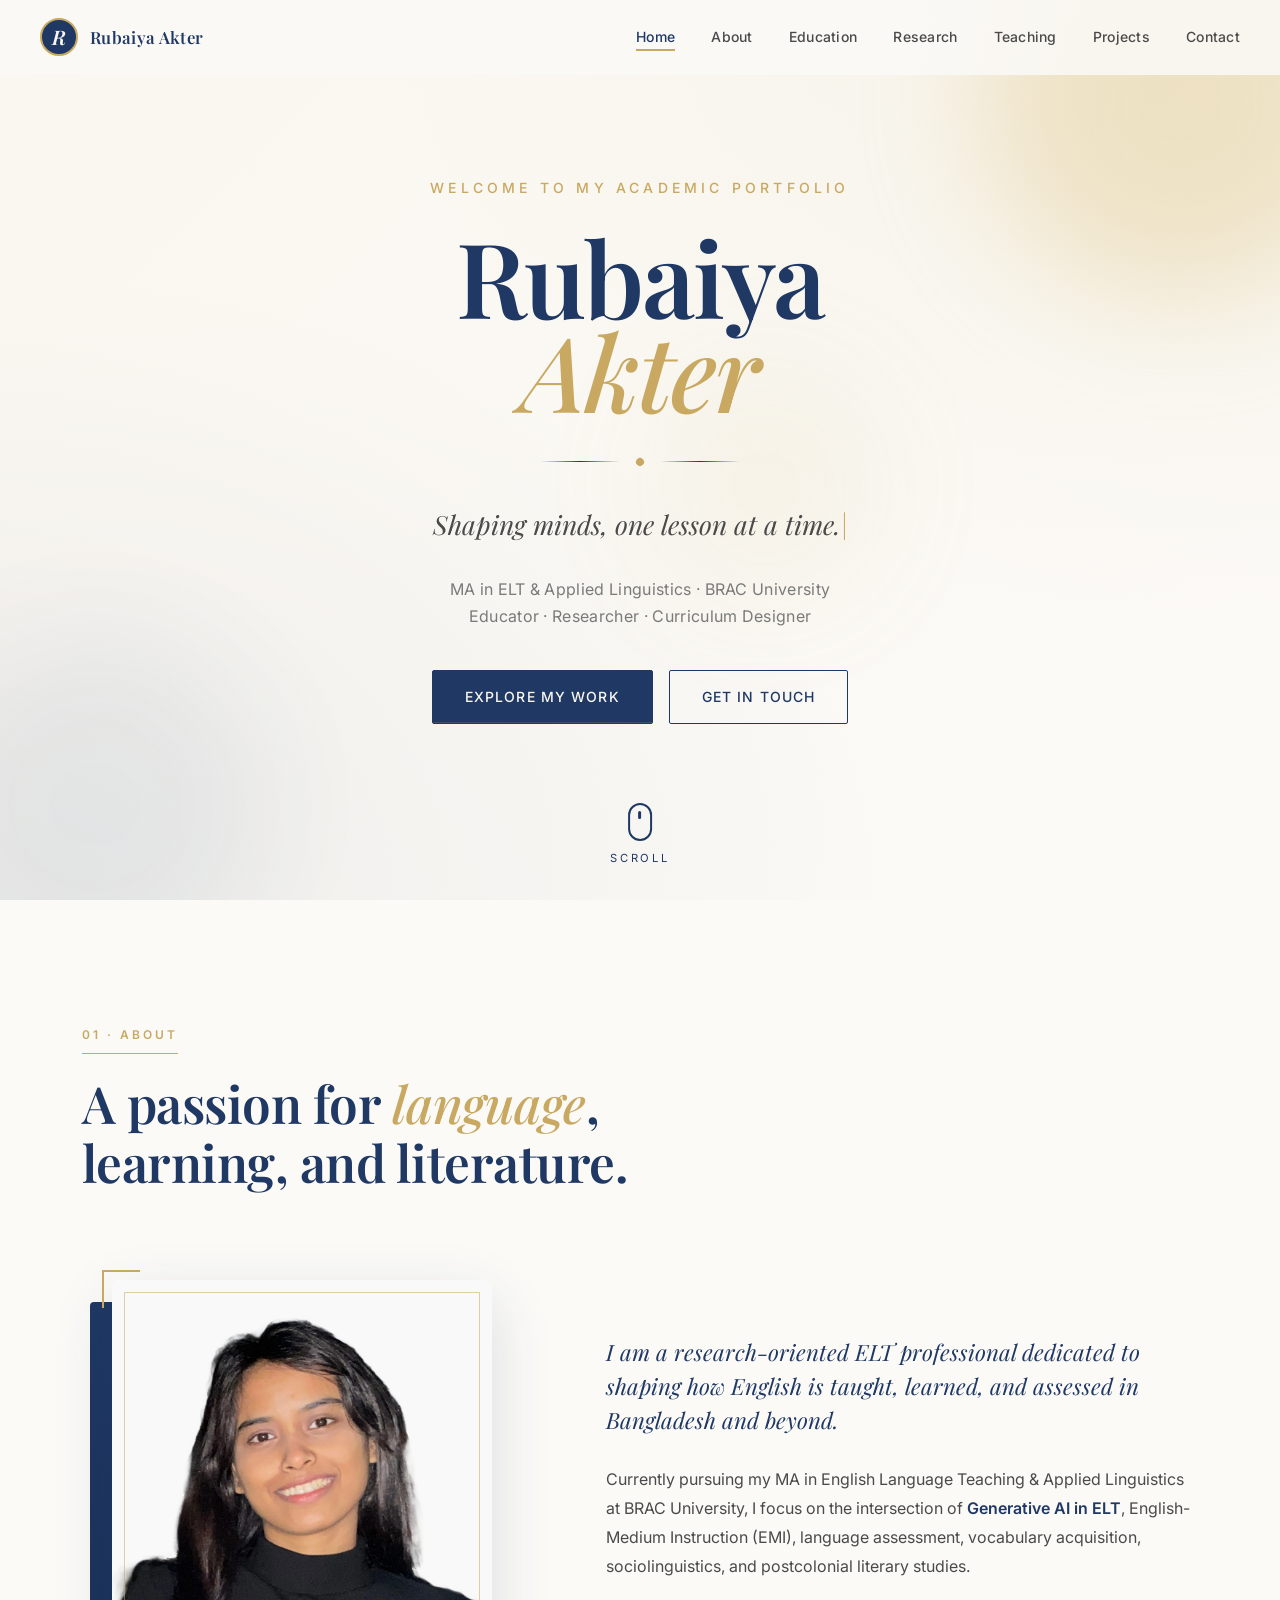
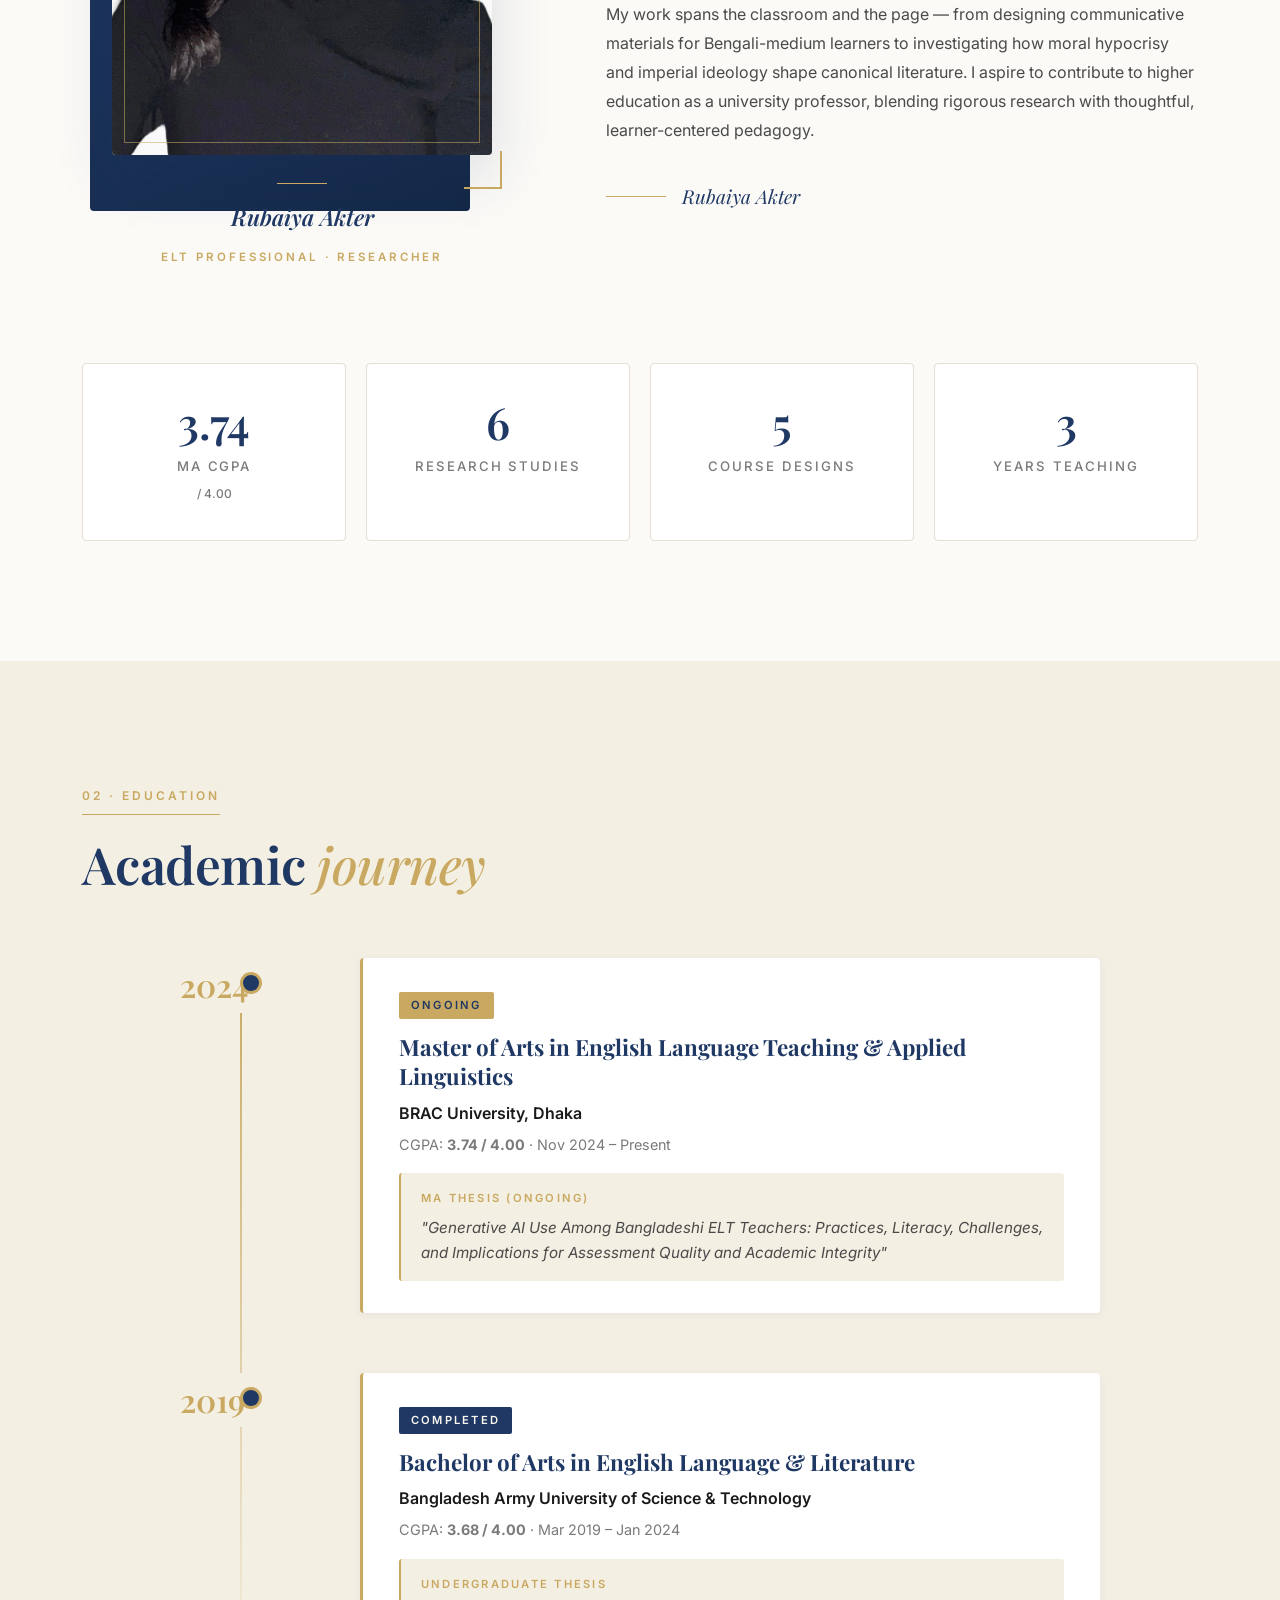
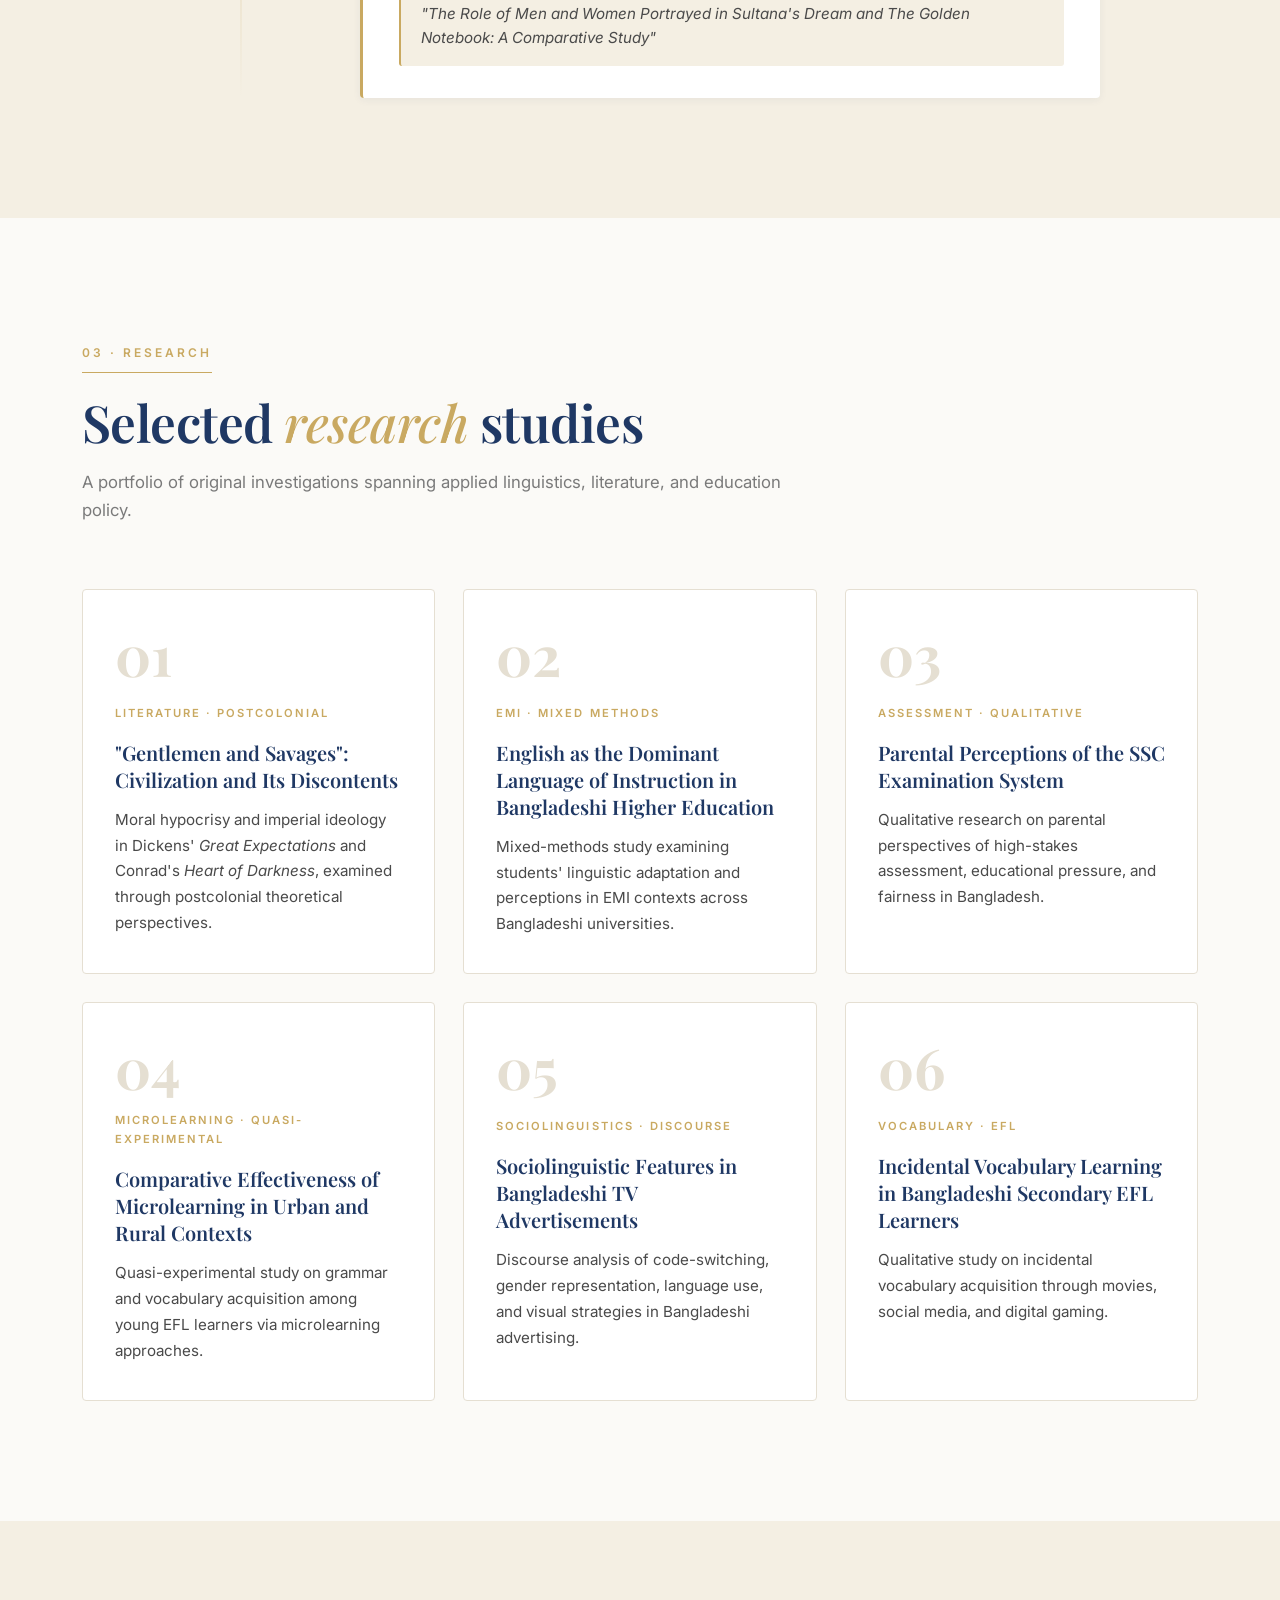
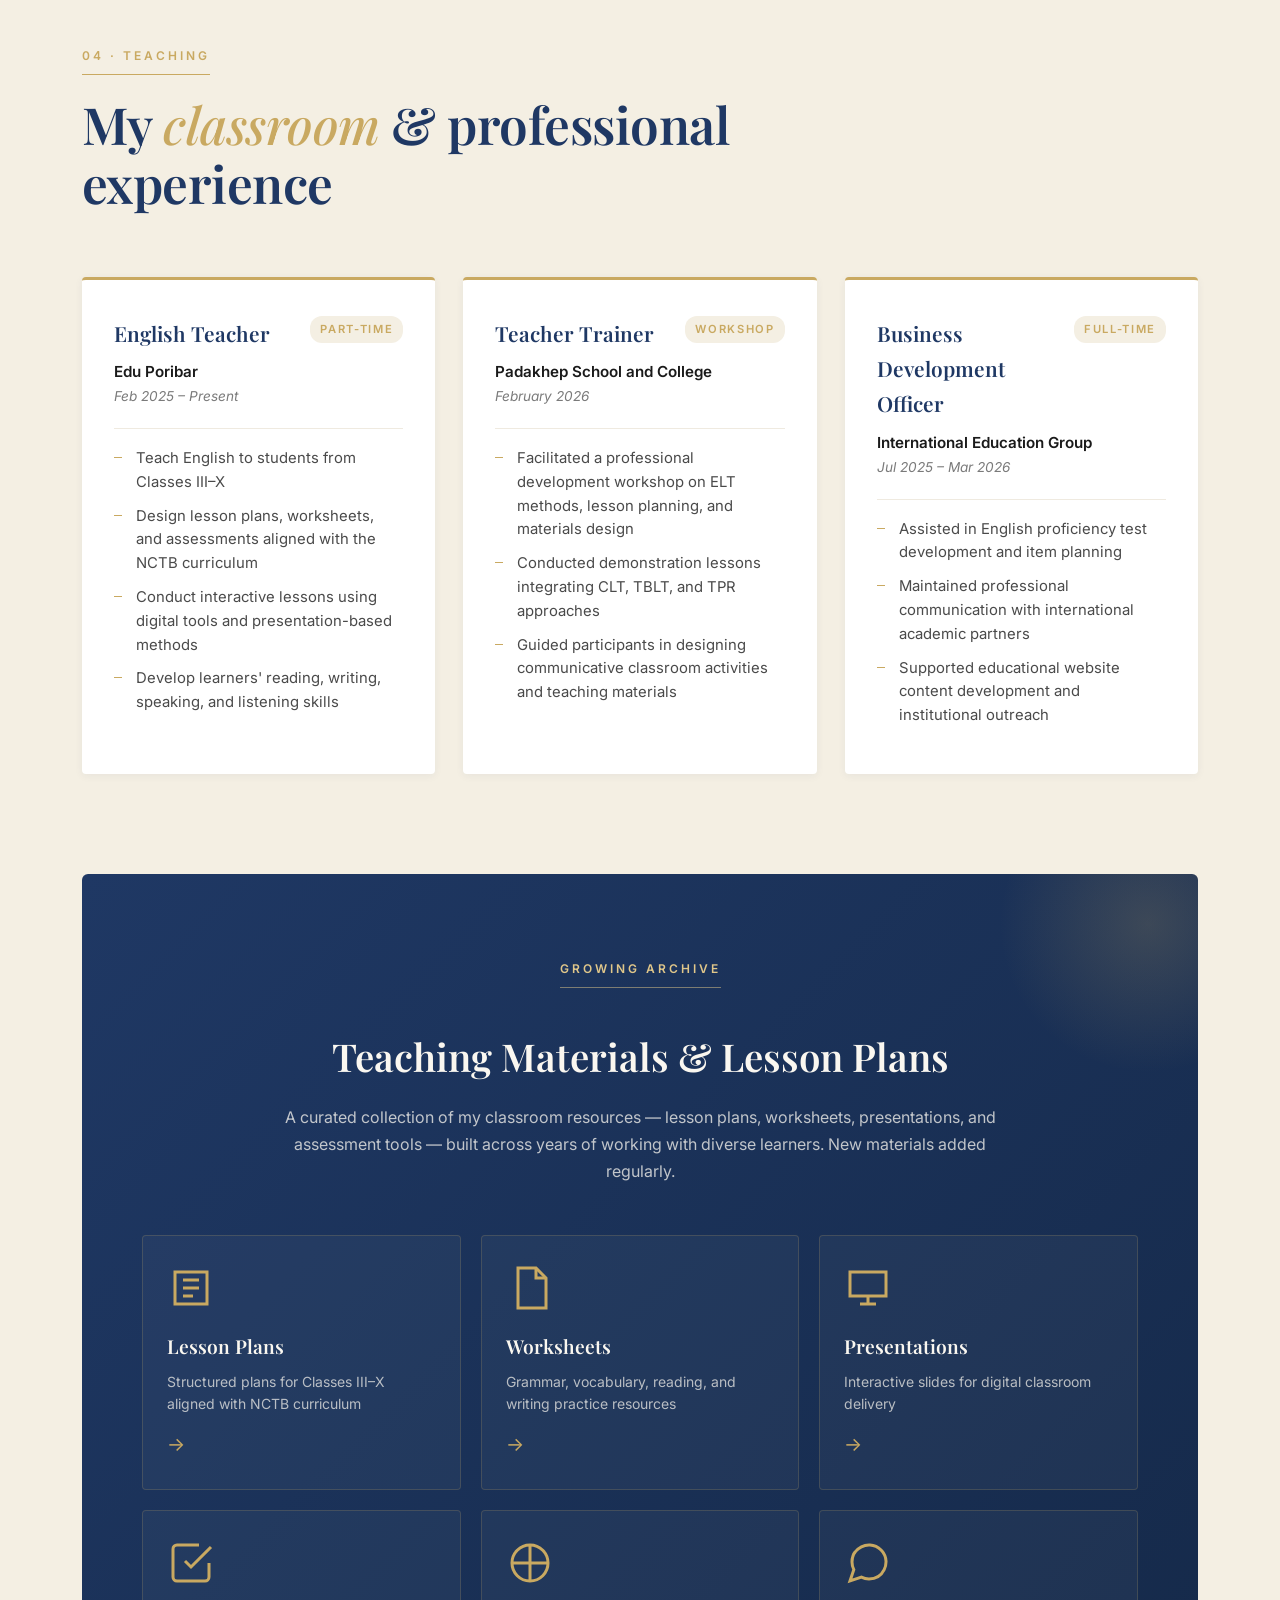
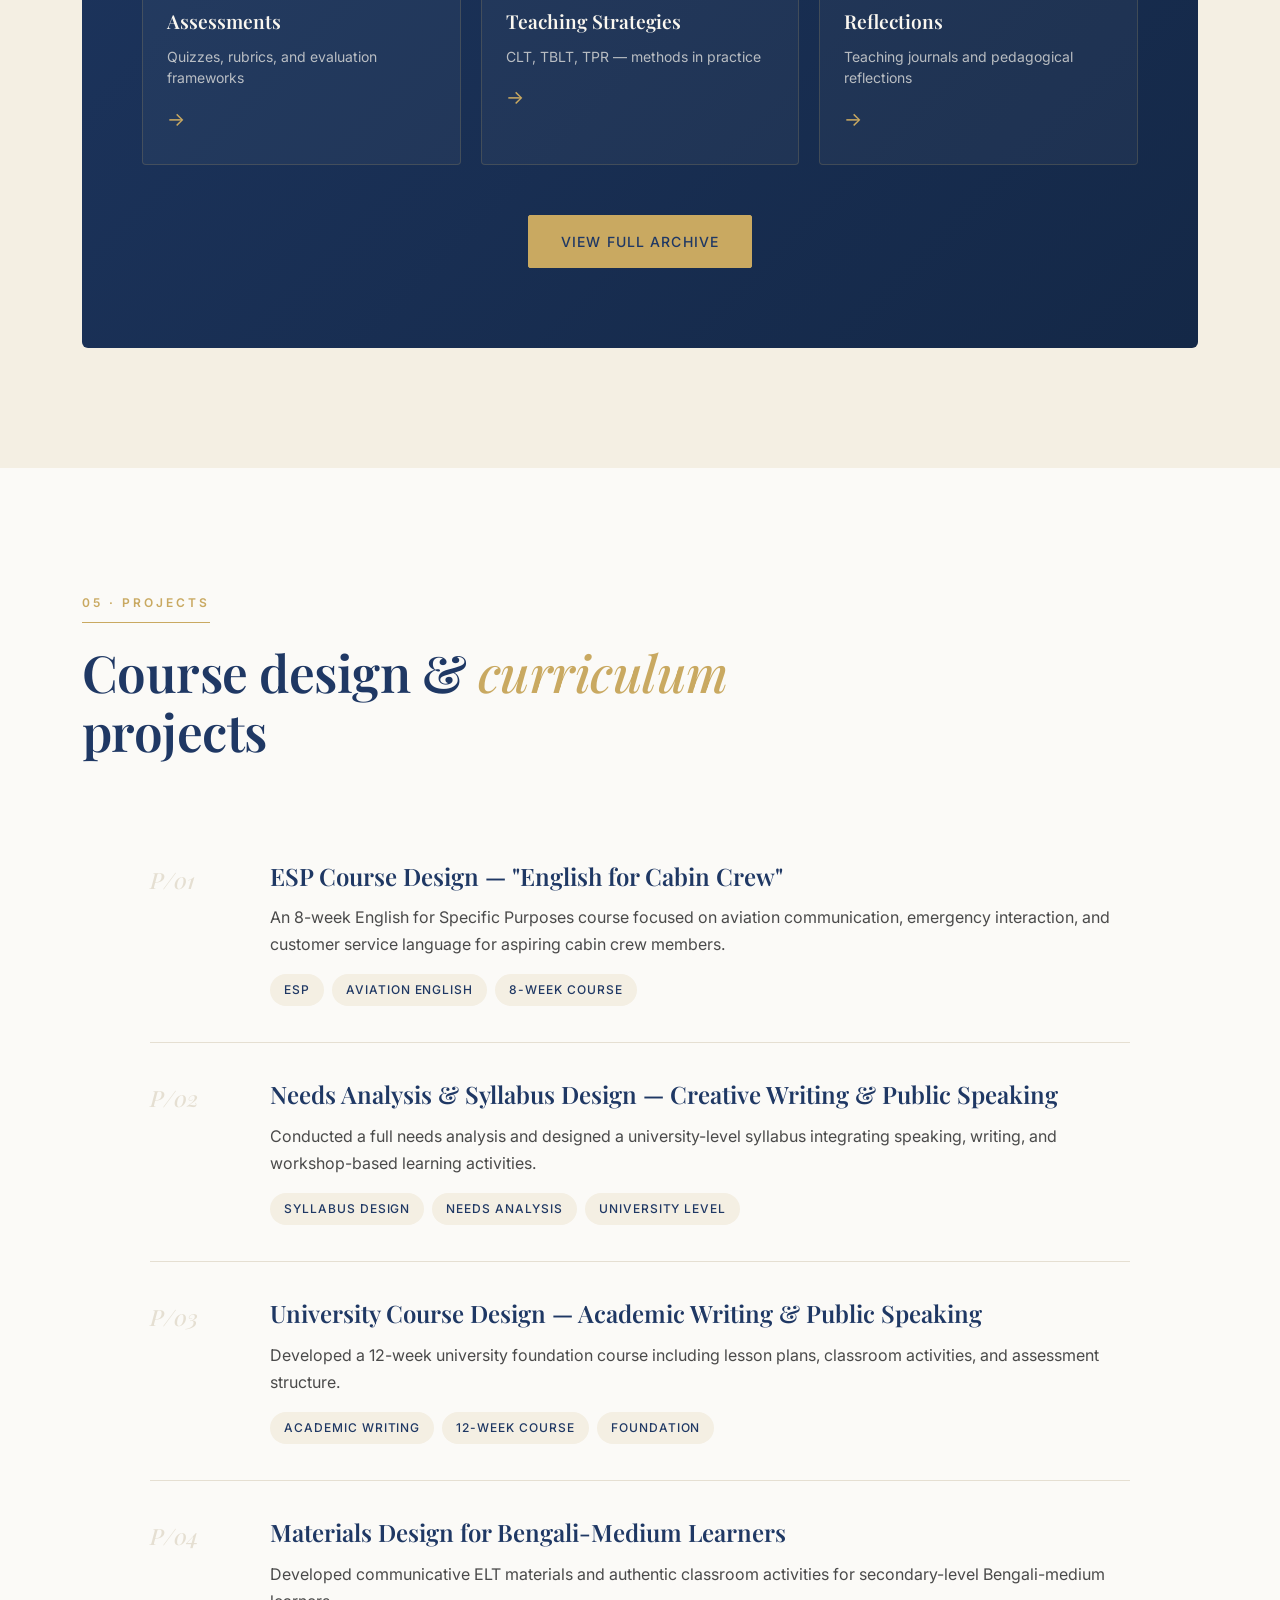
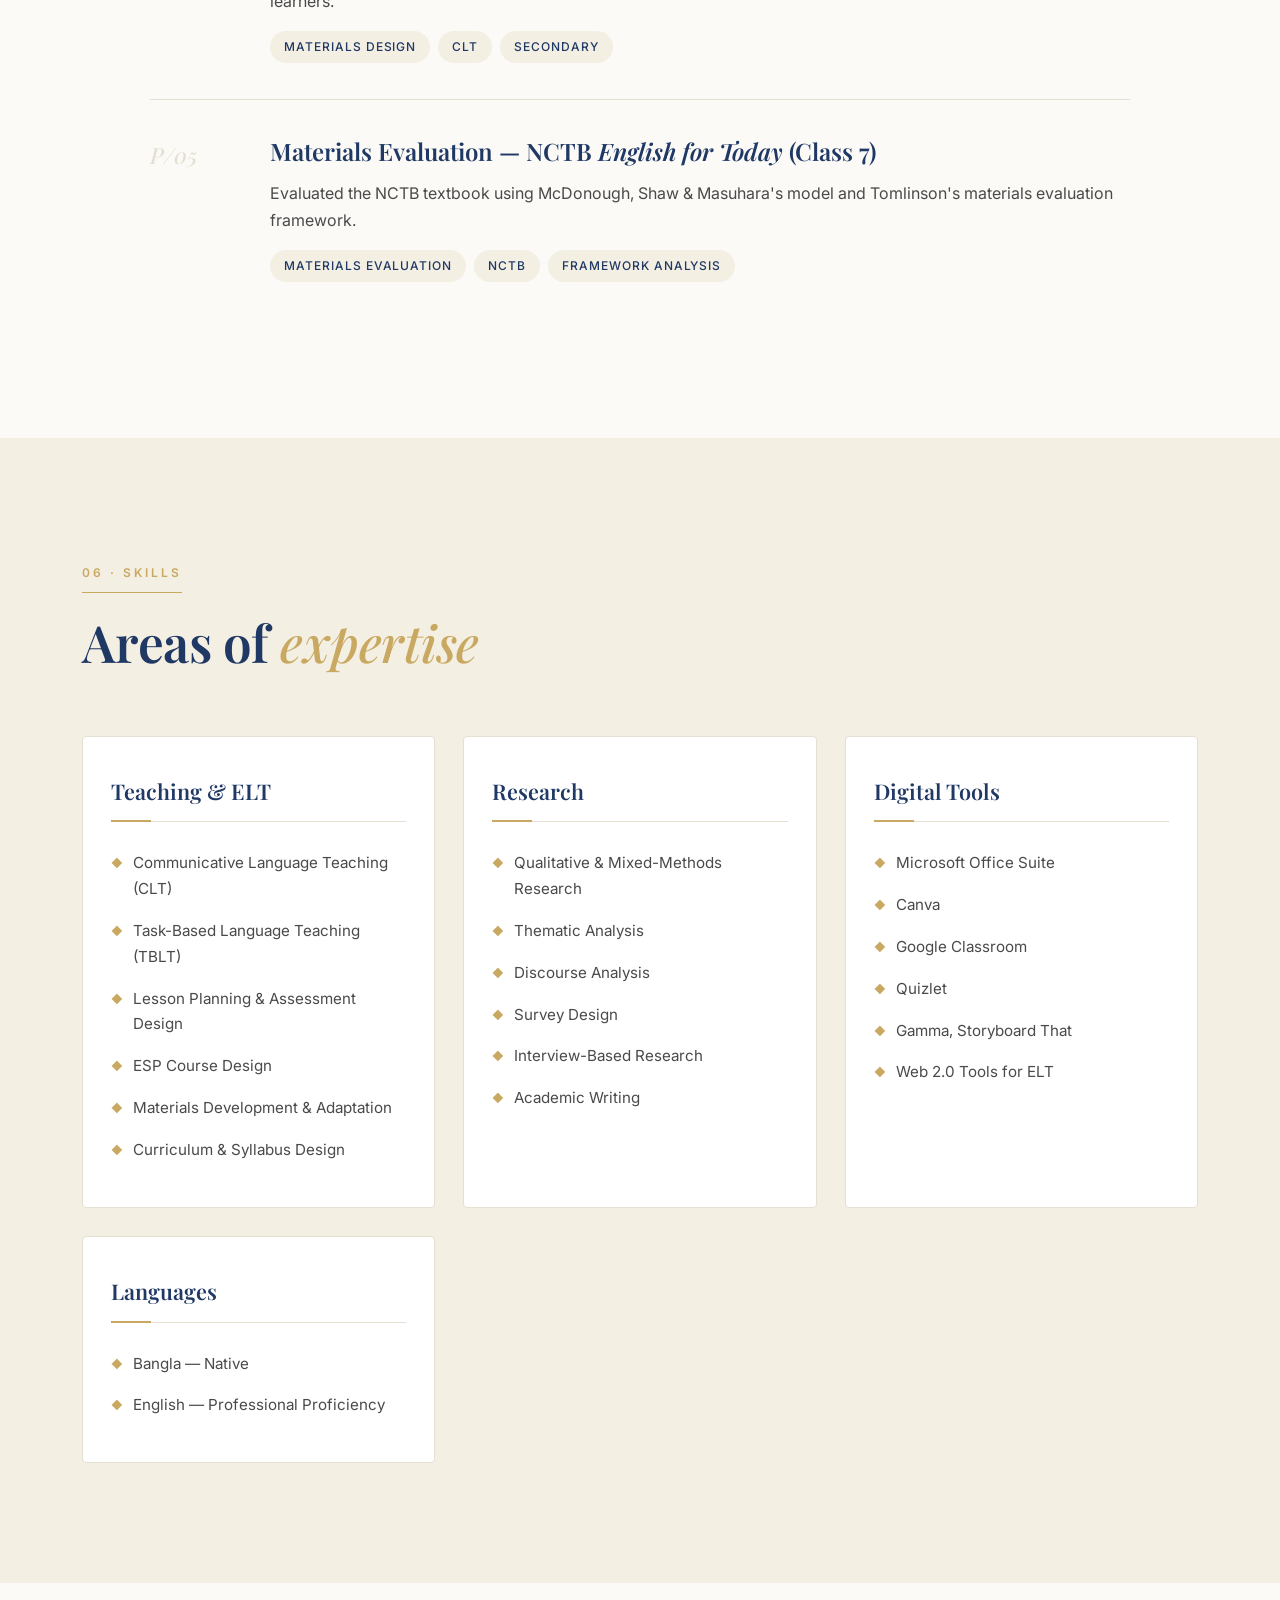
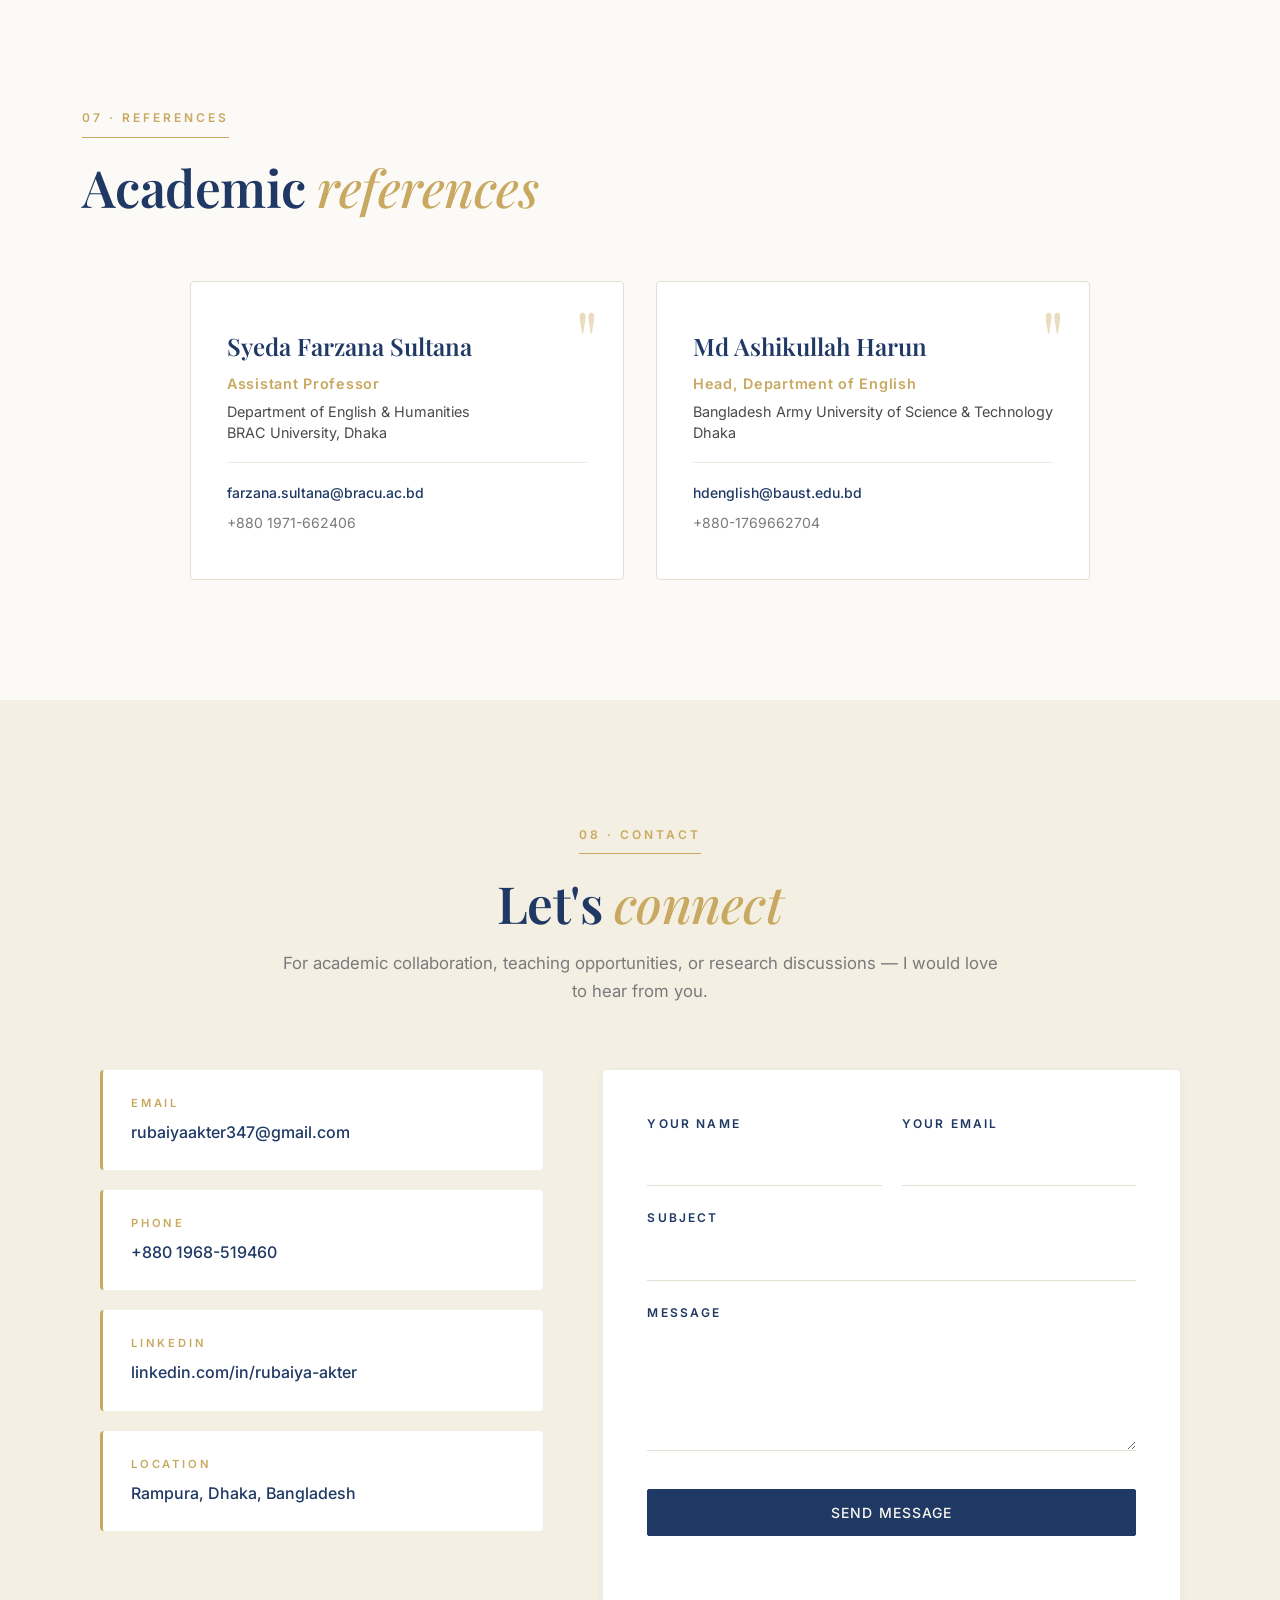
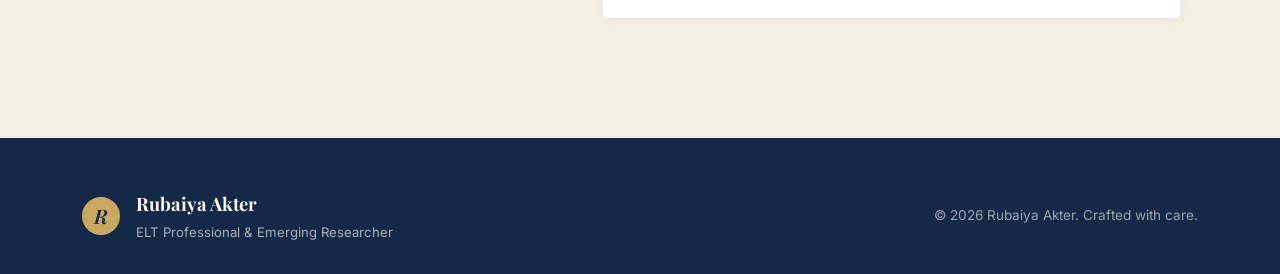
==== index.html @ 1d5a39e1 "Initial portfolio site" ====
<!DOCTYPE html>
<html lang="en">
<head>
  <meta charset="UTF-8" />
  <meta name="viewport" content="width=device-width, initial-scale=1.0" />
  <title>Rubaiya Akter | ELT Professional & Researcher</title>
  <meta name="description" content="Portfolio of Rubaiya Akter — English Language Teaching Professional, Researcher, and Aspiring Academic." />

  <link rel="preconnect" href="https://fonts.googleapis.com" />
  <link rel="preconnect" href="https://fonts.gstatic.com" crossorigin />
  <link href="https://fonts.googleapis.com/css2?family=Cormorant+Garamond:wght@400;500;600;700&family=Inter:wght@300;400;500;600;700&family=Playfair+Display:ital,wght@0,400;0,500;0,600;0,700;0,800;1,400;1,500&display=swap" rel="stylesheet" />
  <link rel="stylesheet" href="styles.css" />
</head>
<body>

  <!-- Scroll Progress Bar -->
  <div class="scroll-progress" id="scrollProgress"></div>

  <!-- Navigation -->
  <nav class="navbar" id="navbar">
    <div class="nav-container">
      <a href="#home" class="nav-logo">
        <span class="logo-mark">R</span>
        <span class="logo-text">Rubaiya Akter</span>
      </a>
      <ul class="nav-menu" id="navMenu">
        <li><a href="#home" class="nav-link active">Home</a></li>
        <li><a href="#about" class="nav-link">About</a></li>
        <li><a href="#education" class="nav-link">Education</a></li>
        <li><a href="#research" class="nav-link">Research</a></li>
        <li><a href="#teaching" class="nav-link">Teaching</a></li>
        <li><a href="#projects" class="nav-link">Projects</a></li>
        <li><a href="#contact" class="nav-link">Contact</a></li>
      </ul>
      <button class="nav-toggle" id="navToggle" aria-label="Menu">
        <span></span>
        <span></span>
        <span></span>
      </button>
    </div>
  </nav>

  <!-- Hero Section -->
  <section class="hero" id="home">
    <div class="hero-bg">
      <div class="floating-shape shape-1"></div>
      <div class="floating-shape shape-2"></div>
      <div class="floating-shape shape-3"></div>
    </div>
    <div class="hero-container">
      <div class="hero-content">
        <p class="hero-greeting fade-up">Welcome to my academic portfolio</p>
        <h1 class="hero-name fade-up delay-1">
          <span class="name-line">Rubaiya</span>
          <span class="name-line italic">Akter</span>
        </h1>
        <div class="hero-divider fade-up delay-2">
          <span class="divider-line"></span>
          <span class="divider-dot"></span>
          <span class="divider-line"></span>
        </div>
        <p class="hero-tagline fade-up delay-3">
          <span id="typedText"></span><span class="cursor">|</span>
        </p>
        <p class="hero-subtitle fade-up delay-4">
          MA in ELT & Applied Linguistics · BRAC University<br/>
          Educator · Researcher · Curriculum Designer
        </p>
        <div class="hero-cta fade-up delay-5">
          <a href="#about" class="btn btn-primary">Explore My Work</a>
          <a href="#contact" class="btn btn-ghost">Get in Touch</a>
        </div>
      </div>
    </div>
    <a href="#about" class="scroll-indicator" aria-label="Scroll down">
      <span class="mouse">
        <span class="wheel"></span>
      </span>
      <span class="scroll-text">Scroll</span>
    </a>
  </section>

  <!-- About Section -->
  <section class="section about" id="about">
    <div class="container">
      <div class="section-header reveal">
        <span class="section-tag">01 · About</span>
        <h2 class="section-title">A passion for <em>language</em>, learning, and literature.</h2>
      </div>

      <div class="about-grid">
        <div class="about-portrait reveal">
          <div class="portrait-wrap">
            <div class="portrait-backdrop"></div>
            <div class="portrait-corner-tl"></div>
            <div class="portrait-corner-br"></div>
            <div class="portrait-frame">
              <img src="rubaiya.jpeg" alt="Rubaiya Akter" class="portrait-img" />
              <div class="portrait-inner-border"></div>
            </div>
            <div class="portrait-caption">
              <span class="caption-line"></span>
              <em>Rubaiya Akter</em>
              <span class="caption-role">ELT Professional · Researcher</span>
            </div>
          </div>
        </div>

        <div class="about-text reveal">
          <p class="lead">
            I am a research-oriented ELT professional dedicated to shaping how English is taught, learned, and assessed in Bangladesh and beyond.
          </p>
          <p>
            Currently pursuing my MA in English Language Teaching & Applied Linguistics at BRAC University, I focus on the intersection of <strong>Generative AI in ELT</strong>, English-Medium Instruction (EMI), language assessment, vocabulary acquisition, sociolinguistics, and postcolonial literary studies.
          </p>
          <p>
            My work spans the classroom and the page — from designing communicative materials for Bengali-medium learners to investigating how moral hypocrisy and imperial ideology shape canonical literature. I aspire to contribute to higher education as a university professor, blending rigorous research with thoughtful, learner-centered pedagogy.
          </p>
          <div class="about-signature">
            <span class="sig-line"></span>
            <em>Rubaiya Akter</em>
          </div>
        </div>
      </div>

      <div class="about-stats reveal">
        <div class="stat-card">
          <span class="stat-number" data-target="3.74" data-decimal="true">0</span>
          <span class="stat-label">MA CGPA <small>/ 4.00</small></span>
        </div>
        <div class="stat-card">
          <span class="stat-number" data-target="6">0</span>
          <span class="stat-label">Research Studies</span>
        </div>
        <div class="stat-card">
          <span class="stat-number" data-target="5">0</span>
          <span class="stat-label">Course Designs</span>
        </div>
        <div class="stat-card">
          <span class="stat-number" data-target="3">0</span>
          <span class="stat-label">Years Teaching</span>
        </div>
      </div>
    </div>
  </section>

  <!-- Education Section -->
  <section class="section education" id="education">
    <div class="container">
      <div class="section-header reveal">
        <span class="section-tag">02 · Education</span>
        <h2 class="section-title">Academic <em>journey</em></h2>
      </div>

      <div class="timeline">
        <div class="timeline-item reveal">
          <div class="timeline-marker">
            <span class="marker-year">2024</span>
          </div>
          <div class="timeline-content">
            <span class="timeline-status">Ongoing</span>
            <h3>Master of Arts in English Language Teaching & Applied Linguistics</h3>
            <p class="timeline-institution">BRAC University, Dhaka</p>
            <p class="timeline-meta">CGPA: <strong>3.74 / 4.00</strong> · Nov 2024 – Present</p>
            <div class="thesis-box">
              <span class="thesis-label">MA Thesis (Ongoing)</span>
              <p><em>"Generative AI Use Among Bangladeshi ELT Teachers: Practices, Literacy, Challenges, and Implications for Assessment Quality and Academic Integrity"</em></p>
            </div>
          </div>
        </div>

        <div class="timeline-item reveal">
          <div class="timeline-marker">
            <span class="marker-year">2019</span>
          </div>
          <div class="timeline-content">
            <span class="timeline-status completed">Completed</span>
            <h3>Bachelor of Arts in English Language & Literature</h3>
            <p class="timeline-institution">Bangladesh Army University of Science & Technology</p>
            <p class="timeline-meta">CGPA: <strong>3.68 / 4.00</strong> · Mar 2019 – Jan 2024</p>
            <div class="thesis-box">
              <span class="thesis-label">Undergraduate Thesis</span>
              <p><em>"The Role of Men and Women Portrayed in Sultana's Dream and The Golden Notebook: A Comparative Study"</em></p>
            </div>
          </div>
        </div>
      </div>
    </div>
  </section>

  <!-- Research Section -->
  <section class="section research" id="research">
    <div class="container">
      <div class="section-header reveal">
        <span class="section-tag">03 · Research</span>
        <h2 class="section-title">Selected <em>research</em> studies</h2>
        <p class="section-subtitle">A portfolio of original investigations spanning applied linguistics, literature, and education policy.</p>
      </div>

      <div class="research-grid">
        <article class="research-card reveal">
          <div class="research-number">01</div>
          <div class="research-tag">Literature · Postcolonial</div>
          <h3>"Gentlemen and Savages": Civilization and Its Discontents</h3>
          <p>Moral hypocrisy and imperial ideology in Dickens' <em>Great Expectations</em> and Conrad's <em>Heart of Darkness</em>, examined through postcolonial theoretical perspectives.</p>
        </article>

        <article class="research-card reveal">
          <div class="research-number">02</div>
          <div class="research-tag">EMI · Mixed Methods</div>
          <h3>English as the Dominant Language of Instruction in Bangladeshi Higher Education</h3>
          <p>Mixed-methods study examining students' linguistic adaptation and perceptions in EMI contexts across Bangladeshi universities.</p>
        </article>

        <article class="research-card reveal">
          <div class="research-number">03</div>
          <div class="research-tag">Assessment · Qualitative</div>
          <h3>Parental Perceptions of the SSC Examination System</h3>
          <p>Qualitative research on parental perspectives of high-stakes assessment, educational pressure, and fairness in Bangladesh.</p>
        </article>

        <article class="research-card reveal">
          <div class="research-number">04</div>
          <div class="research-tag">Microlearning · Quasi-Experimental</div>
          <h3>Comparative Effectiveness of Microlearning in Urban and Rural Contexts</h3>
          <p>Quasi-experimental study on grammar and vocabulary acquisition among young EFL learners via microlearning approaches.</p>
        </article>

        <article class="research-card reveal">
          <div class="research-number">05</div>
          <div class="research-tag">Sociolinguistics · Discourse</div>
          <h3>Sociolinguistic Features in Bangladeshi TV Advertisements</h3>
          <p>Discourse analysis of code-switching, gender representation, language use, and visual strategies in Bangladeshi advertising.</p>
        </article>

        <article class="research-card reveal">
          <div class="research-number">06</div>
          <div class="research-tag">Vocabulary · EFL</div>
          <h3>Incidental Vocabulary Learning in Bangladeshi Secondary EFL Learners</h3>
          <p>Qualitative study on incidental vocabulary acquisition through movies, social media, and digital gaming.</p>
        </article>
      </div>
    </div>
  </section>

  <!-- Teaching Section -->
  <section class="section teaching" id="teaching">
    <div class="container">
      <div class="section-header reveal">
        <span class="section-tag">04 · Teaching</span>
        <h2 class="section-title">My <em>classroom</em> & professional experience</h2>
      </div>

      <div class="teaching-grid">
        <div class="experience-card reveal">
          <div class="exp-header">
            <span class="exp-role">English Teacher</span>
            <span class="exp-type">Part-Time</span>
          </div>
          <p class="exp-org">Edu Poribar</p>
          <p class="exp-date">Feb 2025 – Present</p>
          <ul class="exp-list">
            <li>Teach English to students from Classes III–X</li>
            <li>Design lesson plans, worksheets, and assessments aligned with the NCTB curriculum</li>
            <li>Conduct interactive lessons using digital tools and presentation-based methods</li>
            <li>Develop learners' reading, writing, speaking, and listening skills</li>
          </ul>
        </div>

        <div class="experience-card reveal">
          <div class="exp-header">
            <span class="exp-role">Teacher Trainer</span>
            <span class="exp-type">Workshop</span>
          </div>
          <p class="exp-org">Padakhep School and College</p>
          <p class="exp-date">February 2026</p>
          <ul class="exp-list">
            <li>Facilitated a professional development workshop on ELT methods, lesson planning, and materials design</li>
            <li>Conducted demonstration lessons integrating CLT, TBLT, and TPR approaches</li>
            <li>Guided participants in designing communicative classroom activities and teaching materials</li>
          </ul>
        </div>

        <div class="experience-card reveal">
          <div class="exp-header">
            <span class="exp-role">Business Development Officer</span>
            <span class="exp-type">Full-Time</span>
          </div>
          <p class="exp-org">International Education Group</p>
          <p class="exp-date">Jul 2025 – Mar 2026</p>
          <ul class="exp-list">
            <li>Assisted in English proficiency test development and item planning</li>
            <li>Maintained professional communication with international academic partners</li>
            <li>Supported educational website content development and institutional outreach</li>
          </ul>
        </div>
      </div>

      <!-- Teaching Materials Showcase -->
      <div class="materials-showcase reveal">
        <div class="materials-intro">
          <span class="section-tag light">Growing Archive</span>
          <h3>Teaching Materials & Lesson Plans</h3>
          <p>A curated collection of my classroom resources — lesson plans, worksheets, presentations, and assessment tools — built across years of working with diverse learners. New materials added regularly.</p>
        </div>
        <div class="materials-grid">
          <a href="teaching-materials.html#lesson-plans" class="material-tile">
            <div class="tile-icon">
              <svg viewBox="0 0 24 24" fill="none" stroke="currentColor" stroke-width="1.5"><path d="M4 4h16v16H4z"/><path d="M8 8h8M8 12h8M8 16h5"/></svg>
            </div>
            <h4>Lesson Plans</h4>
            <p>Structured plans for Classes III–X aligned with NCTB curriculum</p>
            <span class="tile-arrow">→</span>
          </a>
          <a href="teaching-materials.html#worksheets" class="material-tile">
            <div class="tile-icon">
              <svg viewBox="0 0 24 24" fill="none" stroke="currentColor" stroke-width="1.5"><path d="M6 2h9l5 5v15H6z"/><path d="M15 2v5h5"/></svg>
            </div>
            <h4>Worksheets</h4>
            <p>Grammar, vocabulary, reading, and writing practice resources</p>
            <span class="tile-arrow">→</span>
          </a>
          <a href="teaching-materials.html#presentations" class="material-tile">
            <div class="tile-icon">
              <svg viewBox="0 0 24 24" fill="none" stroke="currentColor" stroke-width="1.5"><path d="M3 4h18v12H3z"/><path d="M8 20h8M12 16v4"/></svg>
            </div>
            <h4>Presentations</h4>
            <p>Interactive slides for digital classroom delivery</p>
            <span class="tile-arrow">→</span>
          </a>
          <a href="teaching-materials.html#assessments" class="material-tile">
            <div class="tile-icon">
              <svg viewBox="0 0 24 24" fill="none" stroke="currentColor" stroke-width="1.5"><path d="M9 11l3 3L22 4"/><path d="M21 12v7a2 2 0 0 1-2 2H5a2 2 0 0 1-2-2V5a2 2 0 0 1 2-2h11"/></svg>
            </div>
            <h4>Assessments</h4>
            <p>Quizzes, rubrics, and evaluation frameworks</p>
            <span class="tile-arrow">→</span>
          </a>
          <a href="teaching-materials.html#strategies" class="material-tile">
            <div class="tile-icon">
              <svg viewBox="0 0 24 24" fill="none" stroke="currentColor" stroke-width="1.5"><circle cx="12" cy="12" r="9"/><path d="M12 3v18M3 12h18"/></svg>
            </div>
            <h4>Teaching Strategies</h4>
            <p>CLT, TBLT, TPR — methods in practice</p>
            <span class="tile-arrow">→</span>
          </a>
          <a href="teaching-materials.html#reflections" class="material-tile">
            <div class="tile-icon">
              <svg viewBox="0 0 24 24" fill="none" stroke="currentColor" stroke-width="1.5"><path d="M21 11.5a8.38 8.38 0 0 1-.9 3.8 8.5 8.5 0 0 1-7.6 4.7 8.38 8.38 0 0 1-3.8-.9L3 21l1.9-5.7a8.38 8.38 0 0 1-.9-3.8 8.5 8.5 0 0 1 4.7-7.6 8.38 8.38 0 0 1 3.8-.9h.5a8.48 8.48 0 0 1 8 8v.5z"/></svg>
            </div>
            <h4>Reflections</h4>
            <p>Teaching journals and pedagogical reflections</p>
            <span class="tile-arrow">→</span>
          </a>
        </div>
        <div class="materials-cta">
          <a href="teaching-materials.html" class="btn btn-primary">View Full Archive</a>
        </div>
      </div>
    </div>
  </section>

  <!-- Projects Section -->
  <section class="section projects" id="projects">
    <div class="container">
      <div class="section-header reveal">
        <span class="section-tag">05 · Projects</span>
        <h2 class="section-title">Course design & <em>curriculum</em> projects</h2>
      </div>

      <div class="projects-list">
        <div class="project-row reveal">
          <span class="project-num">P/01</span>
          <div class="project-info">
            <h3>ESP Course Design — "English for Cabin Crew"</h3>
            <p>An 8-week English for Specific Purposes course focused on aviation communication, emergency interaction, and customer service language for aspiring cabin crew members.</p>
            <div class="project-tags">
              <span>ESP</span><span>Aviation English</span><span>8-Week Course</span>
            </div>
          </div>
        </div>

        <div class="project-row reveal">
          <span class="project-num">P/02</span>
          <div class="project-info">
            <h3>Needs Analysis & Syllabus Design — Creative Writing & Public Speaking</h3>
            <p>Conducted a full needs analysis and designed a university-level syllabus integrating speaking, writing, and workshop-based learning activities.</p>
            <div class="project-tags">
              <span>Syllabus Design</span><span>Needs Analysis</span><span>University Level</span>
            </div>
          </div>
        </div>

        <div class="project-row reveal">
          <span class="project-num">P/03</span>
          <div class="project-info">
            <h3>University Course Design — Academic Writing & Public Speaking</h3>
            <p>Developed a 12-week university foundation course including lesson plans, classroom activities, and assessment structure.</p>
            <div class="project-tags">
              <span>Academic Writing</span><span>12-Week Course</span><span>Foundation</span>
            </div>
          </div>
        </div>

        <div class="project-row reveal">
          <span class="project-num">P/04</span>
          <div class="project-info">
            <h3>Materials Design for Bengali-Medium Learners</h3>
            <p>Developed communicative ELT materials and authentic classroom activities for secondary-level Bengali-medium learners.</p>
            <div class="project-tags">
              <span>Materials Design</span><span>CLT</span><span>Secondary</span>
            </div>
          </div>
        </div>

        <div class="project-row reveal">
          <span class="project-num">P/05</span>
          <div class="project-info">
            <h3>Materials Evaluation — NCTB <em>English for Today</em> (Class 7)</h3>
            <p>Evaluated the NCTB textbook using McDonough, Shaw & Masuhara's model and Tomlinson's materials evaluation framework.</p>
            <div class="project-tags">
              <span>Materials Evaluation</span><span>NCTB</span><span>Framework Analysis</span>
            </div>
          </div>
        </div>
      </div>
    </div>
  </section>

  <!-- Skills Section -->
  <section class="section skills" id="skills">
    <div class="container">
      <div class="section-header reveal">
        <span class="section-tag">06 · Skills</span>
        <h2 class="section-title">Areas of <em>expertise</em></h2>
      </div>

      <div class="skills-grid">
        <div class="skill-category reveal">
          <h3>Teaching & ELT</h3>
          <ul>
            <li>Communicative Language Teaching (CLT)</li>
            <li>Task-Based Language Teaching (TBLT)</li>
            <li>Lesson Planning & Assessment Design</li>
            <li>ESP Course Design</li>
            <li>Materials Development & Adaptation</li>
            <li>Curriculum & Syllabus Design</li>
          </ul>
        </div>

        <div class="skill-category reveal">
          <h3>Research</h3>
          <ul>
            <li>Qualitative & Mixed-Methods Research</li>
            <li>Thematic Analysis</li>
            <li>Discourse Analysis</li>
            <li>Survey Design</li>
            <li>Interview-Based Research</li>
            <li>Academic Writing</li>
          </ul>
        </div>

        <div class="skill-category reveal">
          <h3>Digital Tools</h3>
          <ul>
            <li>Microsoft Office Suite</li>
            <li>Canva</li>
            <li>Google Classroom</li>
            <li>Quizlet</li>
            <li>Gamma, Storyboard That</li>
            <li>Web 2.0 Tools for ELT</li>
          </ul>
        </div>

        <div class="skill-category reveal">
          <h3>Languages</h3>
          <ul>
            <li>Bangla — Native</li>
            <li>English — Professional Proficiency</li>
          </ul>
        </div>
      </div>
    </div>
  </section>

  <!-- References Section -->
  <section class="section references" id="references">
    <div class="container">
      <div class="section-header reveal">
        <span class="section-tag">07 · References</span>
        <h2 class="section-title">Academic <em>references</em></h2>
      </div>

      <div class="references-grid">
        <div class="reference-card reveal">
          <div class="ref-quote">"</div>
          <h3>Syeda Farzana Sultana</h3>
          <p class="ref-role">Assistant Professor</p>
          <p class="ref-dept">Department of English & Humanities</p>
          <p class="ref-inst">BRAC University, Dhaka</p>
          <div class="ref-contact">
            <a href="mailto:farzana.sultana@bracu.ac.bd">farzana.sultana@bracu.ac.bd</a>
            <span>+880 1971-662406</span>
          </div>
        </div>

        <div class="reference-card reveal">
          <div class="ref-quote">"</div>
          <h3>Md Ashikullah Harun</h3>
          <p class="ref-role">Head, Department of English</p>
          <p class="ref-dept">Bangladesh Army University of Science & Technology</p>
          <p class="ref-inst">Dhaka</p>
          <div class="ref-contact">
            <a href="mailto:hdenglish@baust.edu.bd">hdenglish@baust.edu.bd</a>
            <span>+880-1769662704</span>
          </div>
        </div>
      </div>
    </div>
  </section>

  <!-- Contact Section -->
  <section class="section contact" id="contact">
    <div class="container">
      <div class="section-header reveal center">
        <span class="section-tag">08 · Contact</span>
        <h2 class="section-title">Let's <em>connect</em></h2>
        <p class="section-subtitle">For academic collaboration, teaching opportunities, or research discussions — I would love to hear from you.</p>
      </div>

      <div class="contact-wrap">
        <div class="contact-info reveal">
          <a href="mailto:rubaiyaakter347@gmail.com" class="contact-item">
            <span class="contact-label">Email</span>
            <span class="contact-value">rubaiyaakter347@gmail.com</span>
          </a>
          <a href="tel:+8801968519460" class="contact-item">
            <span class="contact-label">Phone</span>
            <span class="contact-value">+880 1968-519460</span>
          </a>
          <a href="https://www.linkedin.com/in/rubaiya-akter" target="_blank" rel="noopener" class="contact-item">
            <span class="contact-label">LinkedIn</span>
            <span class="contact-value">linkedin.com/in/rubaiya-akter</span>
          </a>
          <div class="contact-item static">
            <span class="contact-label">Location</span>
            <span class="contact-value">Rampura, Dhaka, Bangladesh</span>
          </div>
        </div>

        <form class="contact-form reveal" id="contactForm">
          <div class="form-row">
            <div class="form-group">
              <label for="name">Your Name</label>
              <input type="text" id="name" name="name" required />
            </div>
            <div class="form-group">
              <label for="email">Your Email</label>
              <input type="email" id="email" name="email" required />
            </div>
          </div>
          <div class="form-group">
            <label for="subject">Subject</label>
            <input type="text" id="subject" name="subject" required />
          </div>
          <div class="form-group">
            <label for="message">Message</label>
            <textarea id="message" name="message" rows="5" required></textarea>
          </div>
          <button type="submit" class="btn btn-primary">Send Message</button>
          <p class="form-note" id="formNote"></p>
        </form>
      </div>
    </div>
  </section>

  <!-- Footer -->
  <footer class="footer">
    <div class="container footer-container">
      <div class="footer-brand">
        <span class="logo-mark">R</span>
        <div>
          <strong>Rubaiya Akter</strong>
          <p>ELT Professional & Emerging Researcher</p>
        </div>
      </div>
      <p class="footer-copy">© <span id="year"></span> Rubaiya Akter. Crafted with care.</p>
    </div>
  </footer>

  <button class="back-to-top" id="backToTop" aria-label="Back to top">↑</button>

  <script src="script.js"></script>
</body>
</html>
---- styles.css ----
/* =========================================================
   Rubaiya Akter — Academic Portfolio
   Elegant, professional design with subtle animation
   ========================================================= */

:root {
  --navy: #1F3864;
  --navy-deep: #142847;
  --navy-light: #2E4F8A;
  --gold: #C9A961;
  --gold-light: #E0C78A;
  --cream: #FAF7F0;
  --cream-warm: #F4EFE3;
  --paper: #FBFAF7;
  --ink: #1A1A1A;
  --ink-soft: #4A4A4A;
  --ink-muted: #7A7A7A;
  --line: #E5DFD2;
  --line-soft: #EFEAE0;
  --white: #FFFFFF;

  --font-display: 'Playfair Display', 'Cormorant Garamond', Georgia, serif;
  --font-serif: 'Cormorant Garamond', Georgia, serif;
  --font-sans: 'Inter', -apple-system, BlinkMacSystemFont, sans-serif;

  --shadow-sm: 0 2px 8px rgba(31, 56, 100, 0.06);
  --shadow-md: 0 8px 24px rgba(31, 56, 100, 0.10);
  --shadow-lg: 0 20px 60px rgba(31, 56, 100, 0.15);

  --ease: cubic-bezier(0.22, 1, 0.36, 1);
  --ease-soft: cubic-bezier(0.4, 0, 0.2, 1);
}

* { margin: 0; padding: 0; box-sizing: border-box; }
*::selection { background: var(--gold); color: var(--navy); }

html { scroll-behavior: smooth; }

body {
  font-family: var(--font-sans);
  font-size: 16px;
  line-height: 1.7;
  color: var(--ink-soft);
  background: var(--paper);
  -webkit-font-smoothing: antialiased;
  -moz-osx-font-smoothing: grayscale;
  overflow-x: hidden;
}

img { max-width: 100%; display: block; }
a { color: inherit; text-decoration: none; transition: color 0.3s var(--ease); }
ul { list-style: none; }

/* =========================================================
   Layout & Utilities
   ========================================================= */
.container {
  max-width: 1180px;
  margin: 0 auto;
  padding: 0 32px;
}

.section {
  padding: 120px 0;
  position: relative;
}

.section-header {
  margin-bottom: 64px;
  max-width: 720px;
}
.section-header.center {
  margin-left: auto;
  margin-right: auto;
  text-align: center;
}

.section-tag {
  display: inline-block;
  font-family: var(--font-sans);
  font-size: 0.75rem;
  letter-spacing: 0.25em;
  text-transform: uppercase;
  color: var(--gold);
  font-weight: 600;
  margin-bottom: 20px;
  padding-bottom: 8px;
  border-bottom: 1px solid var(--gold);
}
.section-tag.light { color: var(--gold-light); border-color: rgba(224, 199, 138, 0.5); }

.section-title {
  font-family: var(--font-display);
  font-size: clamp(2rem, 4vw, 3.25rem);
  line-height: 1.15;
  color: var(--navy);
  font-weight: 600;
  letter-spacing: -0.01em;
}
.section-title em {
  font-style: italic;
  color: var(--gold);
  font-weight: 500;
}

.section-subtitle {
  margin-top: 16px;
  font-size: 1.05rem;
  color: var(--ink-muted);
  line-height: 1.7;
}

/* =========================================================
   Scroll progress + Navigation
   ========================================================= */
.scroll-progress {
  position: fixed;
  top: 0; left: 0;
  height: 3px;
  width: 0%;
  background: linear-gradient(90deg, var(--gold), var(--navy));
  z-index: 1000;
  transition: width 0.1s linear;
}

.navbar {
  position: fixed;
  top: 0; left: 0;
  width: 100%;
  z-index: 100;
  background: rgba(251, 250, 247, 0.85);
  backdrop-filter: blur(20px);
  -webkit-backdrop-filter: blur(20px);
  border-bottom: 1px solid transparent;
  transition: all 0.4s var(--ease);
  padding: 18px 0;
}
.navbar.scrolled {
  padding: 12px 0;
  border-bottom: 1px solid var(--line-soft);
  box-shadow: var(--shadow-sm);
}

.nav-container {
  max-width: 1280px;
  margin: 0 auto;
  padding: 0 40px;
  display: flex;
  justify-content: space-between;
  align-items: center;
}

.nav-logo {
  display: flex;
  align-items: center;
  gap: 12px;
  font-family: var(--font-display);
}
.logo-mark {
  width: 38px;
  height: 38px;
  background: var(--navy);
  color: var(--cream);
  display: grid;
  place-items: center;
  font-family: var(--font-display);
  font-size: 1.25rem;
  font-weight: 600;
  font-style: italic;
  border-radius: 50%;
  border: 2px solid var(--gold);
  transition: transform 0.4s var(--ease);
}
.nav-logo:hover .logo-mark { transform: rotate(360deg); }
.logo-text {
  font-size: 1.05rem;
  color: var(--navy);
  font-weight: 600;
  letter-spacing: 0.02em;
}

.nav-menu {
  display: flex;
  gap: 36px;
}
.nav-link {
  font-size: 0.875rem;
  font-weight: 500;
  color: var(--ink-soft);
  position: relative;
  letter-spacing: 0.02em;
  padding: 6px 0;
}
.nav-link::after {
  content: '';
  position: absolute;
  bottom: 0; left: 0;
  width: 0;
  height: 2px;
  background: var(--gold);
  transition: width 0.4s var(--ease);
}
.nav-link:hover, .nav-link.active {
  color: var(--navy);
}
.nav-link:hover::after, .nav-link.active::after {
  width: 100%;
}

.nav-toggle {
  display: none;
  background: none;
  border: none;
  cursor: pointer;
  flex-direction: column;
  gap: 6px;
  padding: 8px;
}
.nav-toggle span {
  width: 26px;
  height: 2px;
  background: var(--navy);
  transition: all 0.3s var(--ease);
}
.nav-toggle.active span:nth-child(1) { transform: translateY(8px) rotate(45deg); }
.nav-toggle.active span:nth-child(2) { opacity: 0; }
.nav-toggle.active span:nth-child(3) { transform: translateY(-8px) rotate(-45deg); }

/* =========================================================
   Hero
   ========================================================= */
.hero {
  min-height: 100vh;
  display: flex;
  align-items: center;
  justify-content: center;
  position: relative;
  background:
    radial-gradient(ellipse at top right, rgba(201, 169, 97, 0.08), transparent 50%),
    radial-gradient(ellipse at bottom left, rgba(31, 56, 100, 0.06), transparent 50%),
    linear-gradient(135deg, var(--cream) 0%, var(--paper) 100%);
  overflow: hidden;
}

.hero-bg { position: absolute; inset: 0; pointer-events: none; }
.floating-shape {
  position: absolute;
  border-radius: 50%;
  filter: blur(60px);
  opacity: 0.4;
  animation: float 20s var(--ease) infinite;
}
.shape-1 {
  width: 400px; height: 400px;
  background: var(--gold-light);
  top: -100px; right: -100px;
  animation-delay: 0s;
}
.shape-2 {
  width: 350px; height: 350px;
  background: rgba(31, 56, 100, 0.15);
  bottom: -80px; left: -80px;
  animation-delay: -7s;
}
.shape-3 {
  width: 250px; height: 250px;
  background: rgba(201, 169, 97, 0.2);
  top: 40%; left: 50%;
  animation-delay: -14s;
}
@keyframes float {
  0%, 100% { transform: translate(0,0) scale(1); }
  33% { transform: translate(40px, -30px) scale(1.05); }
  66% { transform: translate(-30px, 40px) scale(0.95); }
}

.hero-container {
  text-align: center;
  position: relative;
  z-index: 2;
  padding: 0 32px;
  max-width: 900px;
}

.hero-greeting {
  font-family: var(--font-sans);
  font-size: 0.875rem;
  letter-spacing: 0.3em;
  text-transform: uppercase;
  color: var(--gold);
  margin-bottom: 24px;
  font-weight: 500;
}

.hero-name {
  font-family: var(--font-display);
  font-size: clamp(3.5rem, 9vw, 6.5rem);
  line-height: 1;
  color: var(--navy);
  font-weight: 600;
  letter-spacing: -0.02em;
}
.name-line { display: block; }
.name-line.italic {
  font-style: italic;
  font-weight: 500;
  color: var(--gold);
  margin-top: -10px;
}

.hero-divider {
  display: flex;
  align-items: center;
  justify-content: center;
  gap: 16px;
  margin: 36px auto;
  max-width: 200px;
}
.divider-line {
  flex: 1;
  height: 1px;
  background: linear-gradient(90deg, transparent, var(--navy), transparent);
}
.divider-dot {
  width: 8px;
  height: 8px;
  background: var(--gold);
  border-radius: 50%;
  transform: rotate(45deg);
}

.hero-tagline {
  font-family: var(--font-display);
  font-style: italic;
  font-size: clamp(1.25rem, 2.2vw, 1.65rem);
  color: var(--ink-soft);
  min-height: 2.2em;
  margin-bottom: 16px;
}
.cursor {
  display: inline-block;
  color: var(--gold);
  font-weight: 300;
  animation: blink 1s infinite;
}
@keyframes blink {
  0%, 49% { opacity: 1; }
  50%, 100% { opacity: 0; }
}

.hero-subtitle {
  font-size: 1rem;
  color: var(--ink-muted);
  margin-bottom: 40px;
  line-height: 1.7;
  letter-spacing: 0.02em;
}

.hero-cta {
  display: flex;
  gap: 16px;
  justify-content: center;
  flex-wrap: wrap;
}

.btn {
  display: inline-flex;
  align-items: center;
  justify-content: center;
  padding: 14px 32px;
  font-family: var(--font-sans);
  font-size: 0.875rem;
  font-weight: 500;
  letter-spacing: 0.08em;
  text-transform: uppercase;
  border-radius: 2px;
  cursor: pointer;
  border: none;
  transition: all 0.4s var(--ease);
  position: relative;
  overflow: hidden;
}
.btn-primary {
  background: var(--navy);
  color: var(--cream);
  border: 1px solid var(--navy);
}
.btn-primary::before {
  content: '';
  position: absolute;
  inset: 0;
  background: var(--gold);
  transform: translateY(100%);
  transition: transform 0.4s var(--ease);
  z-index: 0;
}
.btn-primary:hover::before { transform: translateY(0); }
.btn-primary span, .btn-primary { position: relative; }
.btn-primary:hover { color: var(--navy); border-color: var(--gold); }

.btn-ghost {
  background: transparent;
  color: var(--navy);
  border: 1px solid var(--navy);
}
.btn-ghost:hover {
  background: var(--navy);
  color: var(--cream);
}

.scroll-indicator {
  position: absolute;
  bottom: 32px;
  left: 50%;
  transform: translateX(-50%);
  display: flex;
  flex-direction: column;
  align-items: center;
  gap: 8px;
  color: var(--ink-muted);
}
.mouse {
  width: 24px;
  height: 38px;
  border: 2px solid var(--navy);
  border-radius: 14px;
  display: flex;
  justify-content: center;
  padding-top: 6px;
}
.wheel {
  width: 3px;
  height: 8px;
  background: var(--navy);
  border-radius: 2px;
  animation: wheel 1.6s var(--ease) infinite;
}
@keyframes wheel {
  0% { transform: translateY(0); opacity: 1; }
  100% { transform: translateY(12px); opacity: 0; }
}
.scroll-text {
  font-size: 0.7rem;
  letter-spacing: 0.25em;
  text-transform: uppercase;
  color: var(--navy);
}

/* =========================================================
   Reveal animations
   ========================================================= */
.fade-up {
  opacity: 0;
  transform: translateY(30px);
  animation: fadeUp 1s var(--ease) forwards;
}
.delay-1 { animation-delay: 0.15s; }
.delay-2 { animation-delay: 0.3s; }
.delay-3 { animation-delay: 0.45s; }
.delay-4 { animation-delay: 0.6s; }
.delay-5 { animation-delay: 0.75s; }
@keyframes fadeUp {
  to { opacity: 1; transform: translateY(0); }
}

.reveal {
  opacity: 0;
  transform: translateY(40px);
  transition: opacity 0.9s var(--ease), transform 0.9s var(--ease);
}
.reveal.visible {
  opacity: 1;
  transform: translateY(0);
}

/* =========================================================
   About
   ========================================================= */
.about { background: var(--paper); }

.about-grid {
  display: grid;
  grid-template-columns: 0.9fr 1.2fr;
  gap: 80px;
  align-items: center;
  margin-bottom: 70px;
}

/* ----- Portrait ----- */
.about-portrait {
  position: relative;
  padding: 24px 28px 24px 24px;
}

.portrait-wrap {
  position: relative;
  max-width: 380px;
  margin: 0 auto;
}

/* Navy offset block behind the photo */
.portrait-backdrop {
  position: absolute;
  top: 22px;
  left: -22px;
  width: 100%;
  height: calc(100% - 80px);
  background: linear-gradient(135deg, var(--navy) 0%, var(--navy-deep) 100%);
  border-radius: 4px;
  z-index: 1;
  transition: transform 0.5s var(--ease);
}

/* Gold corner accents */
.portrait-corner-tl,
.portrait-corner-br {
  position: absolute;
  width: 38px;
  height: 38px;
  border: 2px solid var(--gold);
  z-index: 4;
  pointer-events: none;
  transition: all 0.5s var(--ease);
}
.portrait-corner-tl {
  top: -10px;
  left: -10px;
  border-right: none;
  border-bottom: none;
}
.portrait-corner-br {
  bottom: 80px;
  right: -10px;
  border-left: none;
  border-top: none;
}

.portrait-frame {
  position: relative;
  z-index: 2;
  border-radius: 4px;
  overflow: hidden;
  aspect-ratio: 4 / 5;
  background: var(--cream-warm);
  box-shadow: var(--shadow-lg);
  transition: transform 0.5s var(--ease);
}

.portrait-img {
  width: 100%;
  height: 100%;
  object-fit: cover;
  object-position: center top;
  display: block;
  filter: saturate(1.02) contrast(1.02);
  transition: transform 0.7s var(--ease);
}

/* Subtle navy/gold inner glow */
.portrait-inner-border {
  position: absolute;
  inset: 12px;
  border: 1px solid rgba(201, 169, 97, 0.55);
  z-index: 3;
  pointer-events: none;
  transition: inset 0.4s var(--ease);
}

/* Hover */
.portrait-wrap:hover .portrait-frame { transform: translate(-4px, -4px); }
.portrait-wrap:hover .portrait-backdrop { transform: translate(6px, 6px); }
.portrait-wrap:hover .portrait-img { transform: scale(1.03); }
.portrait-wrap:hover .portrait-corner-tl { top: -14px; left: -14px; }
.portrait-wrap:hover .portrait-corner-br { right: -14px; }

/* Caption */
.portrait-caption {
  margin-top: 28px;
  text-align: center;
  position: relative;
  z-index: 2;
}
.caption-line {
  display: block;
  width: 50px;
  height: 1px;
  background: var(--gold);
  margin: 0 auto 14px;
}
.portrait-caption em {
  font-family: var(--font-display);
  font-style: italic;
  font-size: 1.4rem;
  color: var(--navy);
  font-weight: 600;
  display: block;
  margin-bottom: 6px;
}
.caption-role {
  font-size: 0.72rem;
  letter-spacing: 0.25em;
  text-transform: uppercase;
  color: var(--gold);
  font-weight: 600;
}

.about-text .lead {
  font-family: var(--font-display);
  font-style: italic;
  font-size: 1.4rem;
  line-height: 1.5;
  color: var(--navy);
  margin-bottom: 28px;
}
.about-text p {
  margin-bottom: 20px;
  font-size: 1rem;
  line-height: 1.8;
}
.about-text strong { color: var(--navy); font-weight: 600; }

.about-signature {
  margin-top: 36px;
  display: flex;
  align-items: center;
  gap: 16px;
  font-family: var(--font-display);
  font-size: 1.2rem;
  color: var(--navy);
}
.sig-line {
  width: 60px;
  height: 1px;
  background: var(--gold);
}

.about-stats {
  display: grid;
  grid-template-columns: repeat(4, 1fr);
  gap: 20px;
}
.stat-card {
  background: var(--white);
  padding: 36px 24px;
  border: 1px solid var(--line);
  border-radius: 4px;
  text-align: center;
  transition: all 0.4s var(--ease);
  position: relative;
  overflow: hidden;
}
.stat-card::before {
  content: '';
  position: absolute;
  top: 0; left: 0;
  width: 100%;
  height: 3px;
  background: linear-gradient(90deg, var(--gold), var(--navy));
  transform: scaleX(0);
  transform-origin: left;
  transition: transform 0.5s var(--ease);
}
.stat-card:hover {
  transform: translateY(-6px);
  box-shadow: var(--shadow-md);
  border-color: var(--gold);
}
.stat-card:hover::before { transform: scaleX(1); }

.stat-number {
  display: block;
  font-family: var(--font-display);
  font-size: 2.75rem;
  font-weight: 600;
  color: var(--navy);
  line-height: 1;
  margin-bottom: 8px;
}
.stat-label {
  font-size: 0.825rem;
  text-transform: uppercase;
  letter-spacing: 0.15em;
  color: var(--ink-muted);
  font-weight: 500;
}
.stat-label small {
  display: block;
  text-transform: none;
  letter-spacing: 0;
  font-size: 0.75rem;
  margin-top: 4px;
  color: var(--ink-muted);
}

/* =========================================================
   Education / Timeline
   ========================================================= */
.education { background: var(--cream-warm); }

.timeline {
  position: relative;
  max-width: 920px;
  margin: 0 auto;
}
.timeline::before {
  content: '';
  position: absolute;
  left: 60px;
  top: 0;
  bottom: 0;
  width: 2px;
  background: linear-gradient(180deg, var(--gold), transparent);
}

.timeline-item {
  display: grid;
  grid-template-columns: 140px 1fr;
  gap: 40px;
  margin-bottom: 60px;
  position: relative;
}
.timeline-item:last-child { margin-bottom: 0; }

.timeline-marker {
  position: relative;
  display: flex;
  align-items: flex-start;
  justify-content: flex-start;
}
.marker-year {
  font-family: var(--font-display);
  font-size: 2rem;
  color: var(--gold);
  font-weight: 600;
  background: var(--cream-warm);
  padding: 0 12px 0 0;
  position: relative;
  z-index: 2;
}
.timeline-marker::after {
  content: '';
  position: absolute;
  left: 60px;
  top: 14px;
  width: 16px;
  height: 16px;
  background: var(--navy);
  border: 3px solid var(--gold);
  border-radius: 50%;
  z-index: 2;
}

.timeline-content {
  background: var(--white);
  padding: 32px 36px;
  border-radius: 4px;
  border-left: 3px solid var(--gold);
  box-shadow: var(--shadow-sm);
  transition: all 0.4s var(--ease);
}
.timeline-content:hover {
  box-shadow: var(--shadow-md);
  transform: translateX(4px);
}

.timeline-status {
  display: inline-block;
  font-size: 0.7rem;
  letter-spacing: 0.2em;
  text-transform: uppercase;
  background: var(--gold);
  color: var(--navy);
  padding: 4px 12px;
  border-radius: 2px;
  margin-bottom: 14px;
  font-weight: 600;
}
.timeline-status.completed {
  background: var(--navy);
  color: var(--cream);
}

.timeline-content h3 {
  font-family: var(--font-display);
  font-size: 1.4rem;
  color: var(--navy);
  margin-bottom: 8px;
  line-height: 1.3;
}
.timeline-institution {
  font-weight: 600;
  color: var(--ink);
  margin-bottom: 6px;
}
.timeline-meta {
  color: var(--ink-muted);
  font-size: 0.9rem;
  margin-bottom: 16px;
}

.thesis-box {
  background: var(--cream-warm);
  padding: 16px 20px;
  border-radius: 3px;
  border-left: 2px solid var(--gold);
  margin-top: 14px;
}
.thesis-label {
  font-size: 0.7rem;
  letter-spacing: 0.2em;
  text-transform: uppercase;
  color: var(--gold);
  font-weight: 600;
  display: block;
  margin-bottom: 8px;
}
.thesis-box p { font-size: 0.95rem; line-height: 1.6; color: var(--ink-soft); }

/* =========================================================
   Research
   ========================================================= */
.research { background: var(--paper); }

.research-grid {
  display: grid;
  grid-template-columns: repeat(auto-fit, minmax(320px, 1fr));
  gap: 28px;
}

.research-card {
  background: var(--white);
  padding: 36px 32px;
  border-radius: 4px;
  border: 1px solid var(--line);
  position: relative;
  transition: all 0.5s var(--ease);
  overflow: hidden;
}
.research-card::before {
  content: '';
  position: absolute;
  top: 0; left: 0;
  width: 100%;
  height: 100%;
  background: linear-gradient(135deg, rgba(201, 169, 97, 0.04), transparent);
  opacity: 0;
  transition: opacity 0.4s var(--ease);
}
.research-card:hover {
  transform: translateY(-8px);
  box-shadow: var(--shadow-lg);
  border-color: var(--gold);
}
.research-card:hover::before { opacity: 1; }

.research-number {
  font-family: var(--font-display);
  font-size: 3.5rem;
  color: var(--line);
  font-weight: 700;
  line-height: 1;
  margin-bottom: 16px;
  transition: color 0.4s var(--ease);
}
.research-card:hover .research-number { color: var(--gold); }

.research-tag {
  display: inline-block;
  font-size: 0.7rem;
  letter-spacing: 0.18em;
  text-transform: uppercase;
  color: var(--gold);
  font-weight: 600;
  margin-bottom: 16px;
}

.research-card h3 {
  font-family: var(--font-display);
  font-size: 1.25rem;
  color: var(--navy);
  margin-bottom: 14px;
  line-height: 1.35;
  font-weight: 600;
}
.research-card p {
  font-size: 0.95rem;
  line-height: 1.7;
  color: var(--ink-soft);
}

/* =========================================================
   Teaching Experience
   ========================================================= */
.teaching { background: var(--cream-warm); }

.teaching-grid {
  display: grid;
  grid-template-columns: repeat(auto-fit, minmax(320px, 1fr));
  gap: 28px;
  margin-bottom: 100px;
}

.experience-card {
  background: var(--white);
  padding: 36px 32px;
  border-radius: 4px;
  border-top: 3px solid var(--gold);
  box-shadow: var(--shadow-sm);
  transition: all 0.4s var(--ease);
}
.experience-card:hover {
  transform: translateY(-6px);
  box-shadow: var(--shadow-md);
}

.exp-header {
  display: flex;
  justify-content: space-between;
  align-items: flex-start;
  gap: 12px;
  margin-bottom: 8px;
}
.exp-role {
  font-family: var(--font-display);
  font-size: 1.3rem;
  color: var(--navy);
  font-weight: 600;
}
.exp-type {
  font-size: 0.7rem;
  letter-spacing: 0.15em;
  text-transform: uppercase;
  color: var(--gold);
  background: var(--cream-warm);
  padding: 4px 10px;
  border-radius: 12px;
  font-weight: 600;
  white-space: nowrap;
}
.exp-org {
  color: var(--ink);
  font-weight: 600;
  font-size: 0.95rem;
}
.exp-date {
  color: var(--ink-muted);
  font-size: 0.85rem;
  margin-bottom: 20px;
  font-style: italic;
}
.exp-list {
  border-top: 1px solid var(--line-soft);
  padding-top: 18px;
}
.exp-list li {
  position: relative;
  padding-left: 22px;
  margin-bottom: 10px;
  font-size: 0.93rem;
  line-height: 1.6;
}
.exp-list li::before {
  content: '';
  position: absolute;
  left: 0;
  top: 10px;
  width: 8px;
  height: 1px;
  background: var(--gold);
}

/* Materials Showcase */
.materials-showcase {
  background: linear-gradient(135deg, var(--navy) 0%, var(--navy-deep) 100%);
  padding: 80px 60px;
  border-radius: 6px;
  color: var(--cream);
  position: relative;
  overflow: hidden;
}
.materials-showcase::before {
  content: '';
  position: absolute;
  top: -100px; right: -100px;
  width: 300px;
  height: 300px;
  border-radius: 50%;
  background: radial-gradient(circle, rgba(201, 169, 97, 0.2), transparent 70%);
}

.materials-intro {
  position: relative;
  text-align: center;
  margin-bottom: 50px;
  max-width: 720px;
  margin-left: auto;
  margin-right: auto;
}
.materials-intro h3 {
  font-family: var(--font-display);
  font-size: clamp(1.75rem, 3vw, 2.5rem);
  color: var(--cream);
  margin: 16px 0 14px;
  font-weight: 600;
}
.materials-intro p {
  color: rgba(250, 247, 240, 0.75);
  font-size: 1rem;
  line-height: 1.7;
}

.materials-grid {
  display: grid;
  grid-template-columns: repeat(auto-fit, minmax(240px, 1fr));
  gap: 20px;
  position: relative;
}

.material-tile {
  background: rgba(255, 255, 255, 0.04);
  border: 1px solid rgba(201, 169, 97, 0.2);
  padding: 28px 24px;
  border-radius: 4px;
  transition: all 0.4s var(--ease);
  position: relative;
  overflow: hidden;
  display: block;
}
.material-tile::before {
  content: '';
  position: absolute;
  inset: 0;
  background: linear-gradient(135deg, rgba(201, 169, 97, 0.1), transparent);
  opacity: 0;
  transition: opacity 0.4s var(--ease);
}
.material-tile:hover {
  background: rgba(201, 169, 97, 0.08);
  border-color: var(--gold);
  transform: translateY(-6px);
}
.material-tile:hover::before { opacity: 1; }

.tile-icon {
  width: 48px;
  height: 48px;
  margin-bottom: 18px;
  color: var(--gold);
  position: relative;
}
.tile-icon svg { width: 100%; height: 100%; }

.material-tile h4 {
  font-family: var(--font-display);
  font-size: 1.2rem;
  color: var(--cream);
  margin-bottom: 8px;
  position: relative;
  font-weight: 600;
}
.material-tile p {
  font-size: 0.875rem;
  color: rgba(250, 247, 240, 0.7);
  line-height: 1.55;
  position: relative;
  margin-bottom: 14px;
}
.tile-arrow {
  font-size: 1.2rem;
  color: var(--gold);
  position: relative;
  display: inline-block;
  transition: transform 0.3s var(--ease);
}
.material-tile:hover .tile-arrow { transform: translateX(6px); }

.materials-cta {
  text-align: center;
  margin-top: 50px;
  position: relative;
}
.materials-cta .btn-primary {
  background: var(--gold);
  color: var(--navy);
  border-color: var(--gold);
}
.materials-cta .btn-primary::before { background: var(--cream); }
.materials-cta .btn-primary:hover { color: var(--navy); border-color: var(--cream); }

/* =========================================================
   Projects
   ========================================================= */
.projects { background: var(--paper); }

.projects-list {
  max-width: 980px;
  margin: 0 auto;
}

.project-row {
  display: grid;
  grid-template-columns: 80px 1fr;
  gap: 40px;
  padding: 36px 0;
  border-bottom: 1px solid var(--line);
  align-items: start;
  transition: all 0.4s var(--ease);
}
.project-row:last-child { border-bottom: none; }
.project-row:hover {
  padding-left: 16px;
}
.project-row:hover .project-num {
  color: var(--gold);
}

.project-num {
  font-family: var(--font-display);
  font-size: 1.4rem;
  font-style: italic;
  color: var(--line);
  font-weight: 500;
  transition: color 0.4s var(--ease);
}

.project-info h3 {
  font-family: var(--font-display);
  font-size: 1.5rem;
  color: var(--navy);
  margin-bottom: 12px;
  line-height: 1.3;
  font-weight: 600;
}
.project-info p {
  font-size: 1rem;
  line-height: 1.7;
  margin-bottom: 16px;
}

.project-tags {
  display: flex;
  gap: 8px;
  flex-wrap: wrap;
}
.project-tags span {
  font-size: 0.75rem;
  letter-spacing: 0.08em;
  text-transform: uppercase;
  color: var(--navy);
  background: var(--cream-warm);
  padding: 6px 14px;
  border-radius: 20px;
  font-weight: 500;
  transition: all 0.3s var(--ease);
}
.project-row:hover .project-tags span {
  background: var(--gold);
  color: var(--navy);
}

/* =========================================================
   Skills
   ========================================================= */
.skills { background: var(--cream-warm); }

.skills-grid {
  display: grid;
  grid-template-columns: repeat(auto-fit, minmax(260px, 1fr));
  gap: 28px;
}

.skill-category {
  background: var(--white);
  padding: 36px 28px;
  border-radius: 4px;
  border: 1px solid var(--line);
  transition: all 0.4s var(--ease);
}
.skill-category:hover {
  transform: translateY(-6px);
  box-shadow: var(--shadow-md);
  border-color: var(--gold);
}

.skill-category h3 {
  font-family: var(--font-display);
  font-size: 1.35rem;
  color: var(--navy);
  margin-bottom: 20px;
  padding-bottom: 12px;
  border-bottom: 1px solid var(--line);
  position: relative;
  font-weight: 600;
}
.skill-category h3::after {
  content: '';
  position: absolute;
  bottom: -1px;
  left: 0;
  width: 40px;
  height: 2px;
  background: var(--gold);
}

.skill-category ul li {
  padding: 8px 0 8px 22px;
  font-size: 0.95rem;
  position: relative;
  color: var(--ink-soft);
  transition: color 0.3s var(--ease);
}
.skill-category ul li::before {
  content: '◆';
  position: absolute;
  left: 0;
  color: var(--gold);
  font-size: 0.7rem;
  top: 12px;
}
.skill-category ul li:hover { color: var(--navy); }

/* =========================================================
   References
   ========================================================= */
.references { background: var(--paper); }

.references-grid {
  display: grid;
  grid-template-columns: repeat(auto-fit, minmax(320px, 1fr));
  gap: 32px;
  max-width: 900px;
  margin: 0 auto;
}

.reference-card {
  background: var(--white);
  padding: 44px 36px;
  border-radius: 4px;
  border: 1px solid var(--line);
  position: relative;
  transition: all 0.4s var(--ease);
}
.reference-card:hover {
  transform: translateY(-6px);
  box-shadow: var(--shadow-md);
  border-color: var(--gold);
}

.ref-quote {
  font-family: var(--font-display);
  font-size: 5rem;
  color: var(--gold);
  line-height: 1;
  position: absolute;
  top: 16px;
  right: 24px;
  opacity: 0.4;
}

.reference-card h3 {
  font-family: var(--font-display);
  font-size: 1.5rem;
  color: var(--navy);
  margin-bottom: 6px;
  font-weight: 600;
}
.ref-role {
  font-weight: 600;
  color: var(--gold);
  font-size: 0.9rem;
  letter-spacing: 0.05em;
  margin-bottom: 4px;
}
.ref-dept, .ref-inst {
  color: var(--ink-soft);
  font-size: 0.9rem;
  line-height: 1.5;
}
.ref-inst { margin-bottom: 18px; }

.ref-contact {
  display: flex;
  flex-direction: column;
  gap: 6px;
  padding-top: 18px;
  border-top: 1px solid var(--line-soft);
  font-size: 0.875rem;
}
.ref-contact a {
  color: var(--navy);
  font-weight: 500;
}
.ref-contact a:hover { color: var(--gold); }
.ref-contact span { color: var(--ink-muted); }

/* =========================================================
   Contact
   ========================================================= */
.contact { background: var(--cream-warm); }

.contact-wrap {
  display: grid;
  grid-template-columns: 1fr 1.3fr;
  gap: 60px;
  max-width: 1080px;
  margin: 0 auto;
}

.contact-info {
  display: flex;
  flex-direction: column;
  gap: 20px;
}

.contact-item {
  background: var(--white);
  padding: 24px 28px;
  border-radius: 4px;
  border-left: 3px solid var(--gold);
  transition: all 0.4s var(--ease);
  display: block;
}
.contact-item:not(.static):hover {
  transform: translateX(6px);
  box-shadow: var(--shadow-md);
}

.contact-label {
  display: block;
  font-size: 0.7rem;
  letter-spacing: 0.25em;
  text-transform: uppercase;
  color: var(--gold);
  font-weight: 600;
  margin-bottom: 6px;
}
.contact-value {
  display: block;
  color: var(--navy);
  font-weight: 500;
  font-size: 1rem;
  word-break: break-word;
}

.contact-form {
  background: var(--white);
  padding: 44px;
  border-radius: 4px;
  box-shadow: var(--shadow-sm);
}

.form-row {
  display: grid;
  grid-template-columns: 1fr 1fr;
  gap: 20px;
}

.form-group {
  margin-bottom: 22px;
  position: relative;
}

.form-group label {
  display: block;
  font-size: 0.75rem;
  letter-spacing: 0.18em;
  text-transform: uppercase;
  color: var(--navy);
  font-weight: 600;
  margin-bottom: 8px;
}

.form-group input,
.form-group textarea {
  width: 100%;
  padding: 12px 0;
  font-family: var(--font-sans);
  font-size: 0.95rem;
  color: var(--ink);
  background: transparent;
  border: none;
  border-bottom: 1.5px solid var(--line);
  transition: border-color 0.3s var(--ease);
  resize: vertical;
}
.form-group input:focus,
.form-group textarea:focus {
  outline: none;
  border-bottom-color: var(--gold);
}

.contact-form .btn {
  margin-top: 8px;
  width: 100%;
}

.form-note {
  margin-top: 16px;
  text-align: center;
  font-size: 0.9rem;
  color: var(--gold);
  min-height: 1.5em;
  font-weight: 500;
}

/* =========================================================
   Footer
   ========================================================= */
.footer {
  background: var(--navy-deep);
  color: var(--cream);
  padding: 50px 0 30px;
}

.footer-container {
  display: flex;
  justify-content: space-between;
  align-items: center;
  flex-wrap: wrap;
  gap: 24px;
}

.footer-brand {
  display: flex;
  align-items: center;
  gap: 16px;
}
.footer-brand .logo-mark {
  background: var(--gold);
  color: var(--navy-deep);
  border-color: var(--gold);
}
.footer-brand strong {
  font-family: var(--font-display);
  font-size: 1.15rem;
  display: block;
  color: var(--cream);
}
.footer-brand p {
  font-size: 0.825rem;
  color: rgba(250, 247, 240, 0.65);
  margin-top: 2px;
}

.footer-copy {
  font-size: 0.85rem;
  color: rgba(250, 247, 240, 0.6);
}

/* =========================================================
   Back to top
   ========================================================= */
.back-to-top {
  position: fixed;
  bottom: 30px;
  right: 30px;
  width: 48px;
  height: 48px;
  border-radius: 50%;
  background: var(--navy);
  color: var(--cream);
  border: 2px solid var(--gold);
  font-size: 1.4rem;
  cursor: pointer;
  opacity: 0;
  pointer-events: none;
  transition: all 0.4s var(--ease);
  z-index: 90;
  display: grid;
  place-items: center;
}
.back-to-top.visible {
  opacity: 1;
  pointer-events: auto;
}
.back-to-top:hover {
  background: var(--gold);
  color: var(--navy);
  transform: translateY(-4px);
}

/* =========================================================
   Responsive
   ========================================================= */
@media (max-width: 968px) {
  .section { padding: 90px 0; }
  .about-grid { grid-template-columns: 1fr; gap: 60px; }
  .about-stats { grid-template-columns: repeat(2, 1fr); }
  .portrait-wrap { max-width: 340px; }
  .contact-wrap { grid-template-columns: 1fr; gap: 36px; }
  .timeline::before { left: 24px; }
  .timeline-item { grid-template-columns: 1fr; gap: 24px; }
  .timeline-marker { padding-left: 60px; }
  .marker-year { background: transparent; padding: 0; }
  .timeline-marker::after { left: 16px; top: 10px; }
  .materials-showcase { padding: 50px 32px; }
}

@media (max-width: 768px) {
  .container { padding: 0 24px; }
  .nav-container { padding: 0 24px; }

  .nav-menu {
    position: fixed;
    top: 70px;
    right: -100%;
    width: 80%;
    max-width: 320px;
    height: calc(100vh - 70px);
    flex-direction: column;
    background: var(--cream);
    padding: 40px 32px;
    gap: 20px;
    box-shadow: var(--shadow-lg);
    transition: right 0.4s var(--ease);
  }
  .nav-menu.active { right: 0; }
  .nav-toggle { display: flex; }

  .hero-cta { flex-direction: column; align-items: stretch; }
  .btn { width: 100%; }
  .about-stats { grid-template-columns: 1fr; }
  .form-row { grid-template-columns: 1fr; }
  .project-row { grid-template-columns: 1fr; gap: 12px; }
  .exp-header { flex-direction: column; gap: 8px; }
  .footer-container { flex-direction: column; text-align: center; }
}

@media (max-width: 480px) {
  .section { padding: 70px 0; }
  .contact-form { padding: 32px 24px; }
  .timeline-content { padding: 24px; }
  .research-card { padding: 28px 24px; }
}
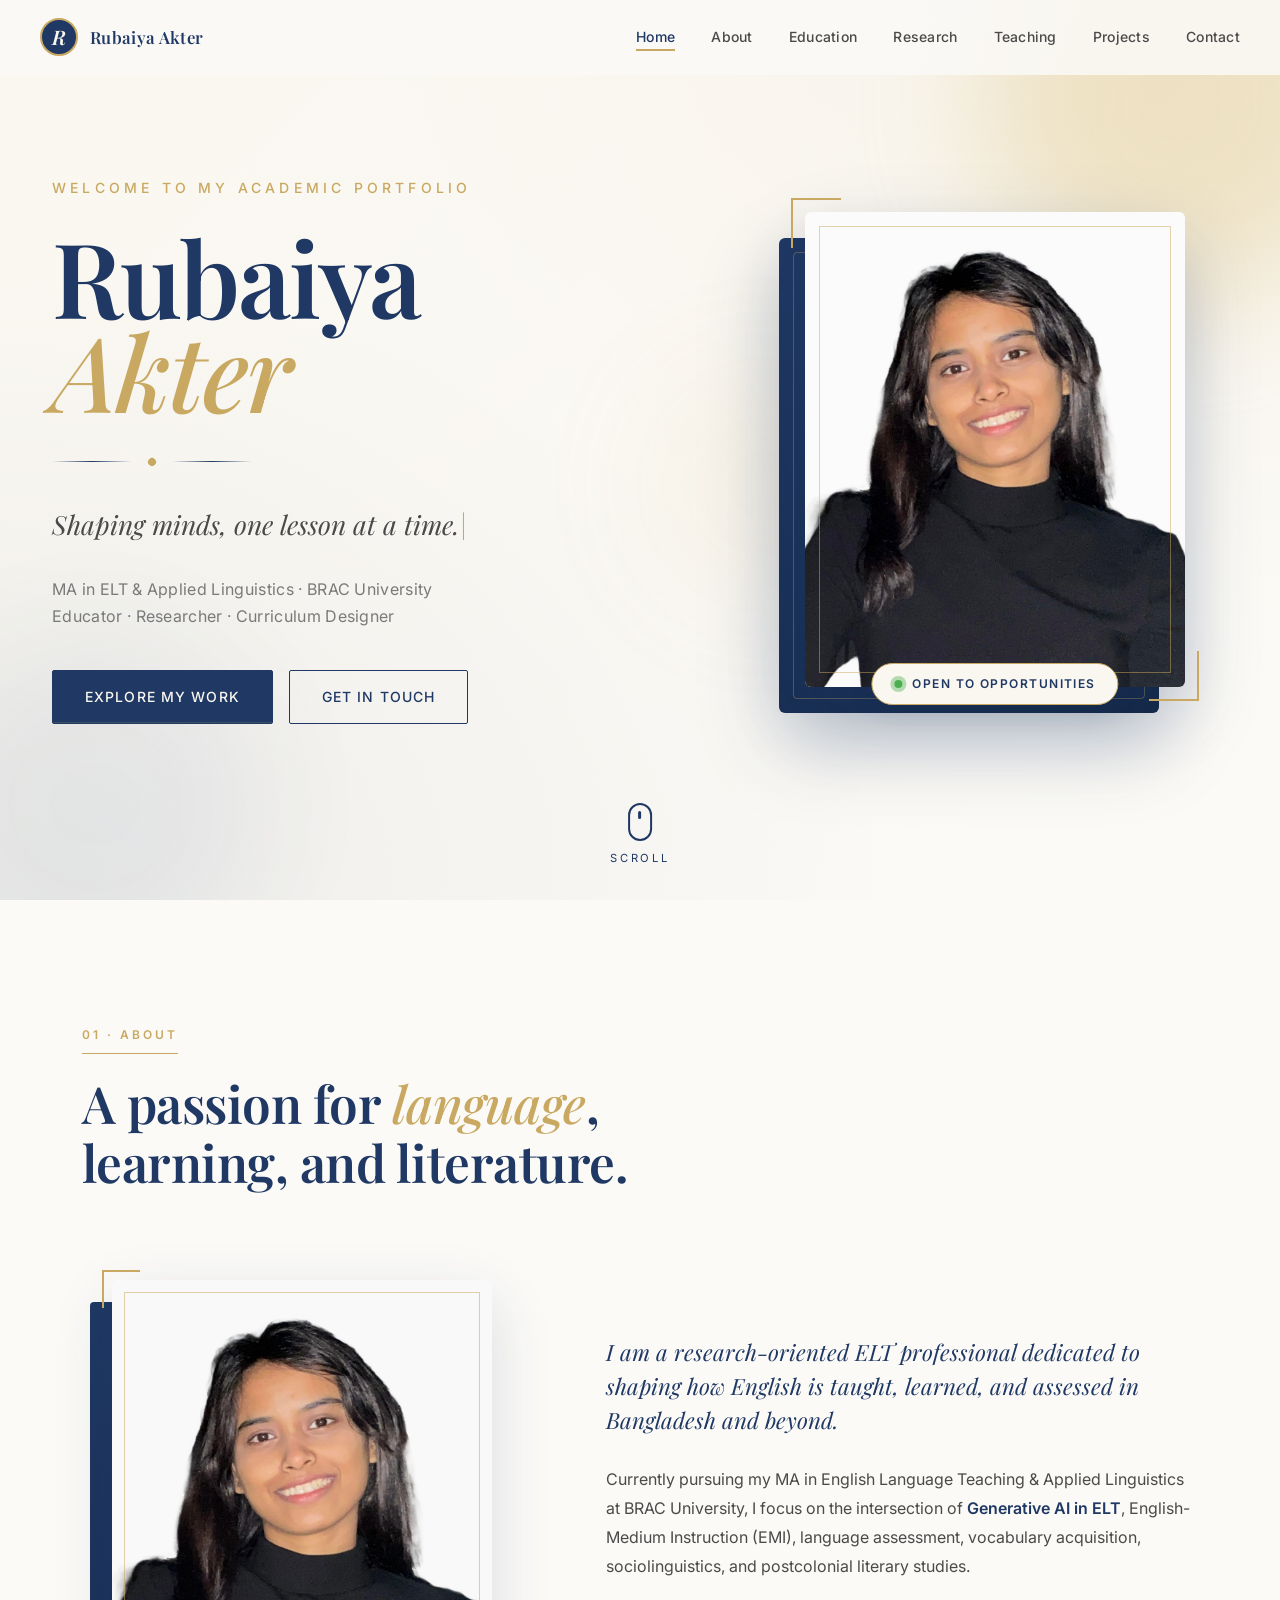
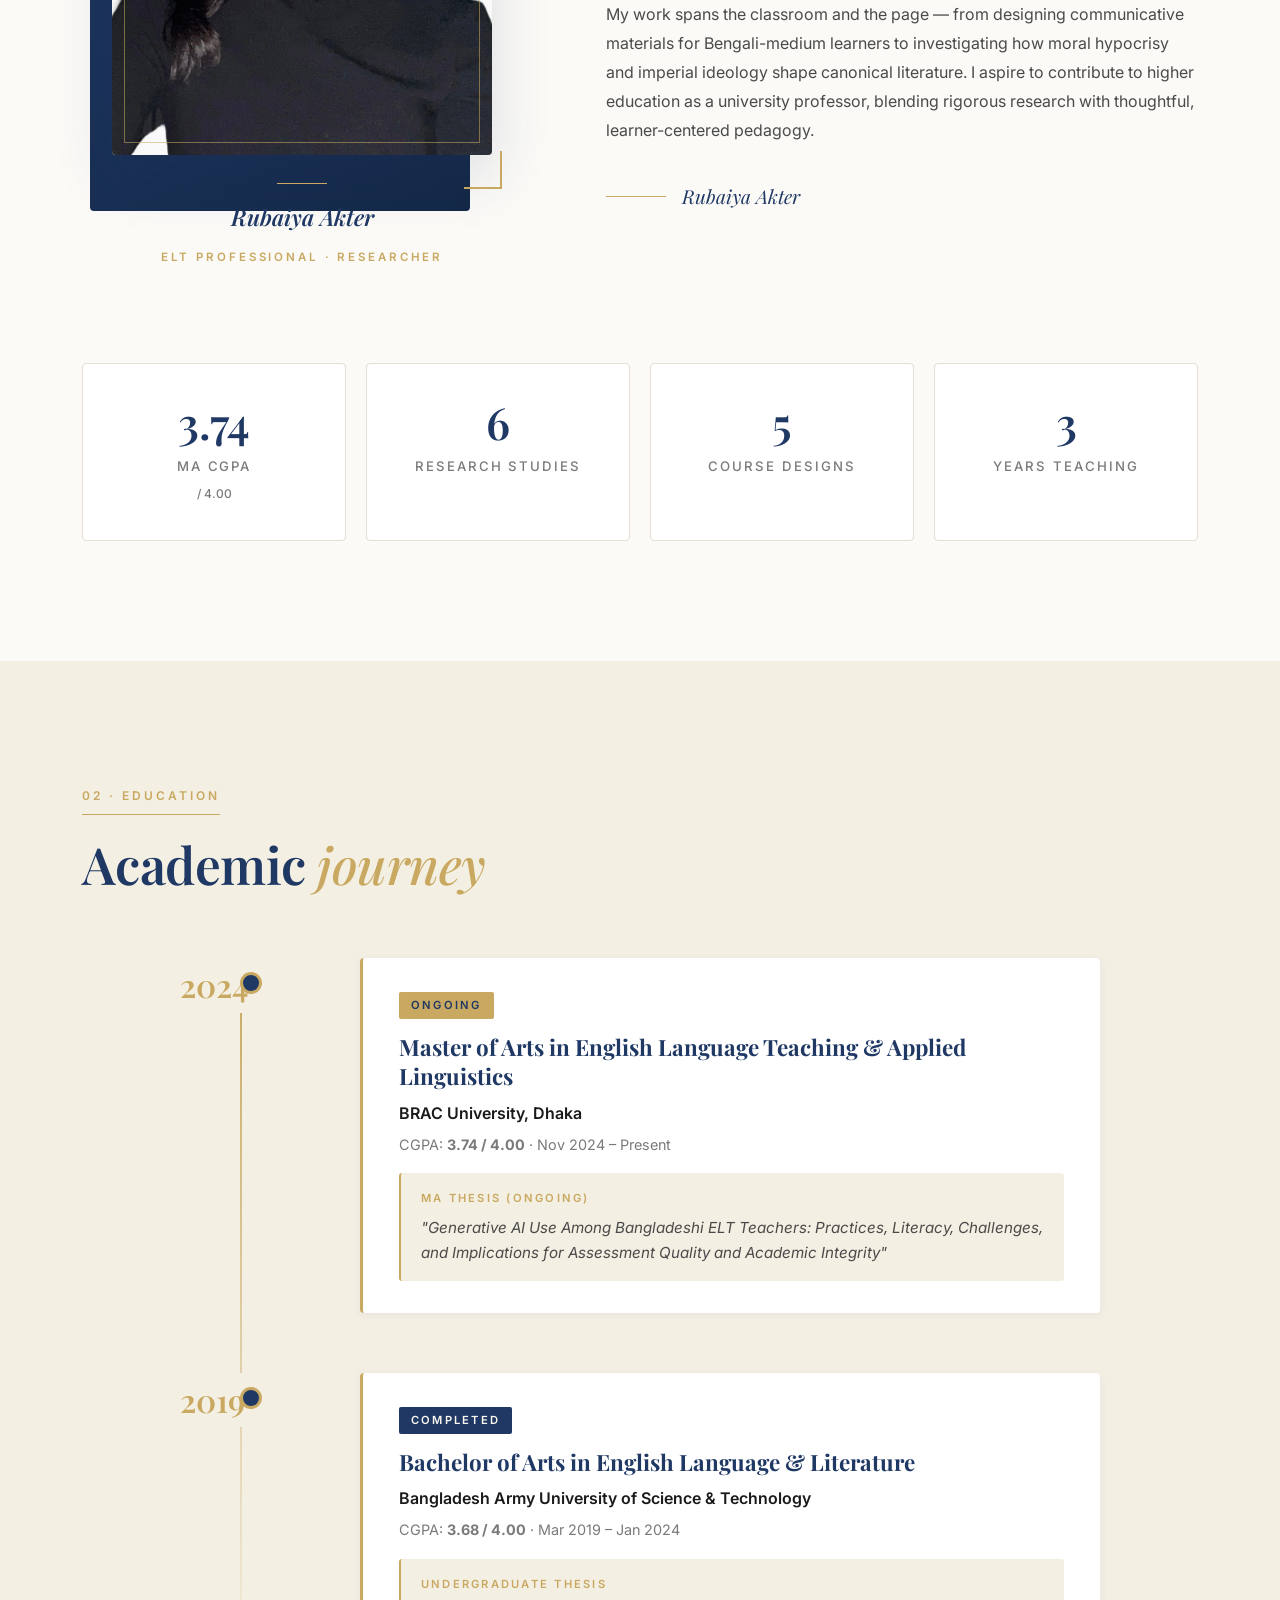
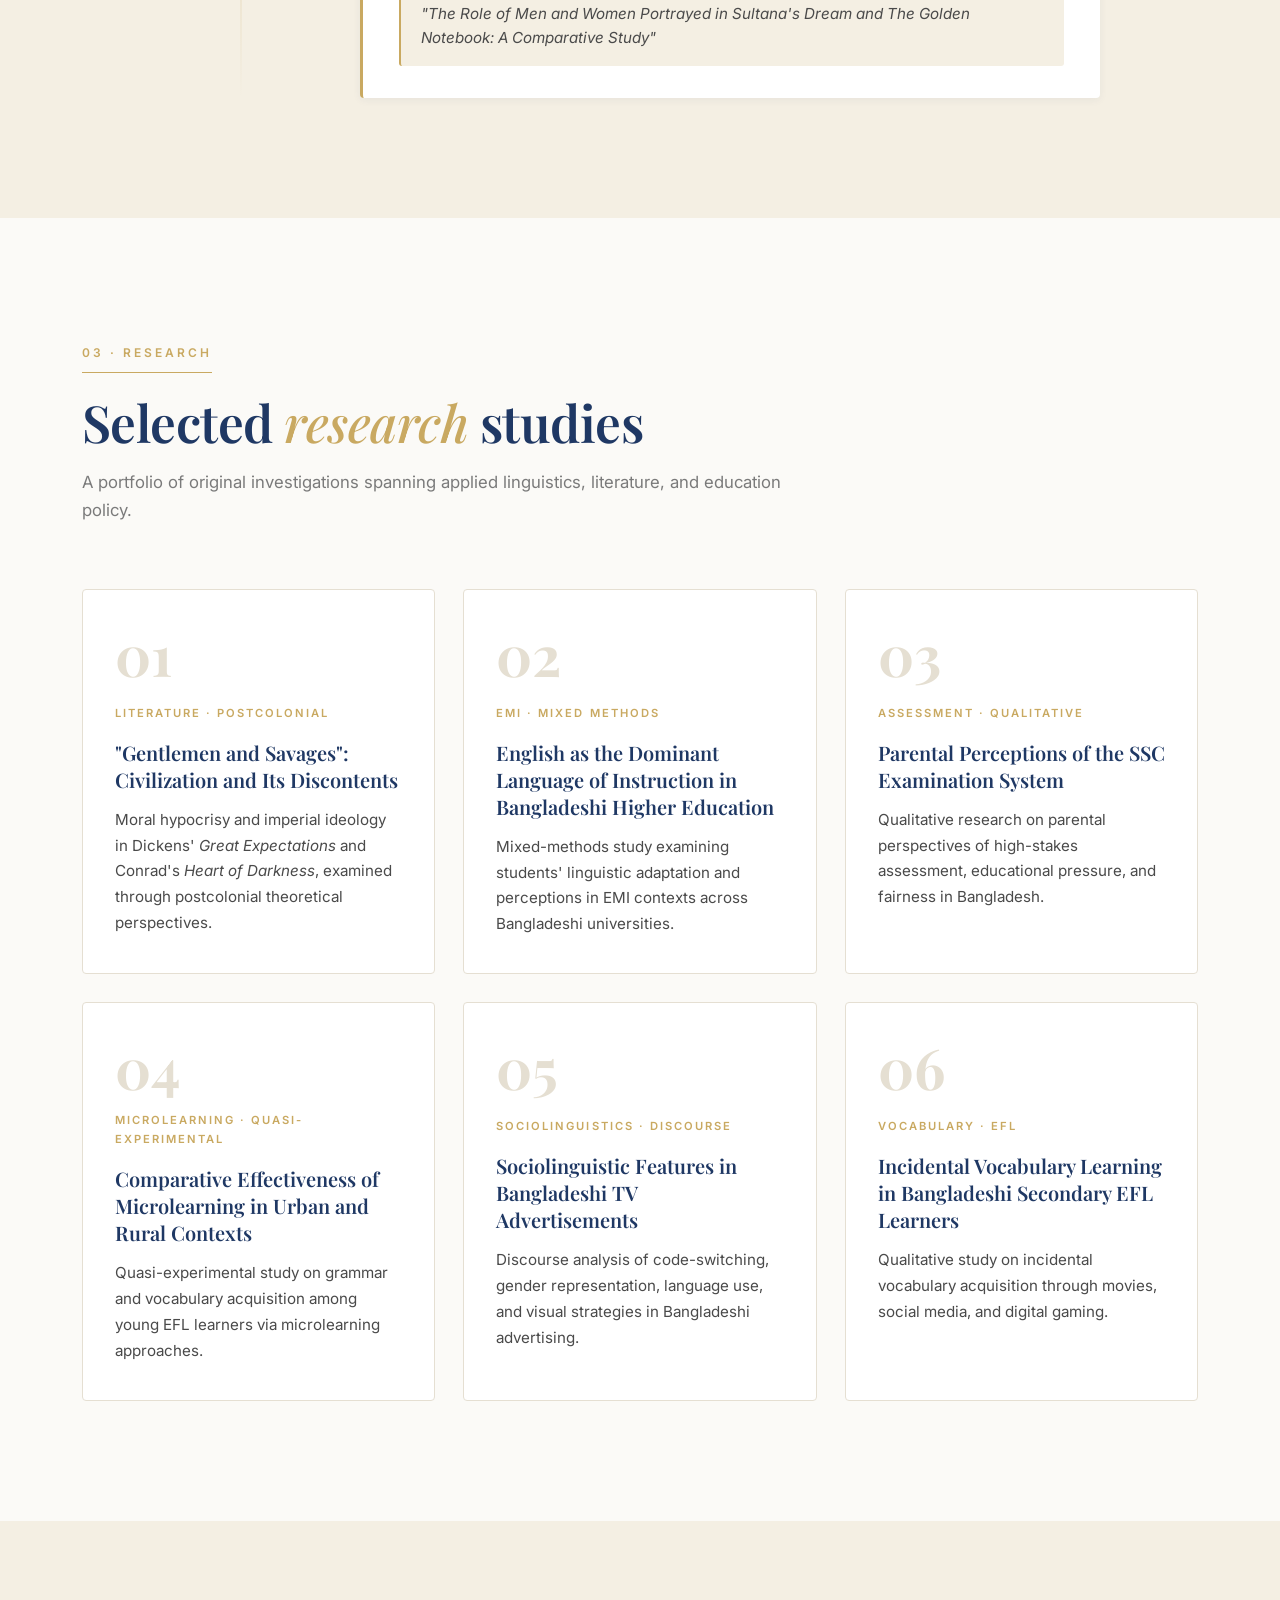
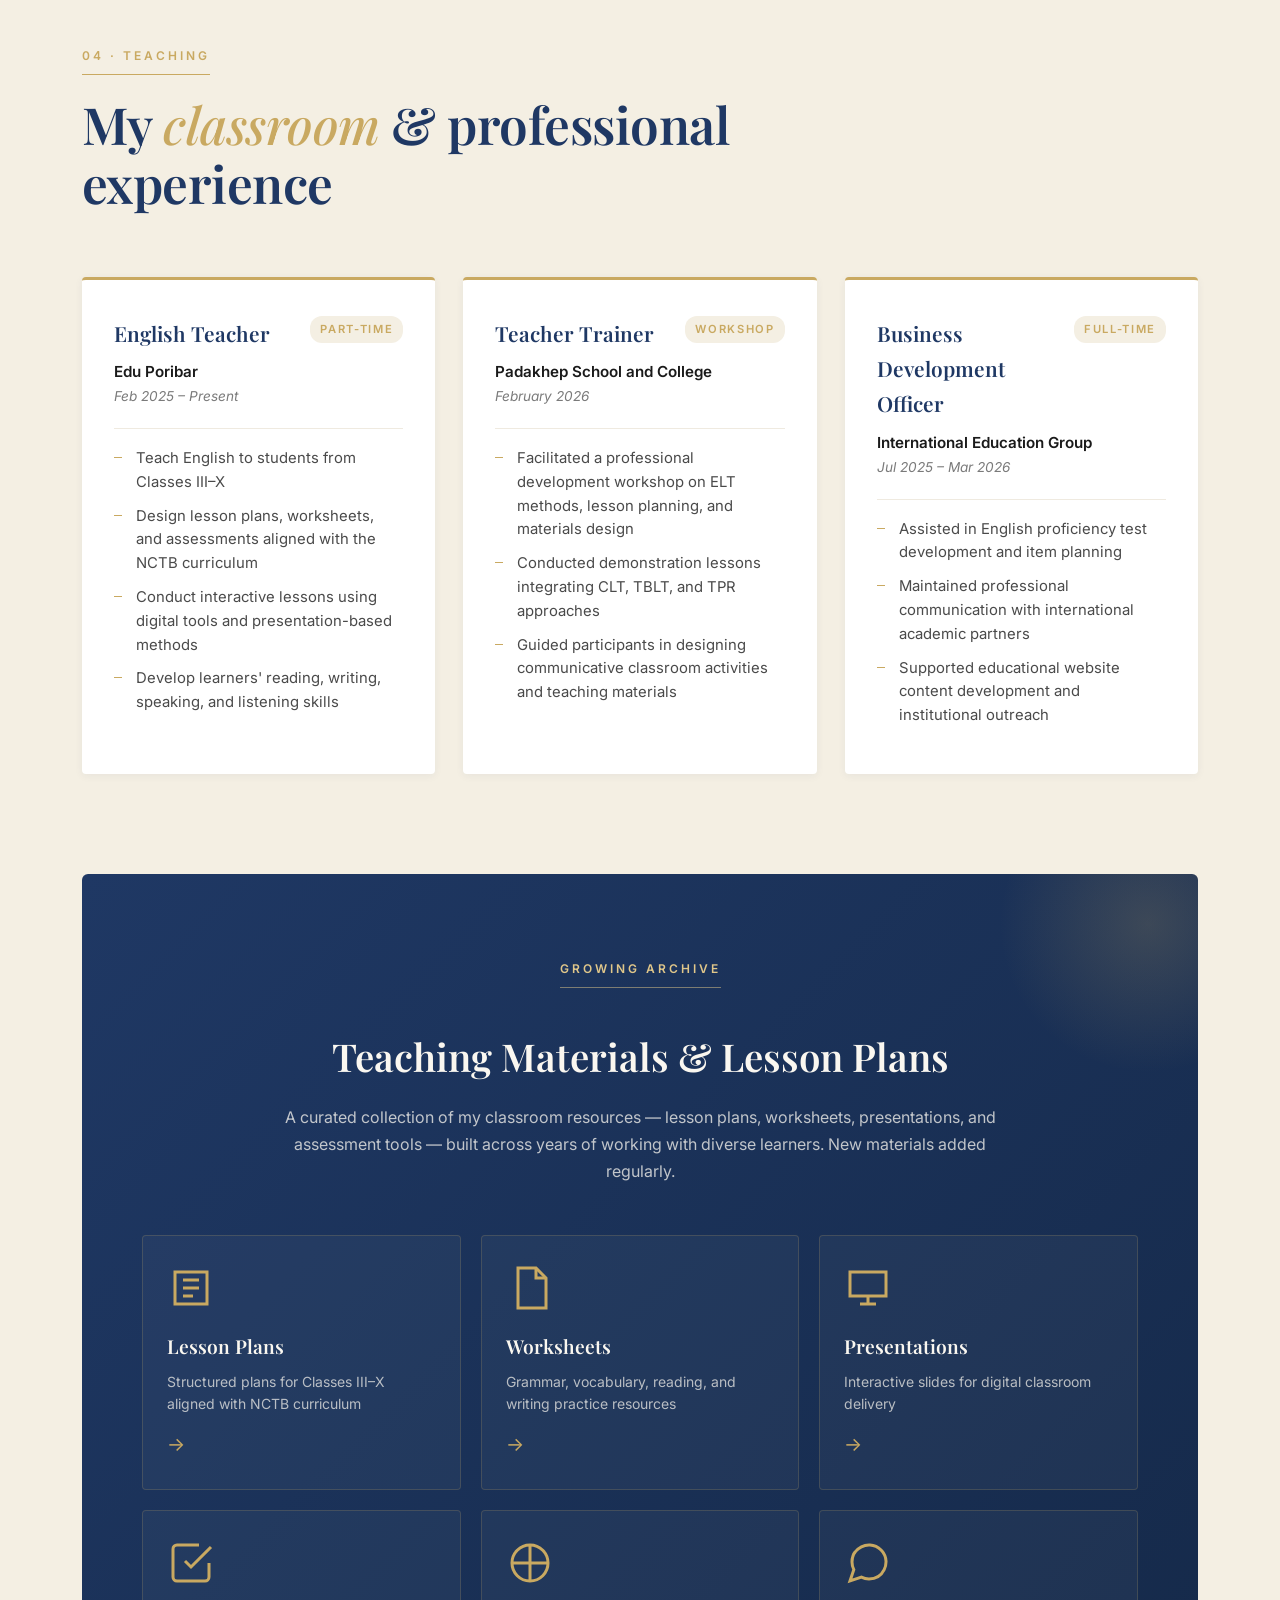
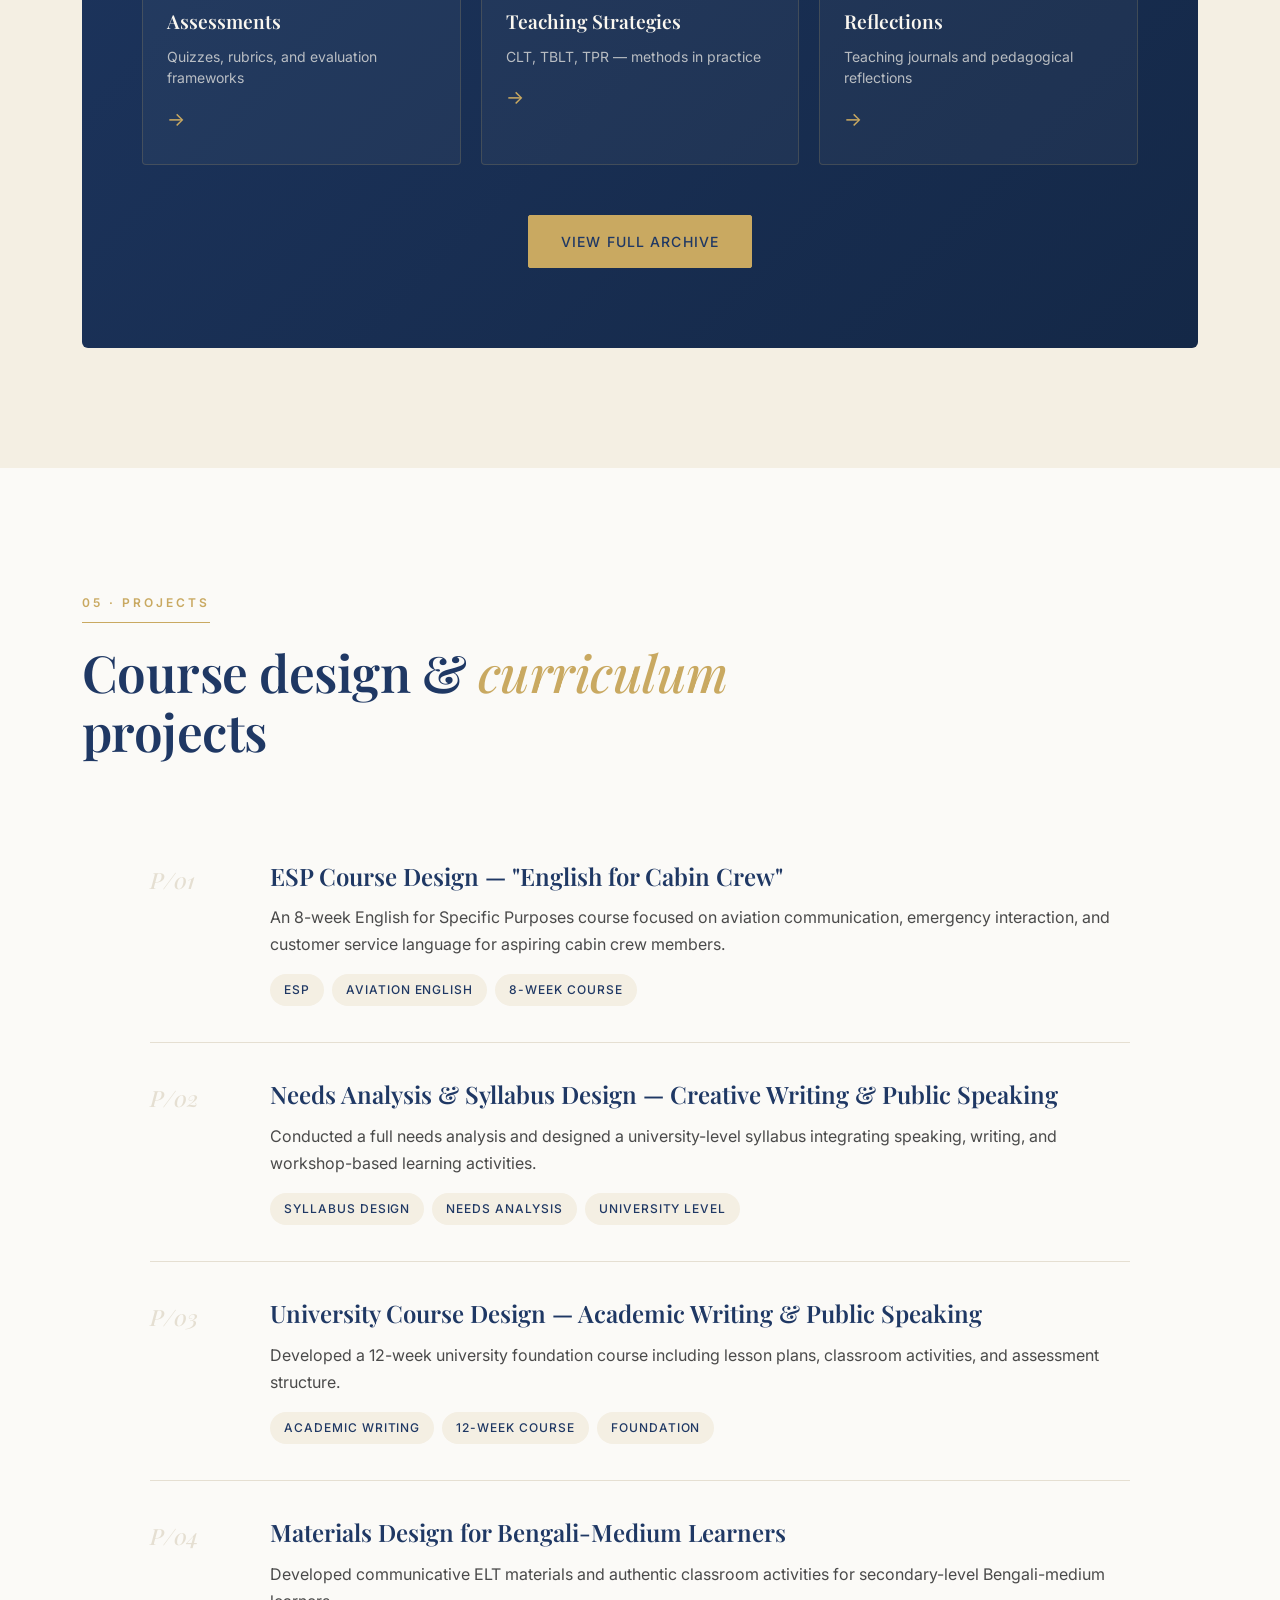
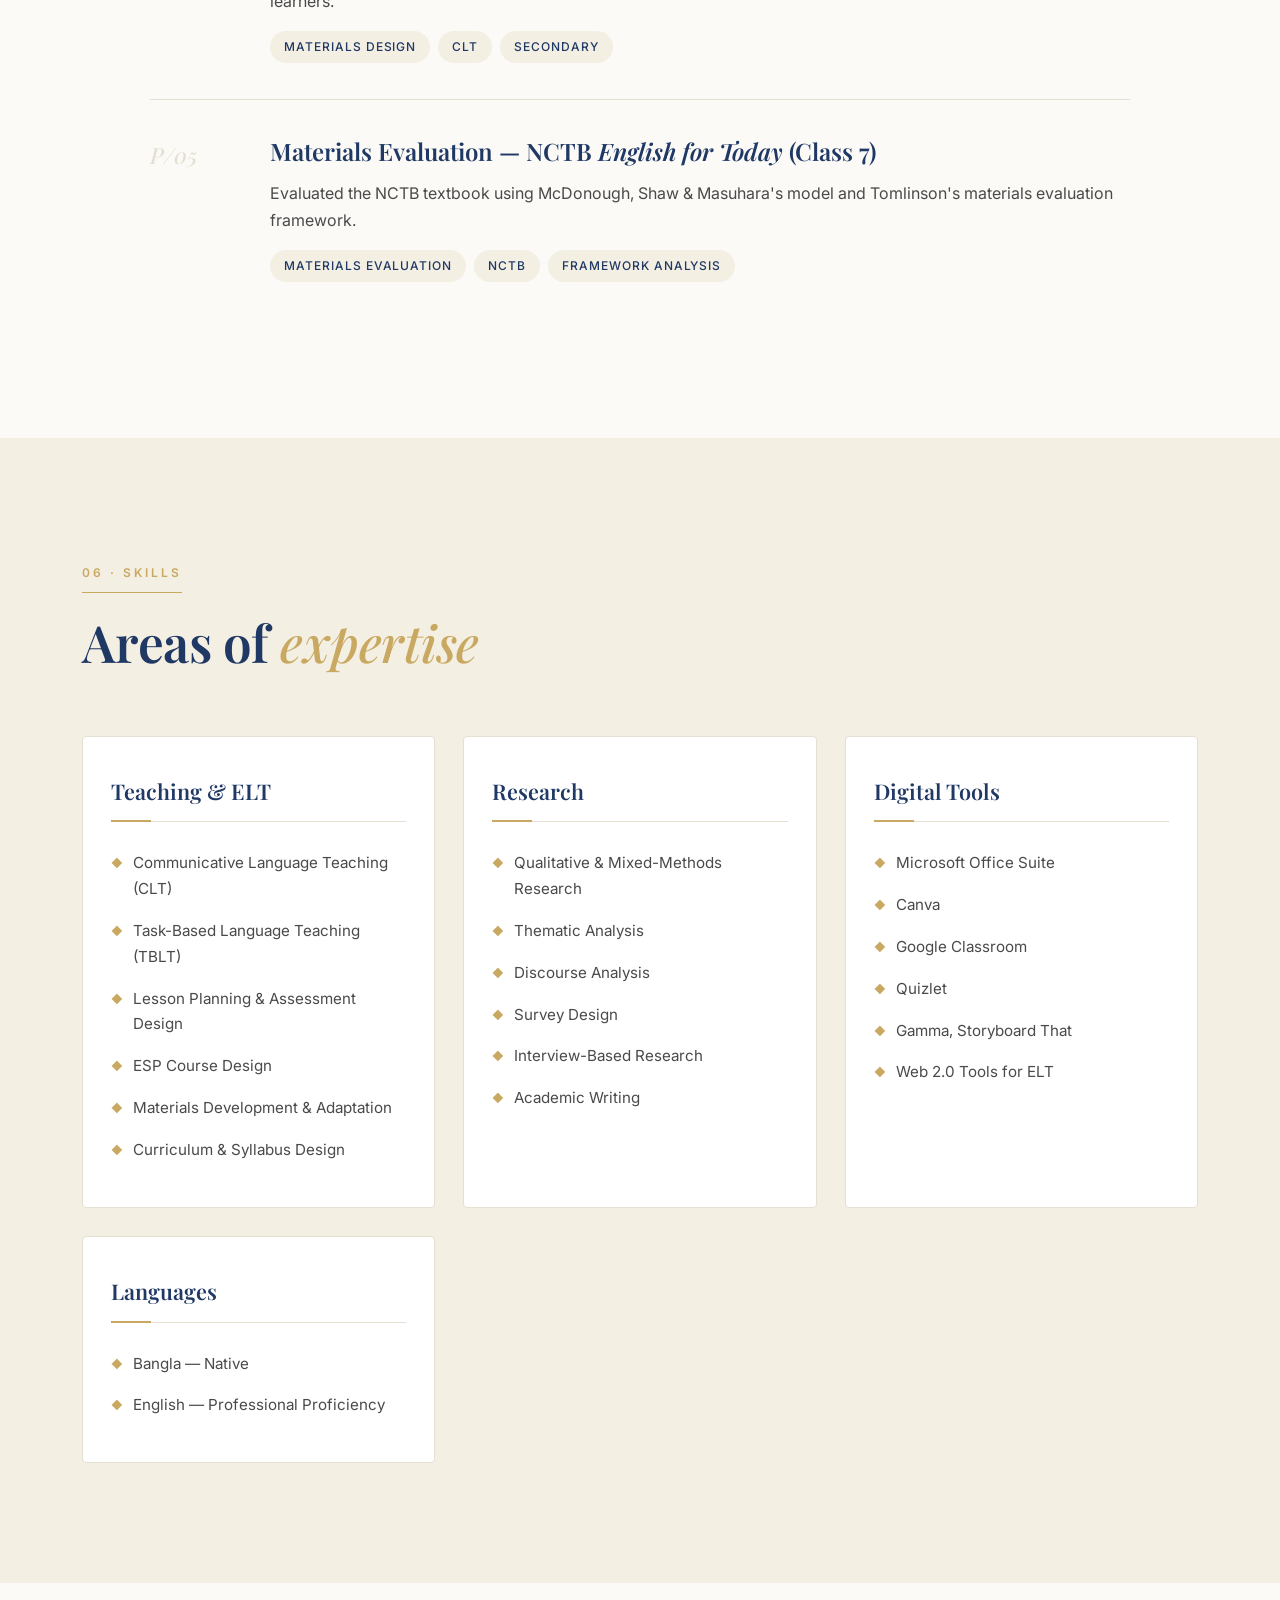
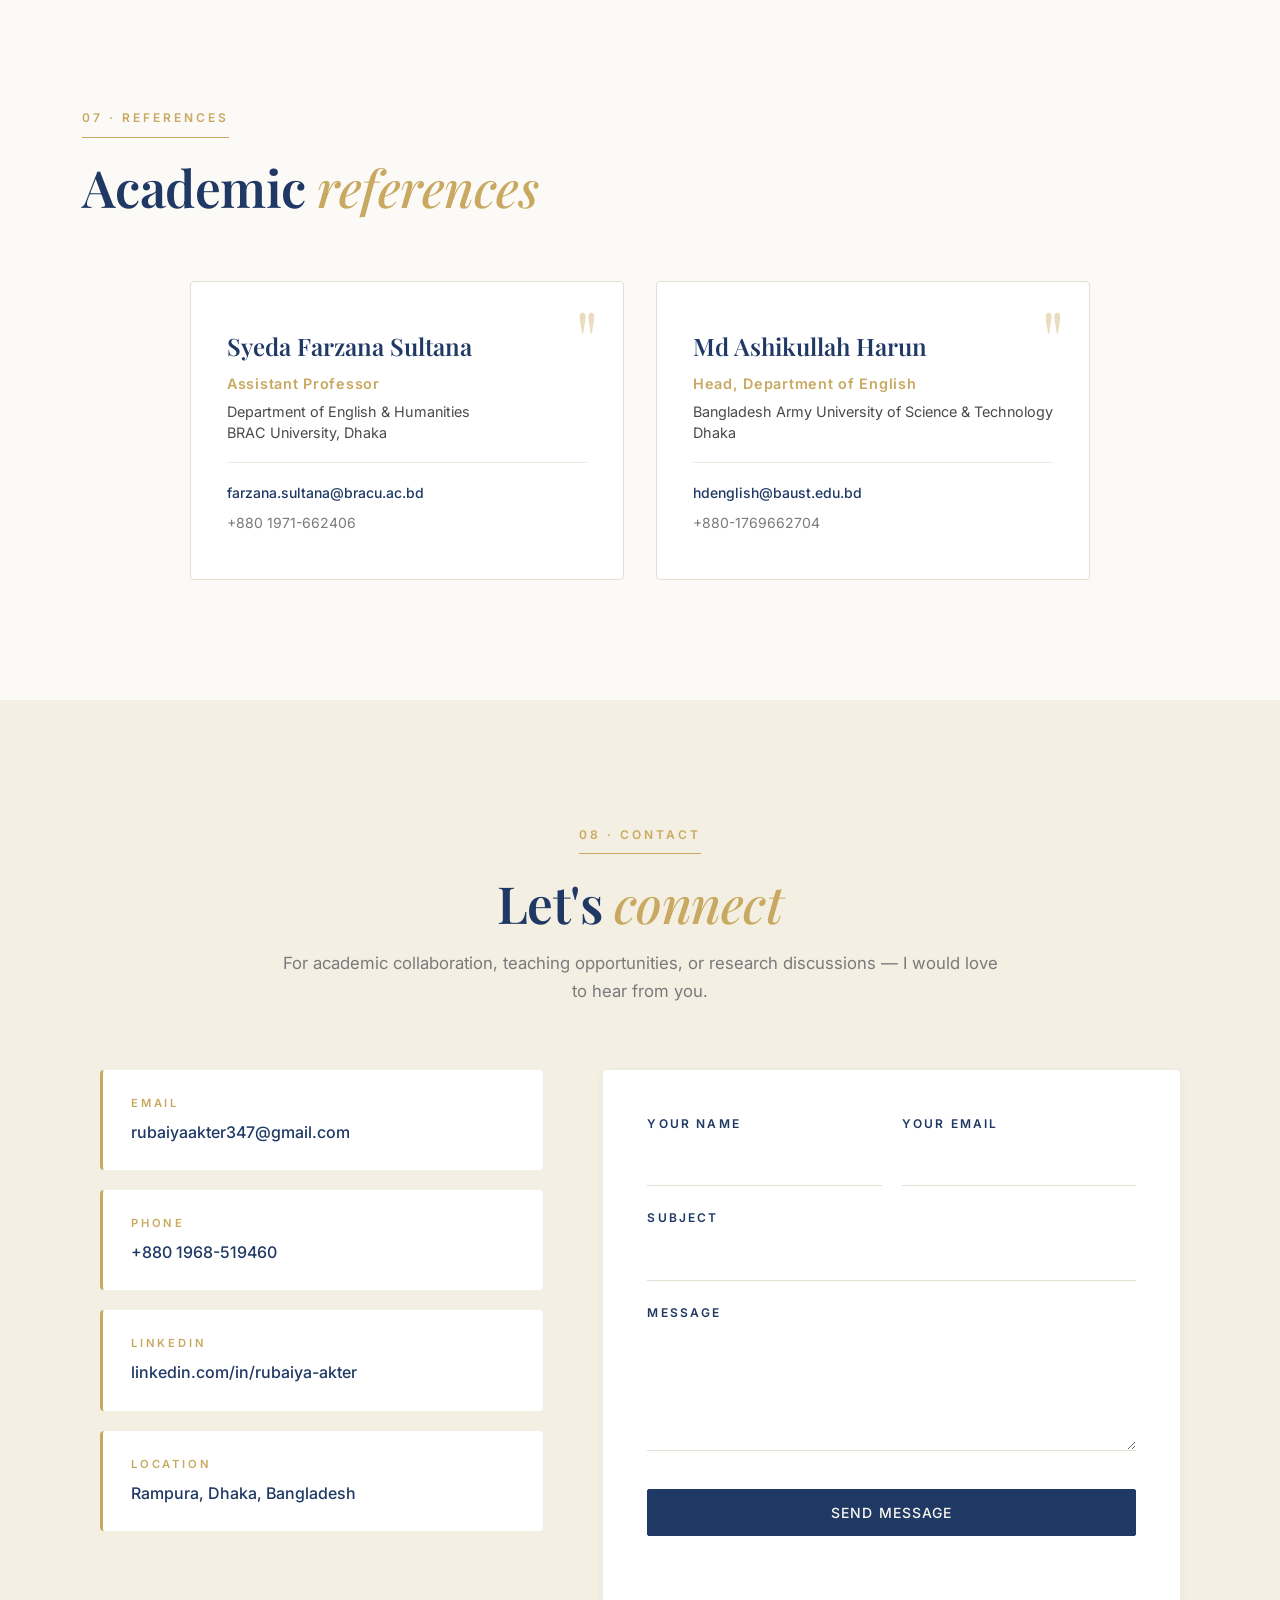
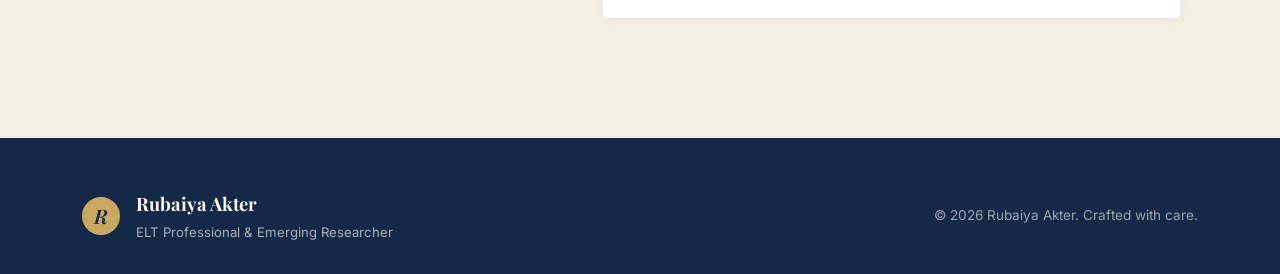
==== commit 94dc4ad9: "Add portrait to hero section with floating animation and availability badge" ====
--- a/index.html
+++ b/index.html
@@ -71,6 +71,22 @@
           <a href="#contact" class="btn btn-ghost">Get in Touch</a>
         </div>
       </div>
+
+      <div class="hero-portrait fade-up delay-2">
+        <div class="hero-portrait-wrap">
+          <div class="hero-portrait-backdrop"></div>
+          <div class="hero-portrait-corner top-left"></div>
+          <div class="hero-portrait-corner bottom-right"></div>
+          <div class="hero-portrait-frame">
+            <img src="rubaiya.jpeg" alt="Rubaiya Akter" class="hero-portrait-img" />
+            <div class="hero-portrait-inner"></div>
+          </div>
+          <span class="hero-portrait-badge">
+            <span class="badge-dot"></span>
+            Open to opportunities
+          </span>
+        </div>
+      </div>
     </div>
     <a href="#about" class="scroll-indicator" aria-label="Scroll down">
       <span class="mouse">
--- a/styles.css
+++ b/styles.css
@@ -275,11 +275,19 @@
 }
 
 .hero-container {
-  text-align: center;
   position: relative;
   z-index: 2;
   padding: 0 32px;
-  max-width: 900px;
+  max-width: 1240px;
+  width: 100%;
+  display: grid;
+  grid-template-columns: 1.15fr 0.85fr;
+  gap: 80px;
+  align-items: center;
+}
+
+.hero-content {
+  text-align: left;
 }
 
 .hero-greeting {
@@ -311,9 +319,8 @@
 .hero-divider {
   display: flex;
   align-items: center;
-  justify-content: center;
   gap: 16px;
-  margin: 36px auto;
+  margin: 36px 0;
   max-width: 200px;
 }
 .divider-line {
@@ -359,8 +366,146 @@
 .hero-cta {
   display: flex;
   gap: 16px;
+  justify-content: flex-start;
+  flex-wrap: wrap;
+}
+
+/* ----- Hero Portrait ----- */
+.hero-portrait {
+  position: relative;
+  display: flex;
+  align-items: center;
   justify-content: center;
-  flex-wrap: wrap;
+}
+
+.hero-portrait-wrap {
+  position: relative;
+  width: 100%;
+  max-width: 380px;
+  animation: portraitFloat 6s ease-in-out infinite;
+}
+@keyframes portraitFloat {
+  0%, 100% { transform: translateY(0); }
+  50% { transform: translateY(-12px); }
+}
+
+.hero-portrait-backdrop {
+  position: absolute;
+  top: 26px;
+  left: -26px;
+  width: 100%;
+  height: 100%;
+  background: linear-gradient(135deg, var(--navy) 0%, var(--navy-deep) 100%);
+  border-radius: 6px;
+  z-index: 1;
+  box-shadow: 0 30px 80px rgba(31, 56, 100, 0.25);
+}
+.hero-portrait-backdrop::after {
+  content: '';
+  position: absolute;
+  inset: 14px;
+  border: 1px solid rgba(201, 169, 97, 0.35);
+  border-radius: 4px;
+}
+
+.hero-portrait-corner {
+  position: absolute;
+  width: 50px;
+  height: 50px;
+  border: 2.5px solid var(--gold);
+  z-index: 4;
+  pointer-events: none;
+  transition: all 0.5s var(--ease);
+}
+.hero-portrait-corner.top-left {
+  top: -14px;
+  left: -14px;
+  border-right: none;
+  border-bottom: none;
+}
+.hero-portrait-corner.bottom-right {
+  bottom: -14px;
+  right: -14px;
+  border-left: none;
+  border-top: none;
+}
+
+.hero-portrait-frame {
+  position: relative;
+  z-index: 2;
+  border-radius: 6px;
+  overflow: hidden;
+  aspect-ratio: 4 / 5;
+  background: var(--cream-warm);
+  box-shadow: 0 30px 80px rgba(31, 56, 100, 0.20);
+  transition: transform 0.5s var(--ease);
+}
+
+.hero-portrait-img {
+  width: 100%;
+  height: 100%;
+  object-fit: cover;
+  object-position: center top;
+  display: block;
+  filter: saturate(1.04) contrast(1.03);
+  transition: transform 0.8s var(--ease);
+}
+
+.hero-portrait-inner {
+  position: absolute;
+  inset: 14px;
+  border: 1px solid rgba(201, 169, 97, 0.5);
+  pointer-events: none;
+  z-index: 3;
+}
+
+.hero-portrait-wrap:hover .hero-portrait-frame { transform: translate(-4px, -4px); }
+.hero-portrait-wrap:hover .hero-portrait-img { transform: scale(1.04); }
+.hero-portrait-wrap:hover .hero-portrait-corner.top-left { top: -18px; left: -18px; }
+.hero-portrait-wrap:hover .hero-portrait-corner.bottom-right { bottom: -18px; right: -18px; }
+
+/* Availability badge */
+.hero-portrait-badge {
+  position: absolute;
+  bottom: -18px;
+  left: 50%;
+  transform: translateX(-50%);
+  background: var(--cream);
+  color: var(--navy);
+  padding: 10px 22px;
+  border-radius: 30px;
+  font-size: 0.75rem;
+  font-weight: 600;
+  letter-spacing: 0.12em;
+  text-transform: uppercase;
+  box-shadow: var(--shadow-md);
+  border: 1px solid var(--gold);
+  display: inline-flex;
+  align-items: center;
+  gap: 10px;
+  white-space: nowrap;
+  z-index: 5;
+}
+.badge-dot {
+  width: 8px;
+  height: 8px;
+  background: #4CAF50;
+  border-radius: 50%;
+  position: relative;
+  display: inline-block;
+}
+.badge-dot::after {
+  content: '';
+  position: absolute;
+  inset: -4px;
+  border-radius: 50%;
+  background: #4CAF50;
+  opacity: 0.4;
+  animation: pulse 2s ease-out infinite;
+}
+@keyframes pulse {
+  0% { transform: scale(0.8); opacity: 0.5; }
+  100% { transform: scale(1.8); opacity: 0; }
 }
 
 .btn {
@@ -1487,6 +1632,14 @@
   .about-grid { grid-template-columns: 1fr; gap: 60px; }
   .about-stats { grid-template-columns: repeat(2, 1fr); }
   .portrait-wrap { max-width: 340px; }
+
+  .hero { min-height: auto; padding: 140px 0 100px; }
+  .hero-container { grid-template-columns: 1fr; gap: 60px; text-align: center; }
+  .hero-content { text-align: center; order: 2; }
+  .hero-portrait { order: 1; }
+  .hero-portrait-wrap { max-width: 280px; }
+  .hero-divider { margin: 28px auto; }
+  .hero-cta { justify-content: center; }
   .contact-wrap { grid-template-columns: 1fr; gap: 36px; }
   .timeline::before { left: 24px; }
   .timeline-item { grid-template-columns: 1fr; gap: 24px; }
@@ -1499,6 +1652,9 @@
 @media (max-width: 768px) {
   .container { padding: 0 24px; }
   .nav-container { padding: 0 24px; }
+  .hero-portrait-wrap { max-width: 240px; }
+  .hero-portrait-corner { width: 36px; height: 36px; }
+  .hero-portrait-badge { font-size: 0.68rem; padding: 8px 16px; }
 
   .nav-menu {
     position: fixed;
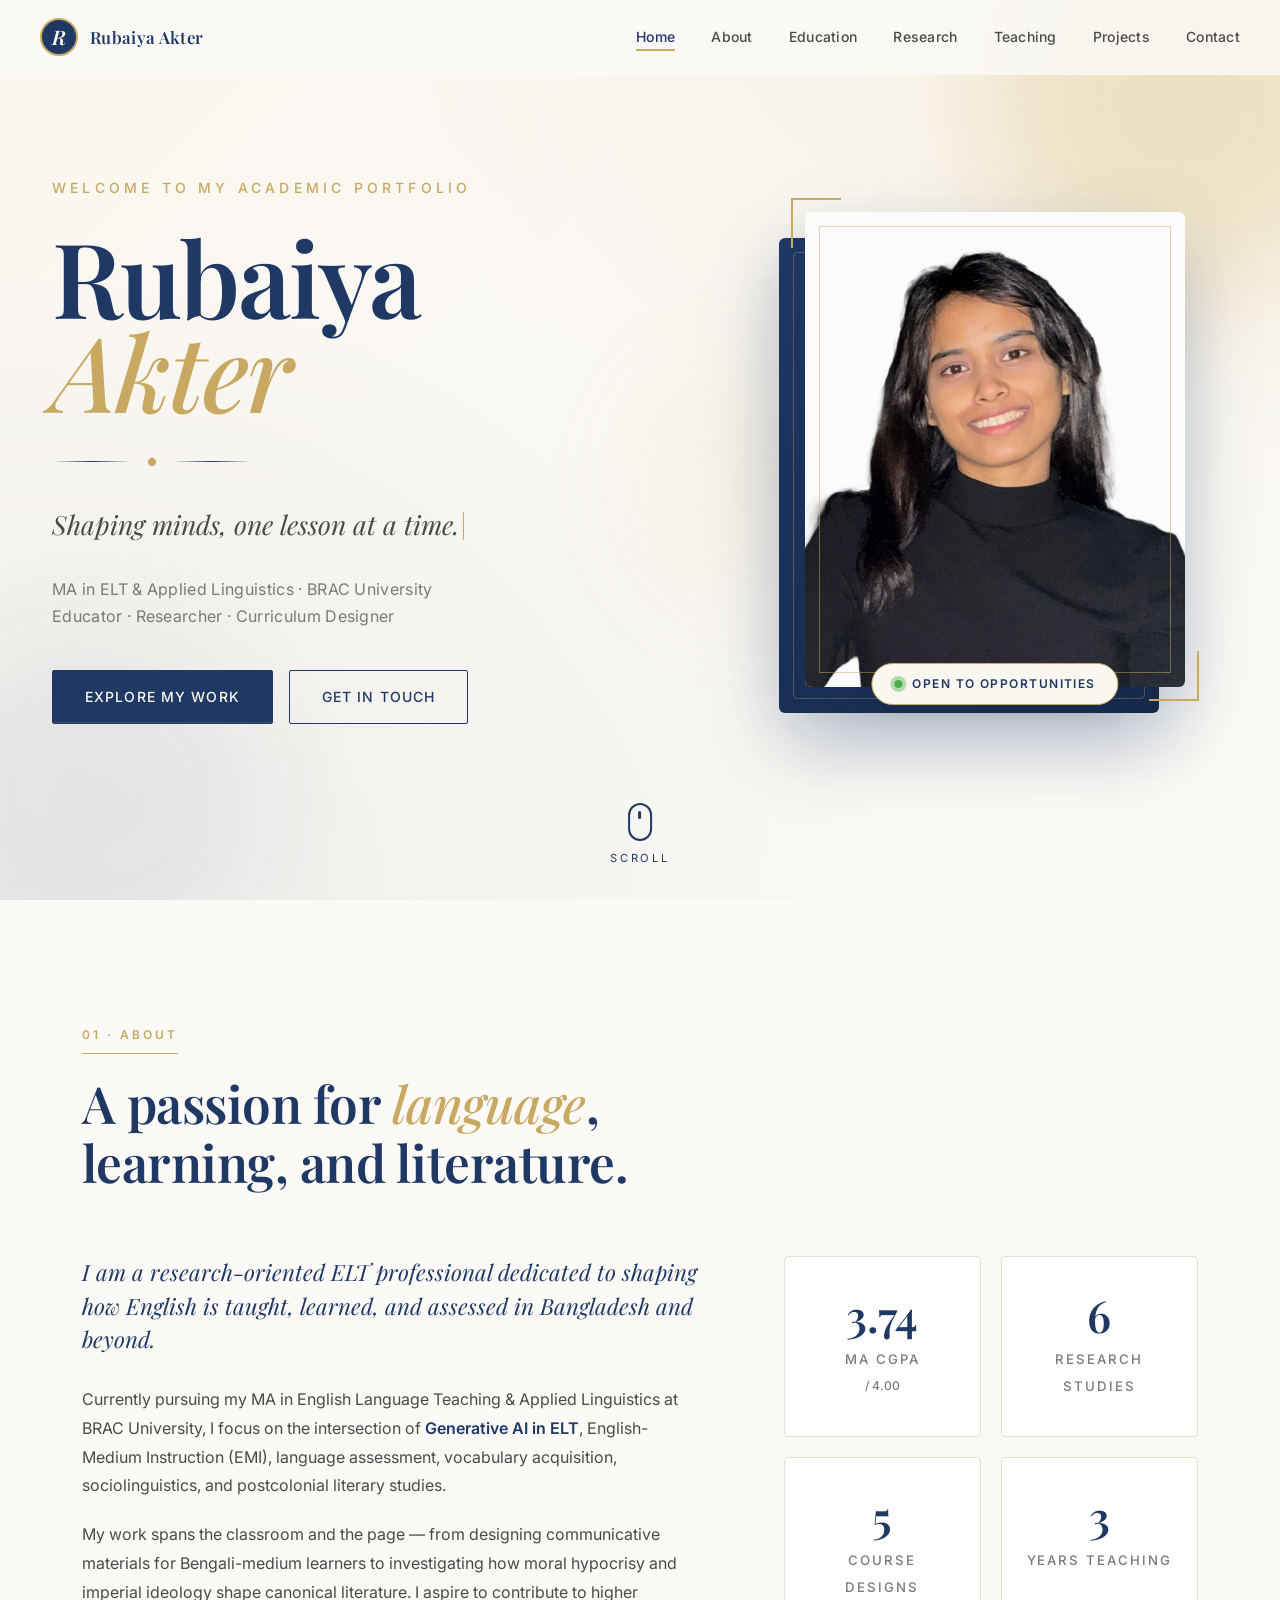
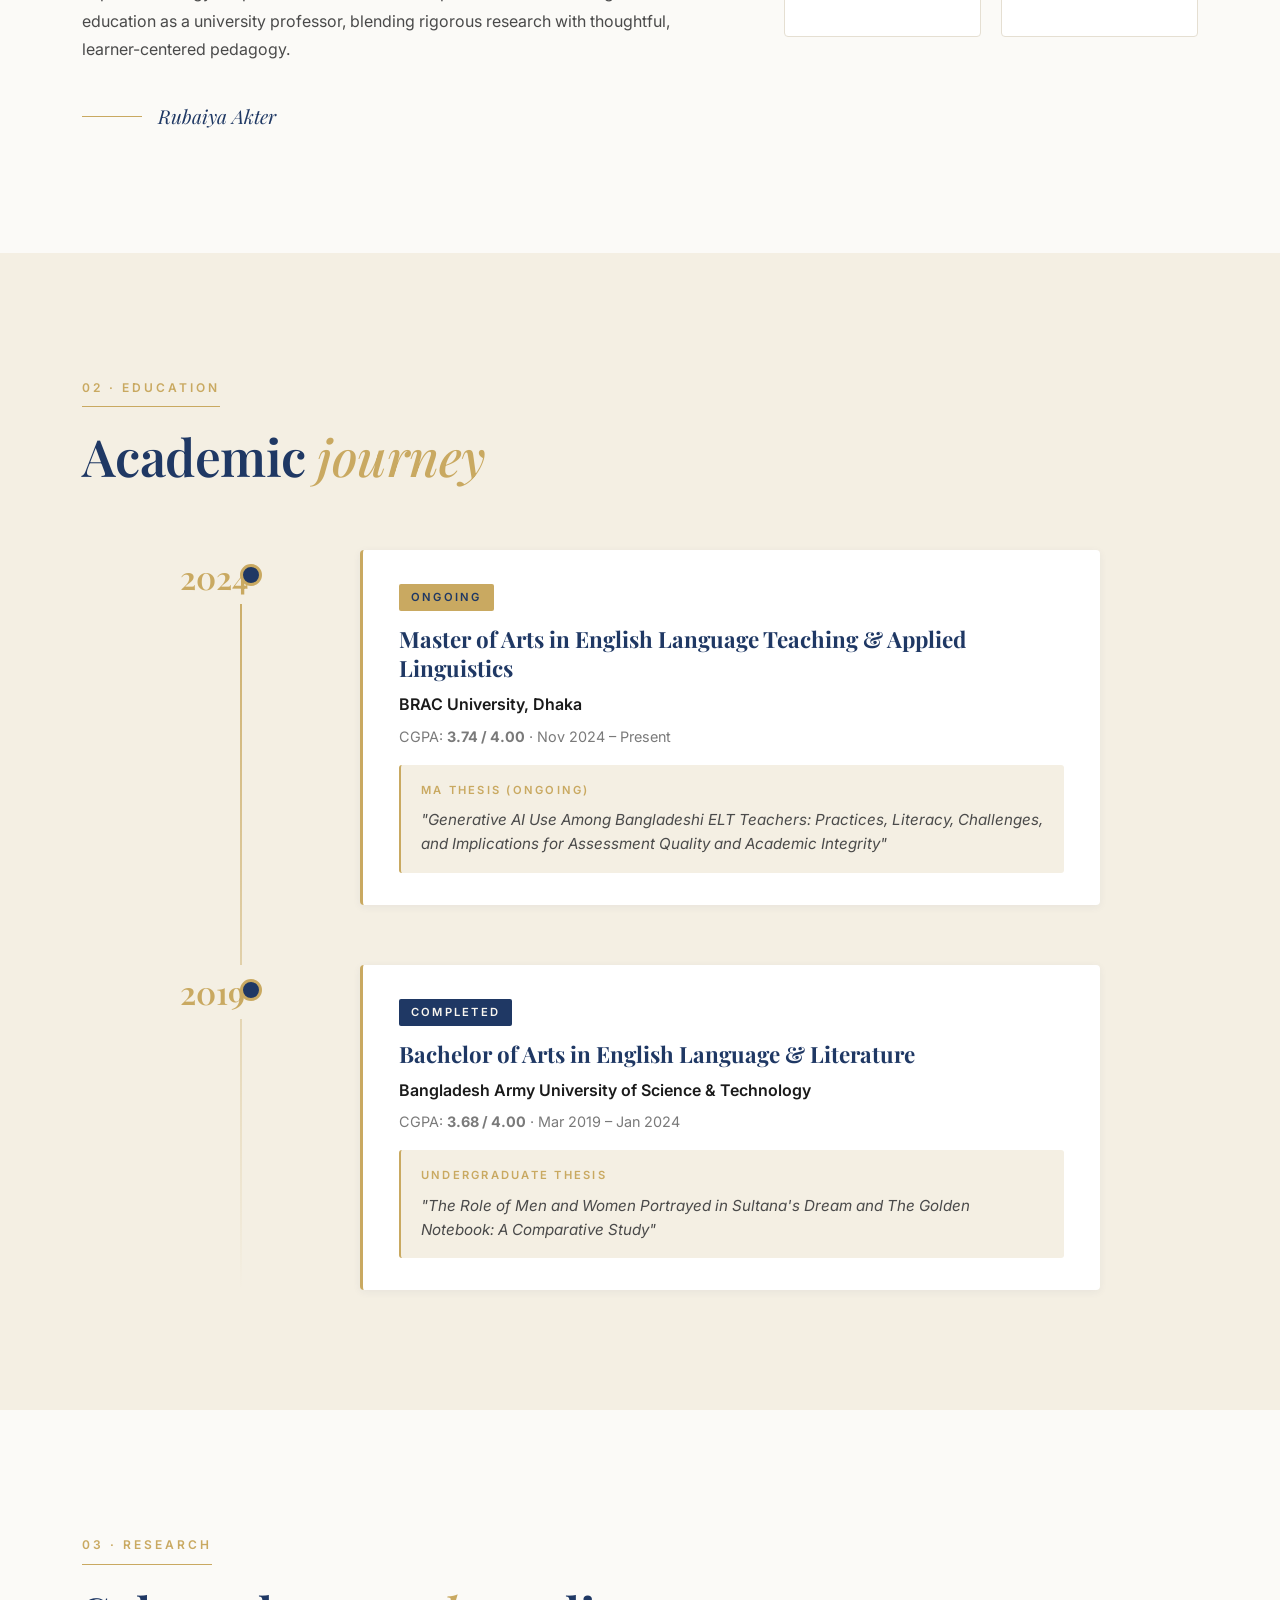
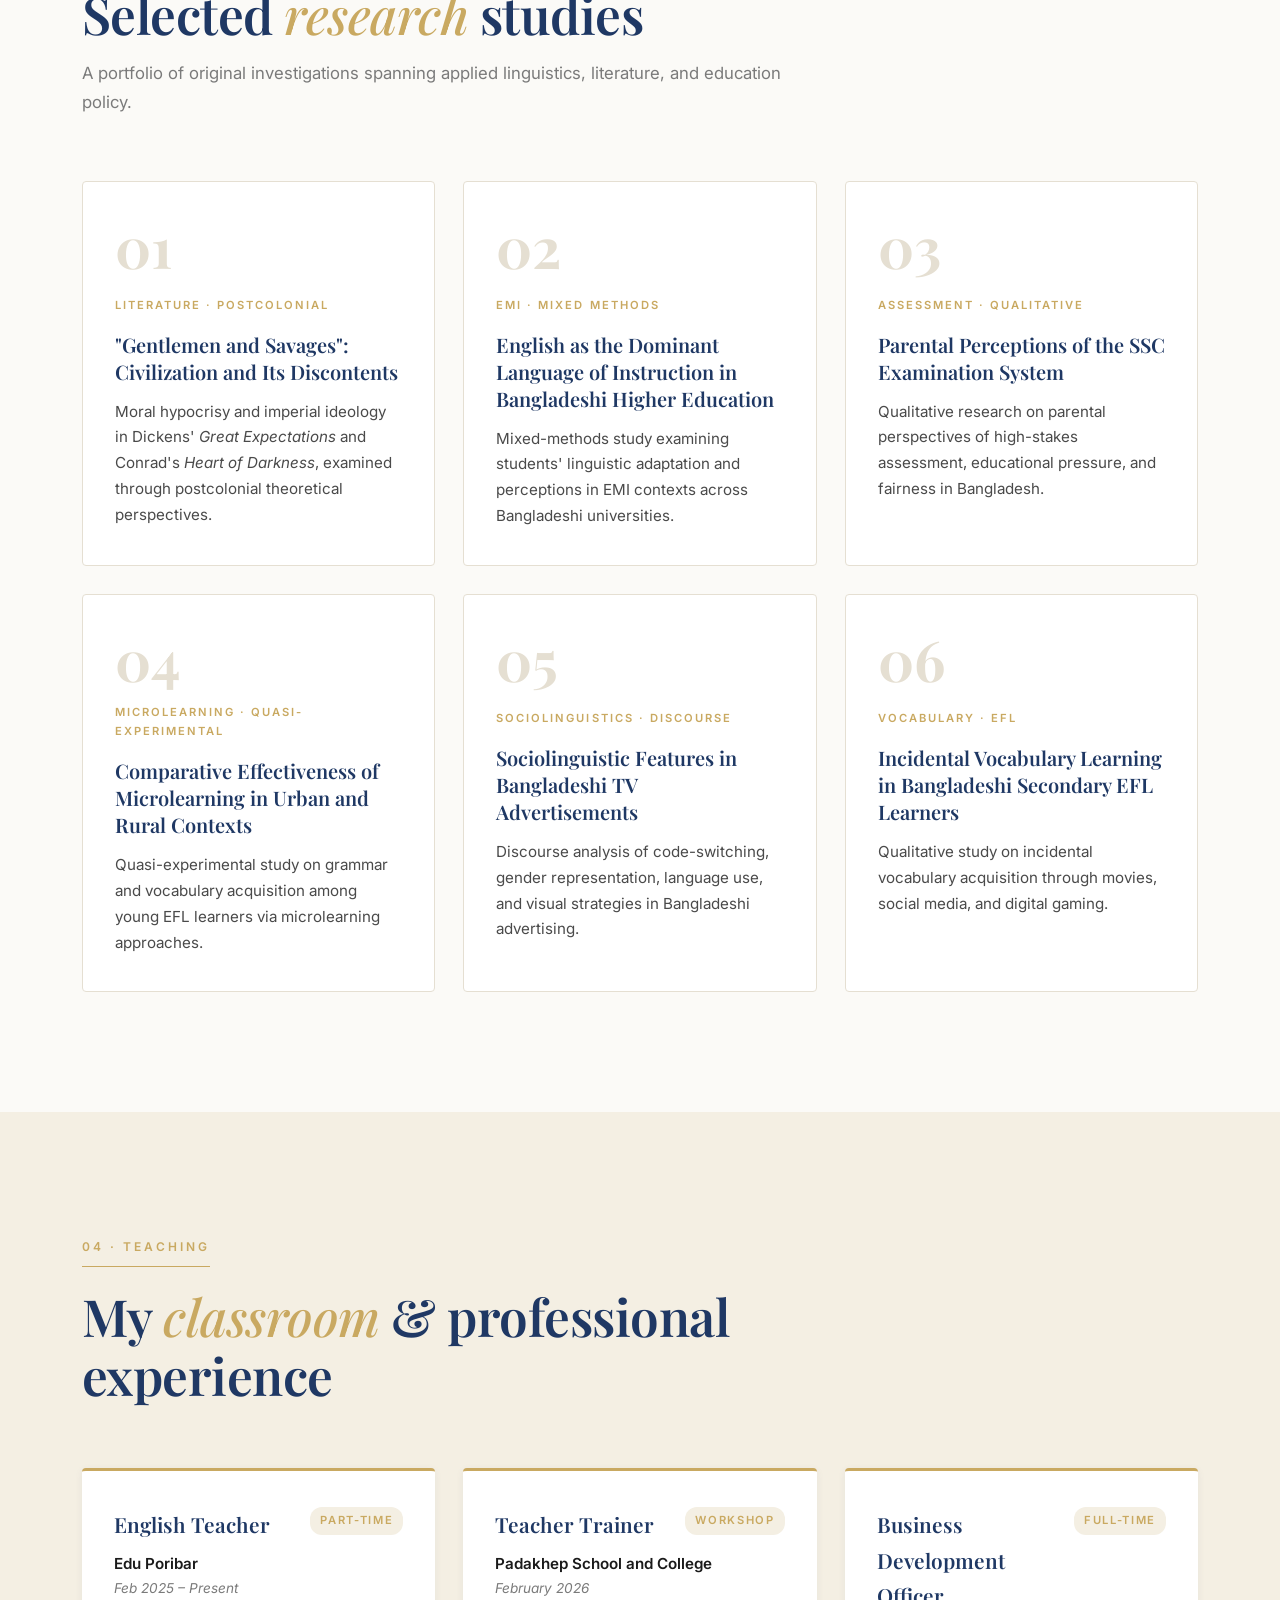
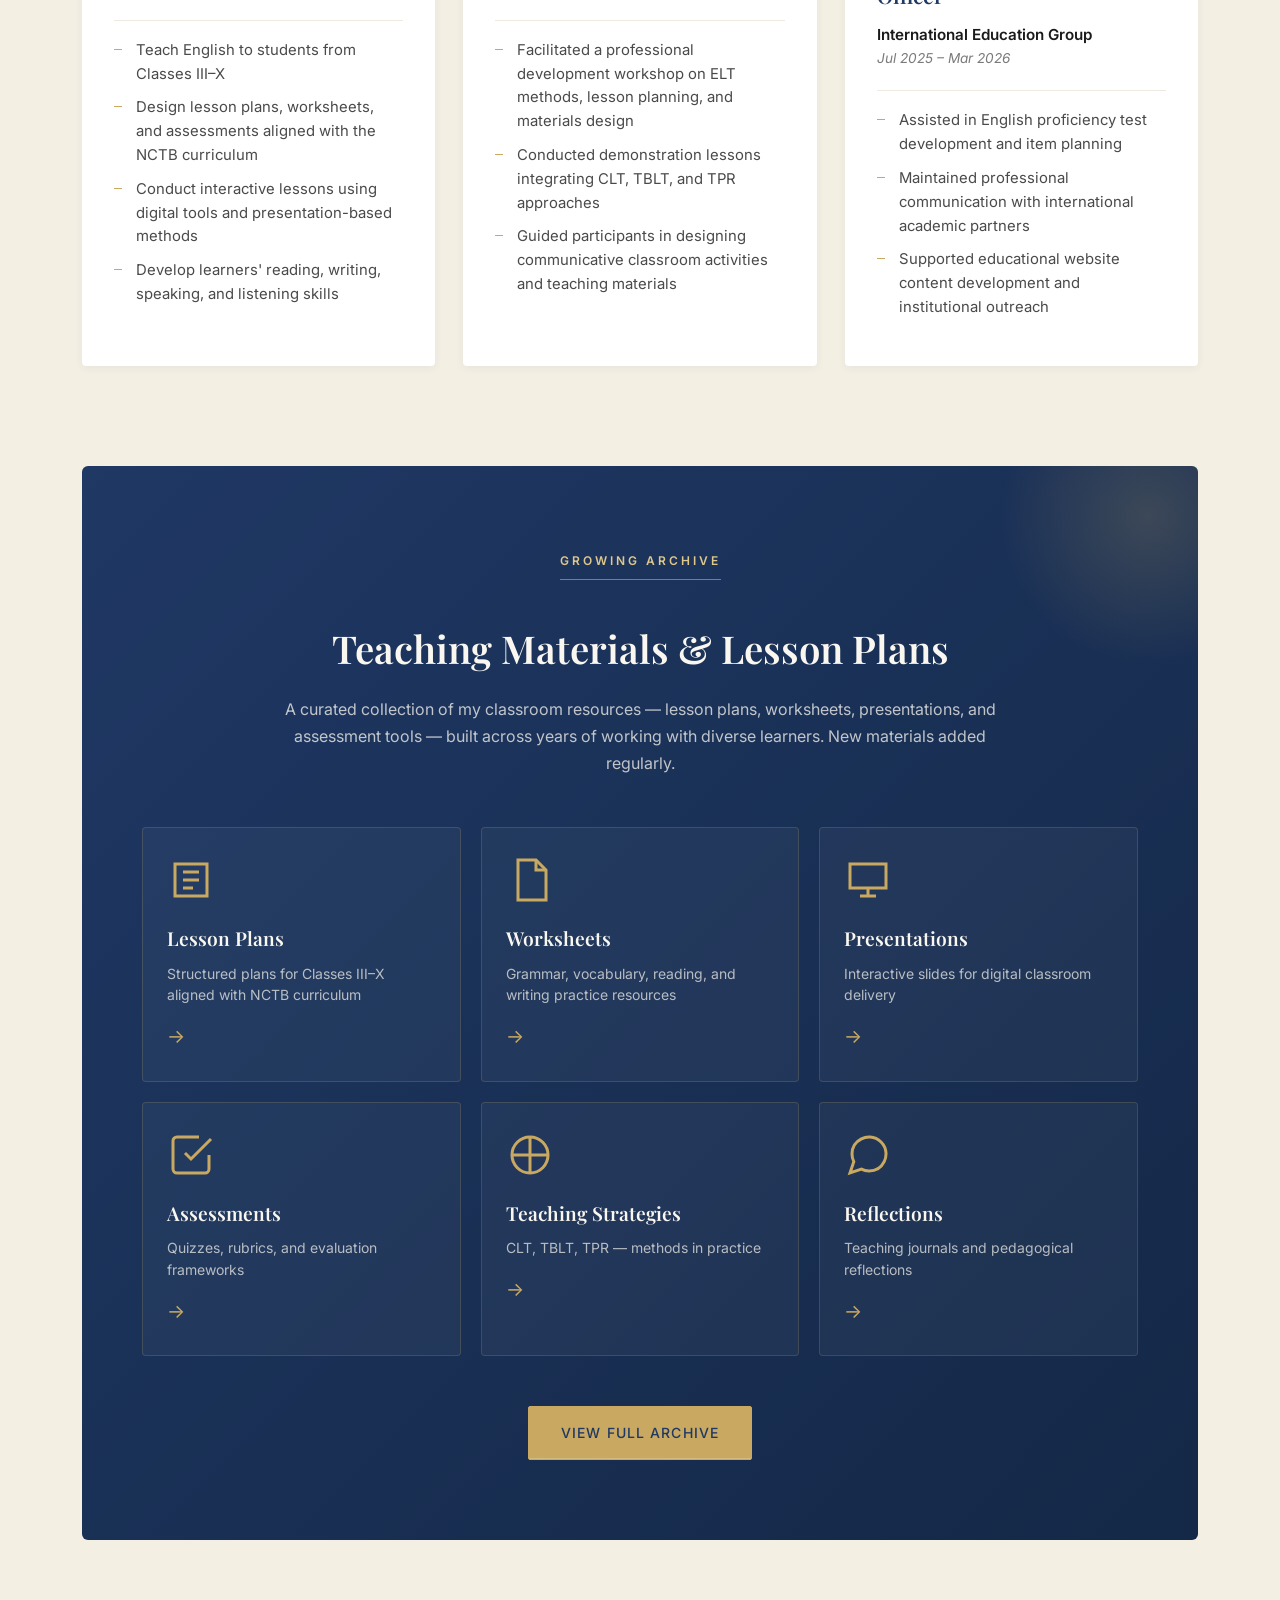
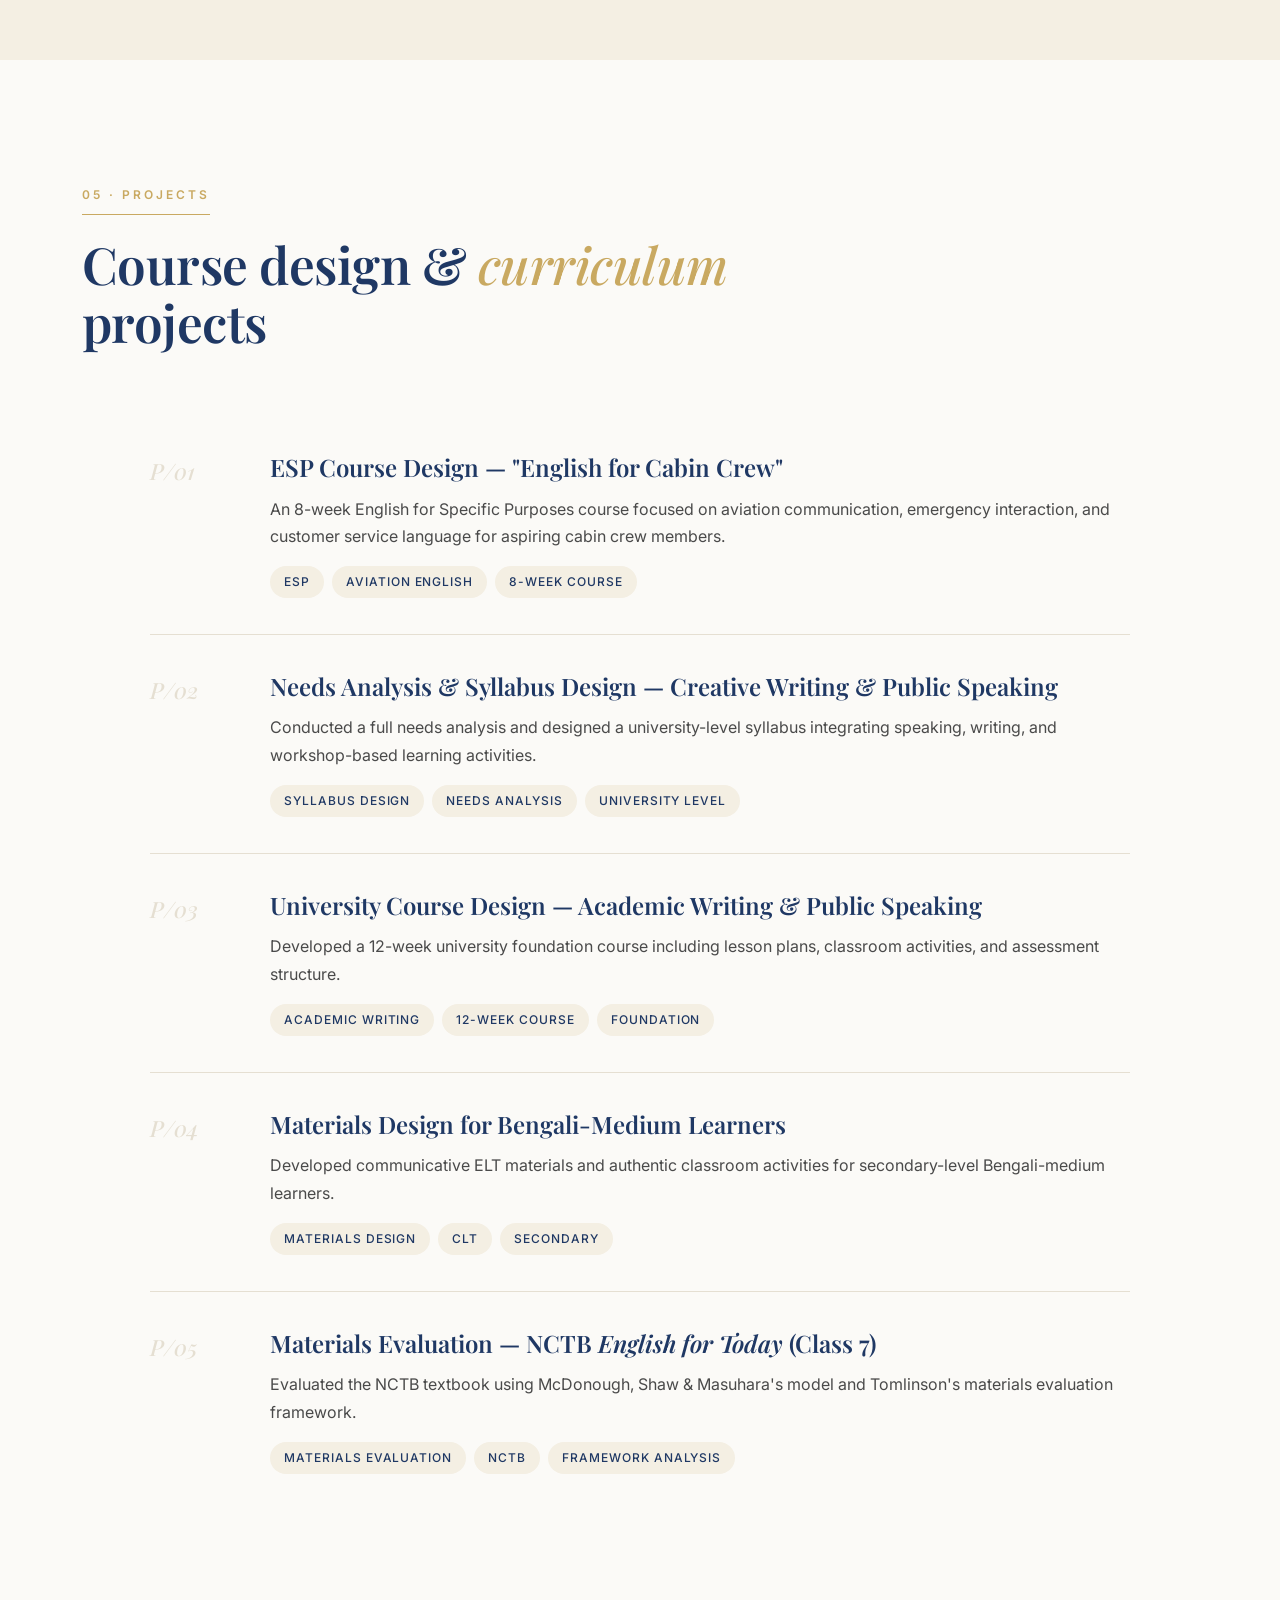
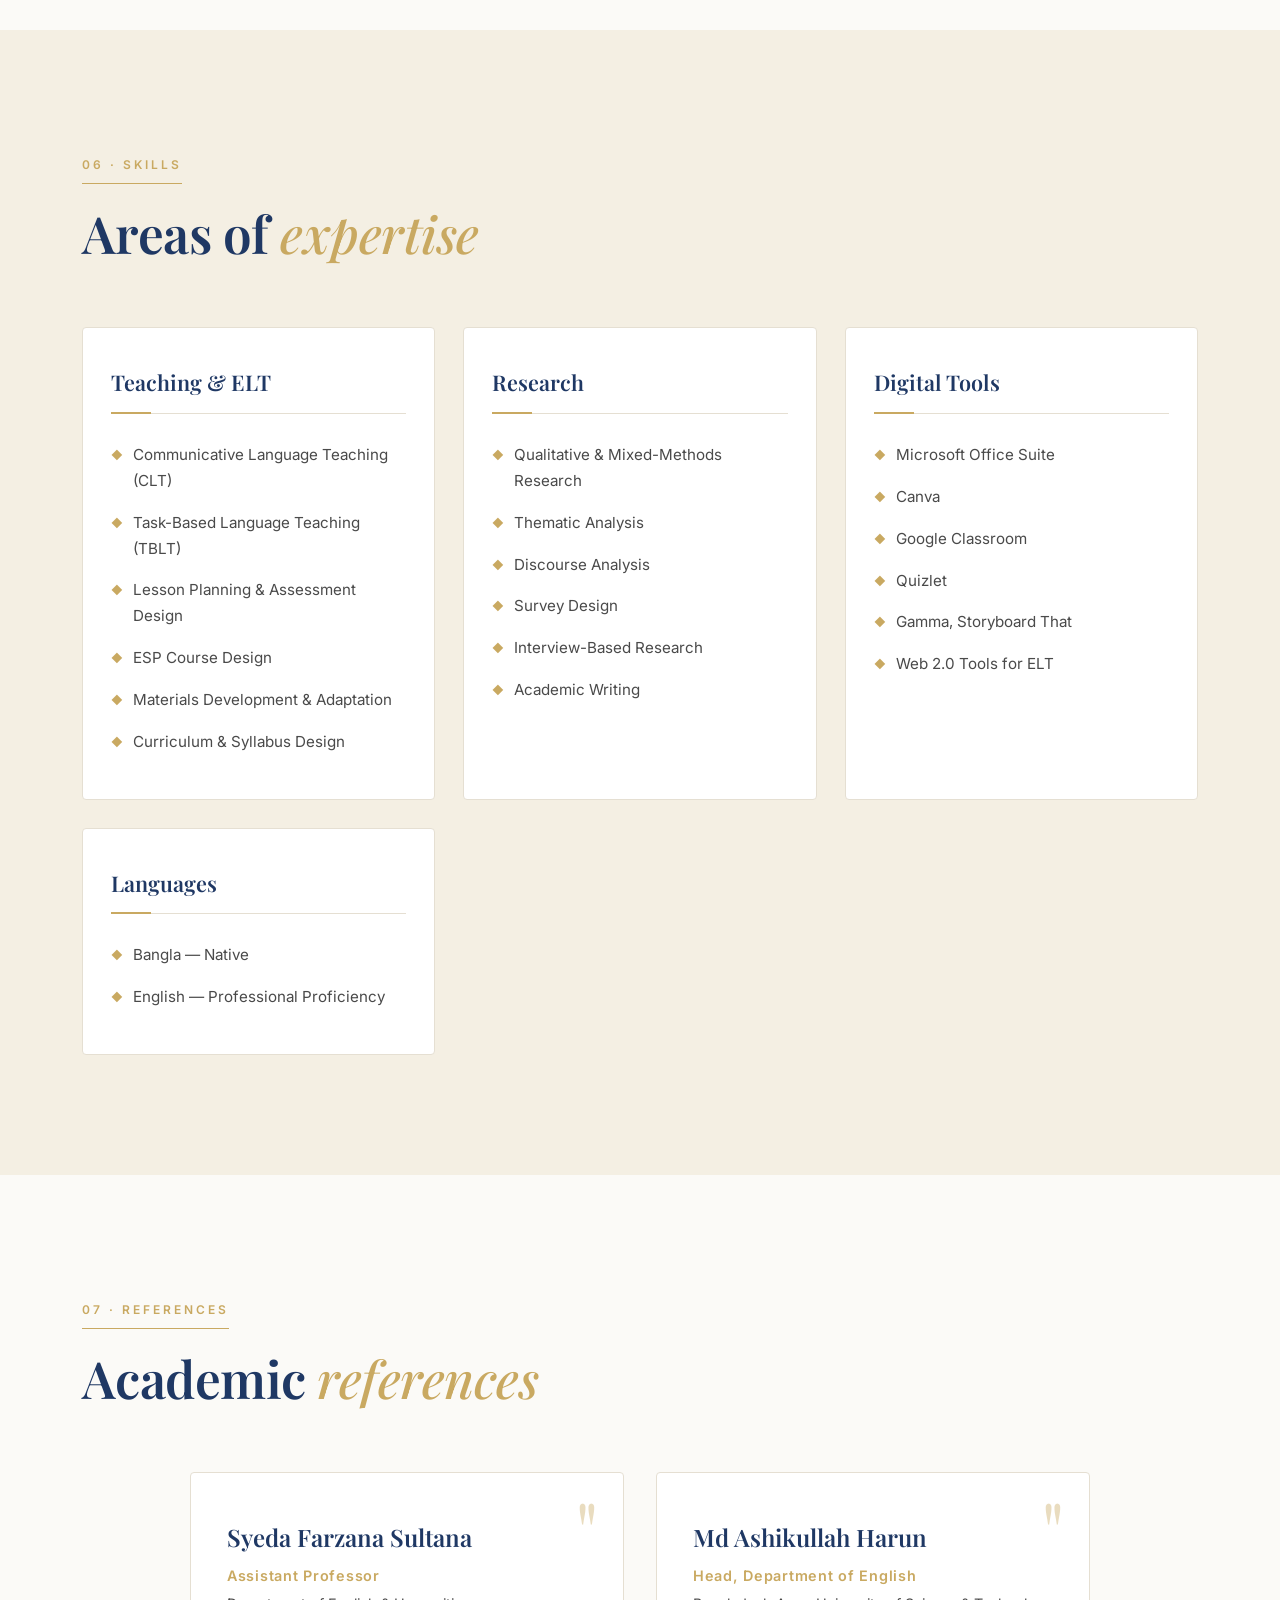
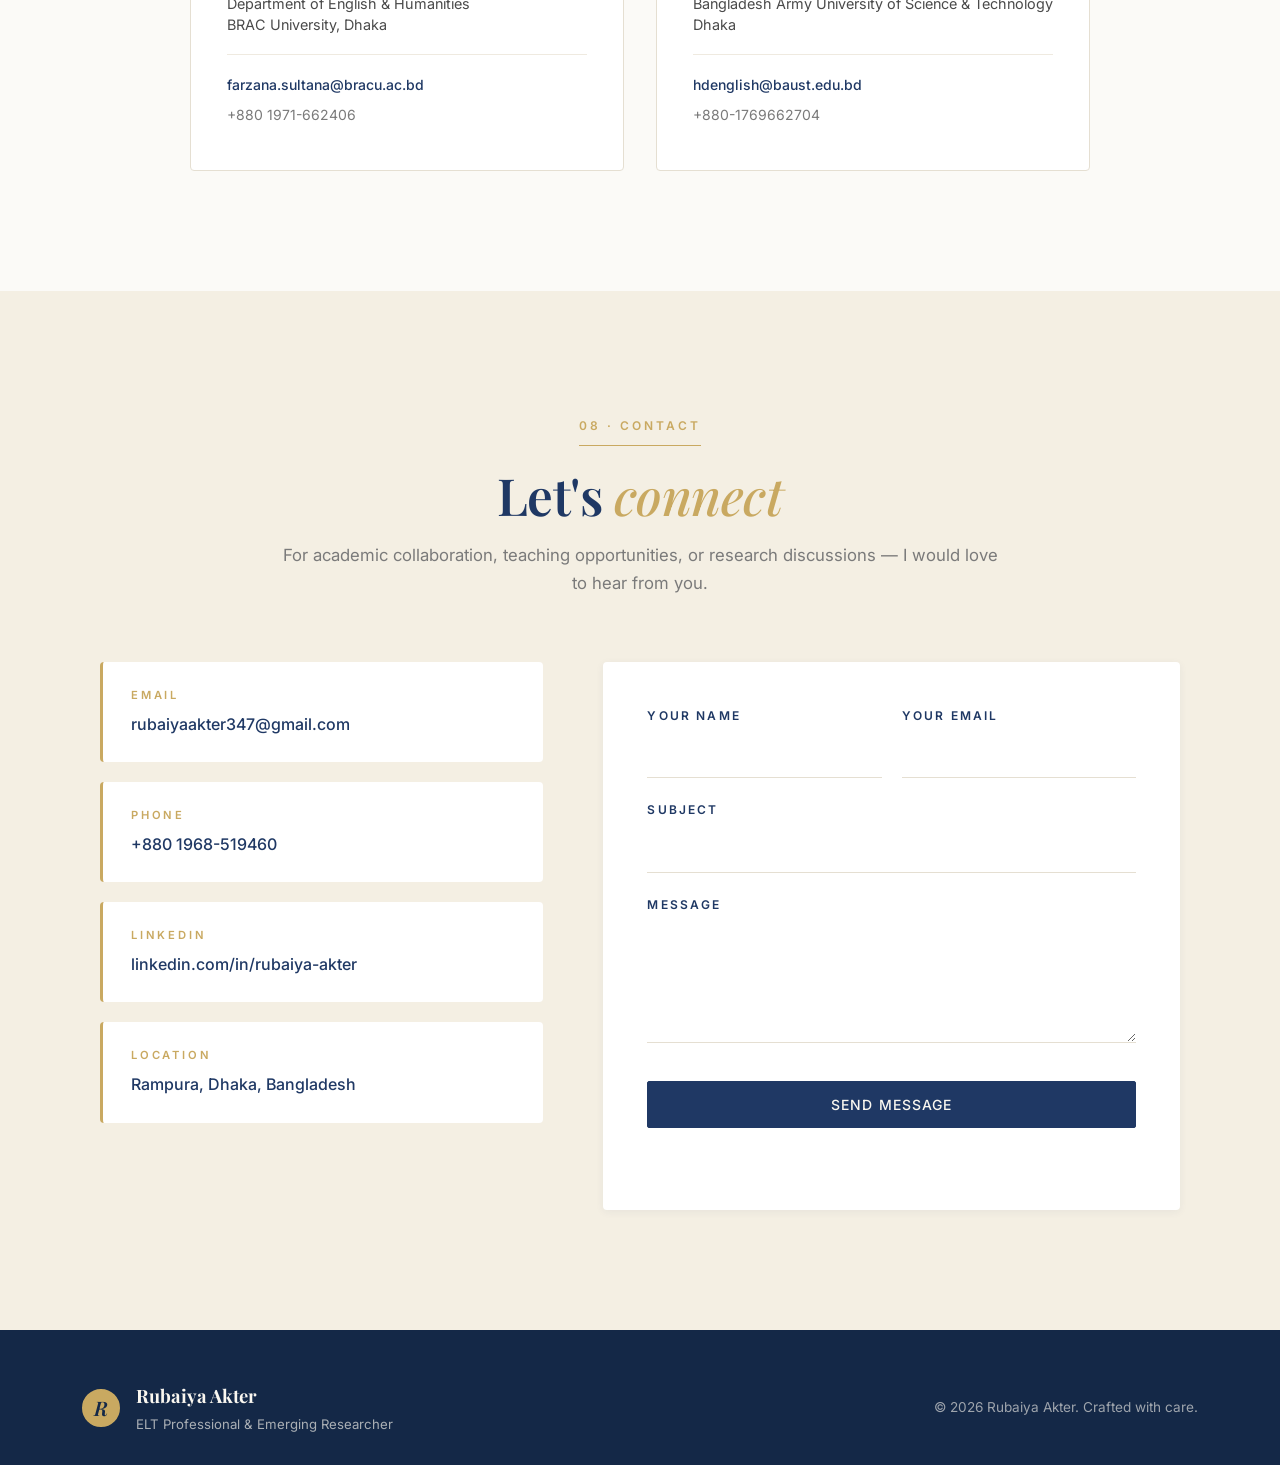
==== commit 2f5a06e9: "Remove duplicate portrait from About section" ====
--- a/index.html
+++ b/index.html
@@ -105,23 +105,6 @@
       </div>
 
       <div class="about-grid">
-        <div class="about-portrait reveal">
-          <div class="portrait-wrap">
-            <div class="portrait-backdrop"></div>
-            <div class="portrait-corner-tl"></div>
-            <div class="portrait-corner-br"></div>
-            <div class="portrait-frame">
-              <img src="rubaiya.jpeg" alt="Rubaiya Akter" class="portrait-img" />
-              <div class="portrait-inner-border"></div>
-            </div>
-            <div class="portrait-caption">
-              <span class="caption-line"></span>
-              <em>Rubaiya Akter</em>
-              <span class="caption-role">ELT Professional · Researcher</span>
-            </div>
-          </div>
-        </div>
-
         <div class="about-text reveal">
           <p class="lead">
             I am a research-oriented ELT professional dedicated to shaping how English is taught, learned, and assessed in Bangladesh and beyond.
@@ -137,24 +120,24 @@
             <em>Rubaiya Akter</em>
           </div>
         </div>
-      </div>
-
-      <div class="about-stats reveal">
-        <div class="stat-card">
-          <span class="stat-number" data-target="3.74" data-decimal="true">0</span>
-          <span class="stat-label">MA CGPA <small>/ 4.00</small></span>
-        </div>
-        <div class="stat-card">
-          <span class="stat-number" data-target="6">0</span>
-          <span class="stat-label">Research Studies</span>
-        </div>
-        <div class="stat-card">
-          <span class="stat-number" data-target="5">0</span>
-          <span class="stat-label">Course Designs</span>
-        </div>
-        <div class="stat-card">
-          <span class="stat-number" data-target="3">0</span>
-          <span class="stat-label">Years Teaching</span>
+
+        <div class="about-stats reveal">
+          <div class="stat-card">
+            <span class="stat-number" data-target="3.74" data-decimal="true">0</span>
+            <span class="stat-label">MA CGPA <small>/ 4.00</small></span>
+          </div>
+          <div class="stat-card">
+            <span class="stat-number" data-target="6">0</span>
+            <span class="stat-label">Research Studies</span>
+          </div>
+          <div class="stat-card">
+            <span class="stat-number" data-target="5">0</span>
+            <span class="stat-label">Course Designs</span>
+          </div>
+          <div class="stat-card">
+            <span class="stat-number" data-target="3">0</span>
+            <span class="stat-label">Years Teaching</span>
+          </div>
         </div>
       </div>
     </div>
--- a/styles.css
+++ b/styles.css
@@ -625,128 +625,9 @@
 
 .about-grid {
   display: grid;
-  grid-template-columns: 0.9fr 1.2fr;
+  grid-template-columns: 1.5fr 1fr;
   gap: 80px;
-  align-items: center;
-  margin-bottom: 70px;
-}
-
-/* ----- Portrait ----- */
-.about-portrait {
-  position: relative;
-  padding: 24px 28px 24px 24px;
-}
-
-.portrait-wrap {
-  position: relative;
-  max-width: 380px;
-  margin: 0 auto;
-}
-
-/* Navy offset block behind the photo */
-.portrait-backdrop {
-  position: absolute;
-  top: 22px;
-  left: -22px;
-  width: 100%;
-  height: calc(100% - 80px);
-  background: linear-gradient(135deg, var(--navy) 0%, var(--navy-deep) 100%);
-  border-radius: 4px;
-  z-index: 1;
-  transition: transform 0.5s var(--ease);
-}
-
-/* Gold corner accents */
-.portrait-corner-tl,
-.portrait-corner-br {
-  position: absolute;
-  width: 38px;
-  height: 38px;
-  border: 2px solid var(--gold);
-  z-index: 4;
-  pointer-events: none;
-  transition: all 0.5s var(--ease);
-}
-.portrait-corner-tl {
-  top: -10px;
-  left: -10px;
-  border-right: none;
-  border-bottom: none;
-}
-.portrait-corner-br {
-  bottom: 80px;
-  right: -10px;
-  border-left: none;
-  border-top: none;
-}
-
-.portrait-frame {
-  position: relative;
-  z-index: 2;
-  border-radius: 4px;
-  overflow: hidden;
-  aspect-ratio: 4 / 5;
-  background: var(--cream-warm);
-  box-shadow: var(--shadow-lg);
-  transition: transform 0.5s var(--ease);
-}
-
-.portrait-img {
-  width: 100%;
-  height: 100%;
-  object-fit: cover;
-  object-position: center top;
-  display: block;
-  filter: saturate(1.02) contrast(1.02);
-  transition: transform 0.7s var(--ease);
-}
-
-/* Subtle navy/gold inner glow */
-.portrait-inner-border {
-  position: absolute;
-  inset: 12px;
-  border: 1px solid rgba(201, 169, 97, 0.55);
-  z-index: 3;
-  pointer-events: none;
-  transition: inset 0.4s var(--ease);
-}
-
-/* Hover */
-.portrait-wrap:hover .portrait-frame { transform: translate(-4px, -4px); }
-.portrait-wrap:hover .portrait-backdrop { transform: translate(6px, 6px); }
-.portrait-wrap:hover .portrait-img { transform: scale(1.03); }
-.portrait-wrap:hover .portrait-corner-tl { top: -14px; left: -14px; }
-.portrait-wrap:hover .portrait-corner-br { right: -14px; }
-
-/* Caption */
-.portrait-caption {
-  margin-top: 28px;
-  text-align: center;
-  position: relative;
-  z-index: 2;
-}
-.caption-line {
-  display: block;
-  width: 50px;
-  height: 1px;
-  background: var(--gold);
-  margin: 0 auto 14px;
-}
-.portrait-caption em {
-  font-family: var(--font-display);
-  font-style: italic;
-  font-size: 1.4rem;
-  color: var(--navy);
-  font-weight: 600;
-  display: block;
-  margin-bottom: 6px;
-}
-.caption-role {
-  font-size: 0.72rem;
-  letter-spacing: 0.25em;
-  text-transform: uppercase;
-  color: var(--gold);
-  font-weight: 600;
+  align-items: start;
 }
 
 .about-text .lead {
@@ -781,7 +662,7 @@
 
 .about-stats {
   display: grid;
-  grid-template-columns: repeat(4, 1fr);
+  grid-template-columns: repeat(2, 1fr);
   gap: 20px;
 }
 .stat-card {
@@ -1629,9 +1510,7 @@
    ========================================================= */
 @media (max-width: 968px) {
   .section { padding: 90px 0; }
-  .about-grid { grid-template-columns: 1fr; gap: 60px; }
-  .about-stats { grid-template-columns: repeat(2, 1fr); }
-  .portrait-wrap { max-width: 340px; }
+  .about-grid { grid-template-columns: 1fr; gap: 50px; }
 
   .hero { min-height: auto; padding: 140px 0 100px; }
   .hero-container { grid-template-columns: 1fr; gap: 60px; text-align: center; }
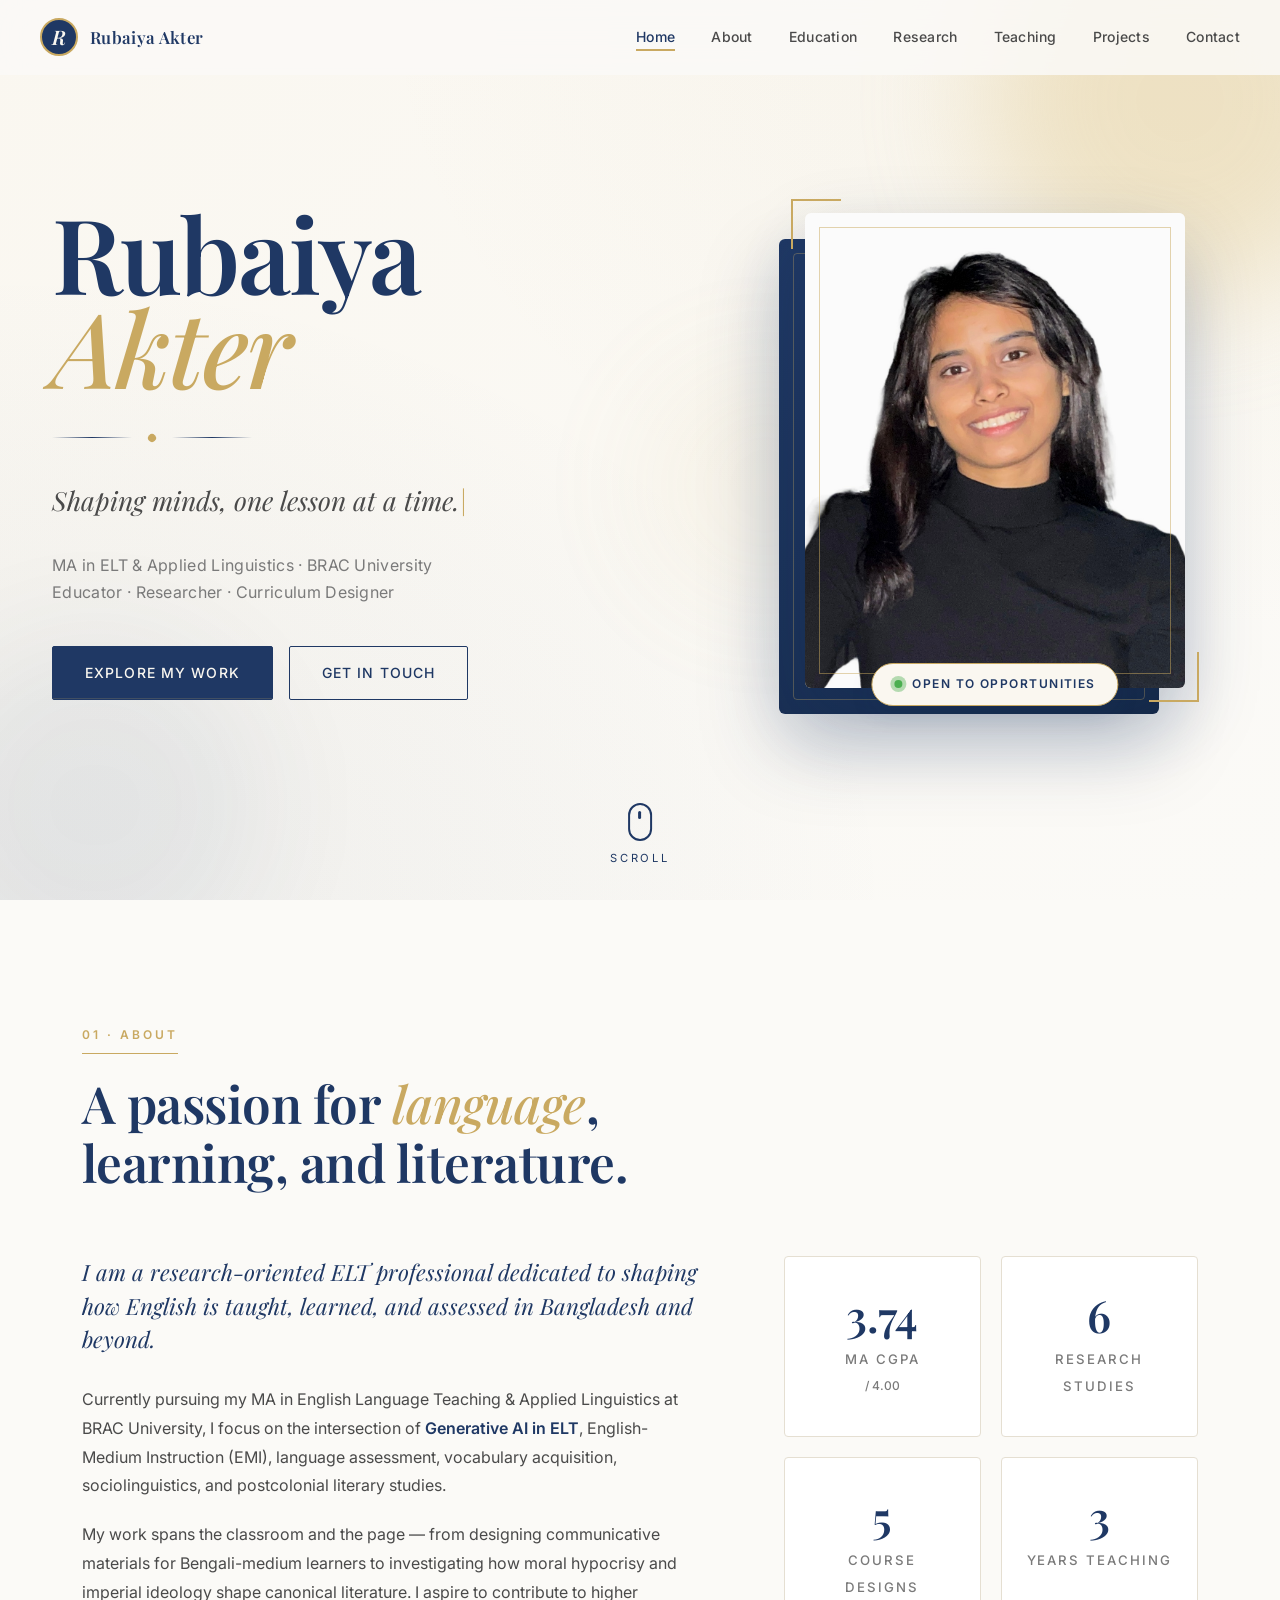
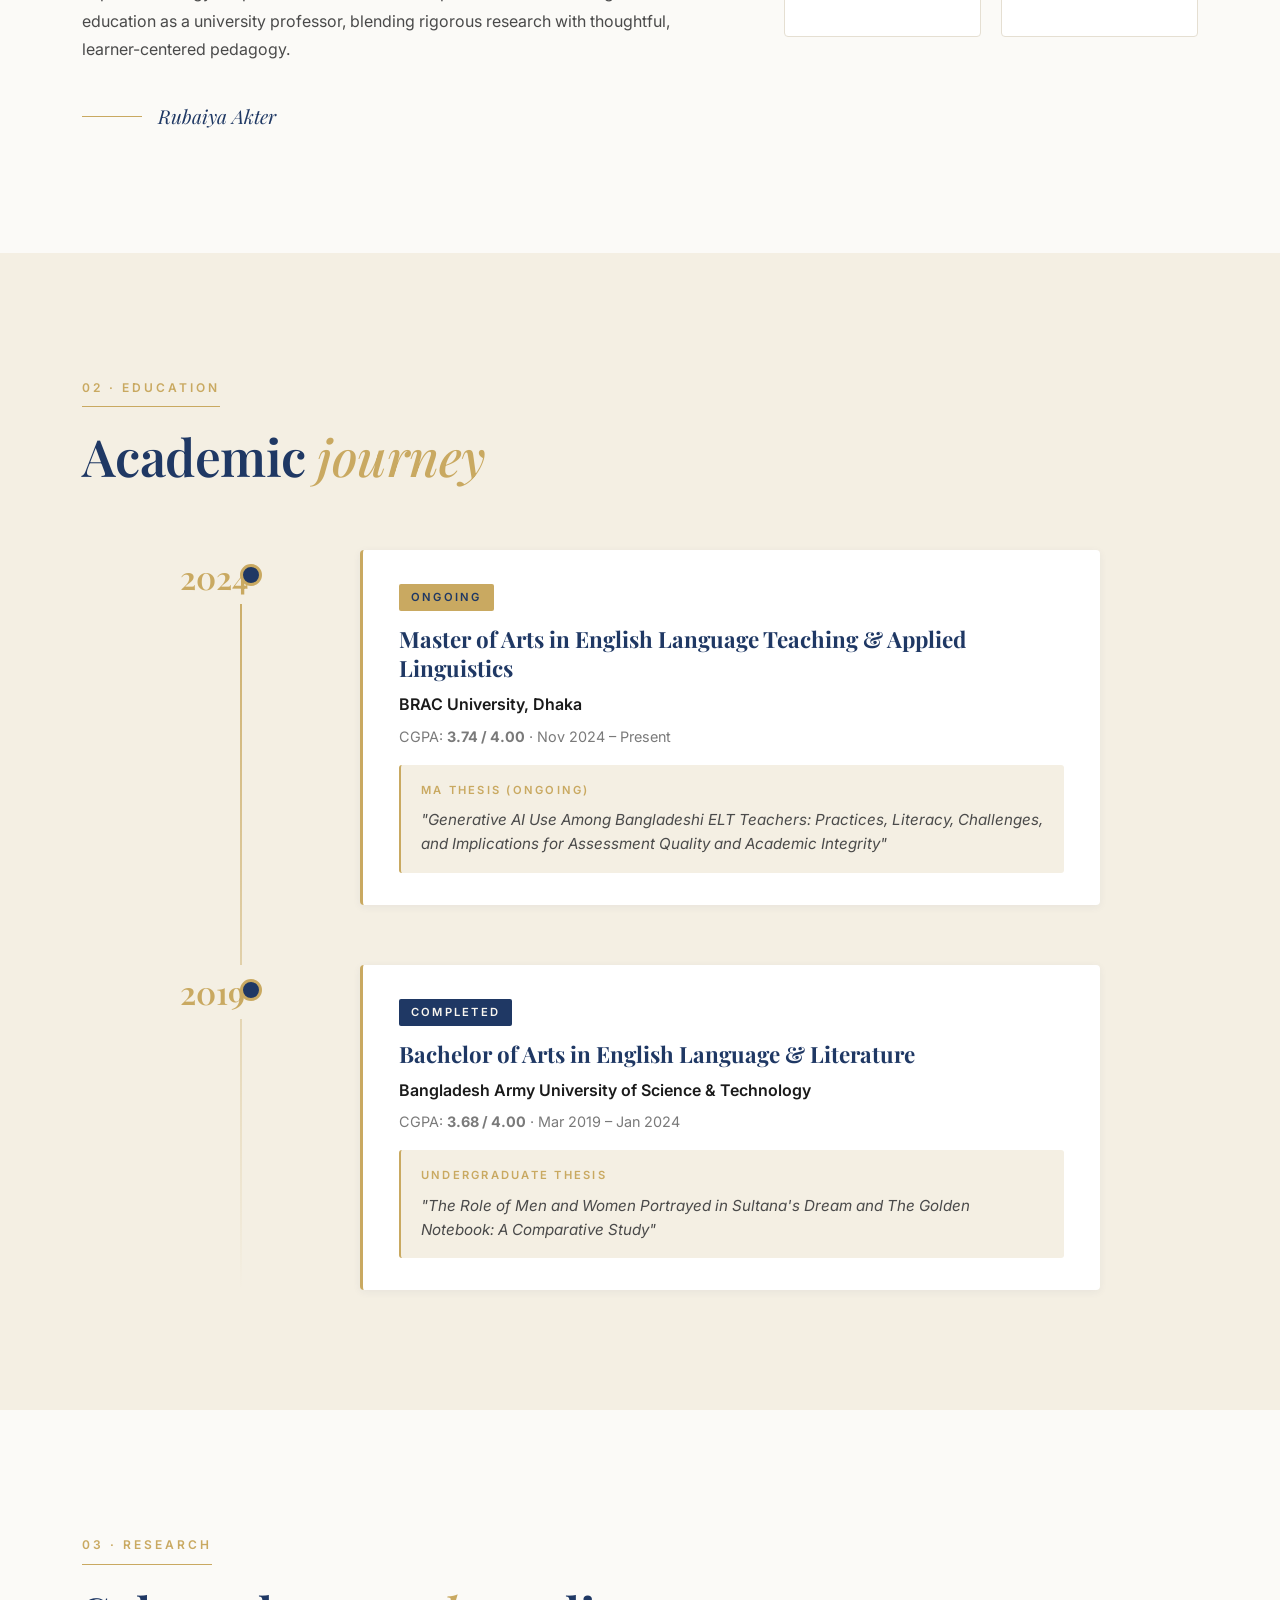
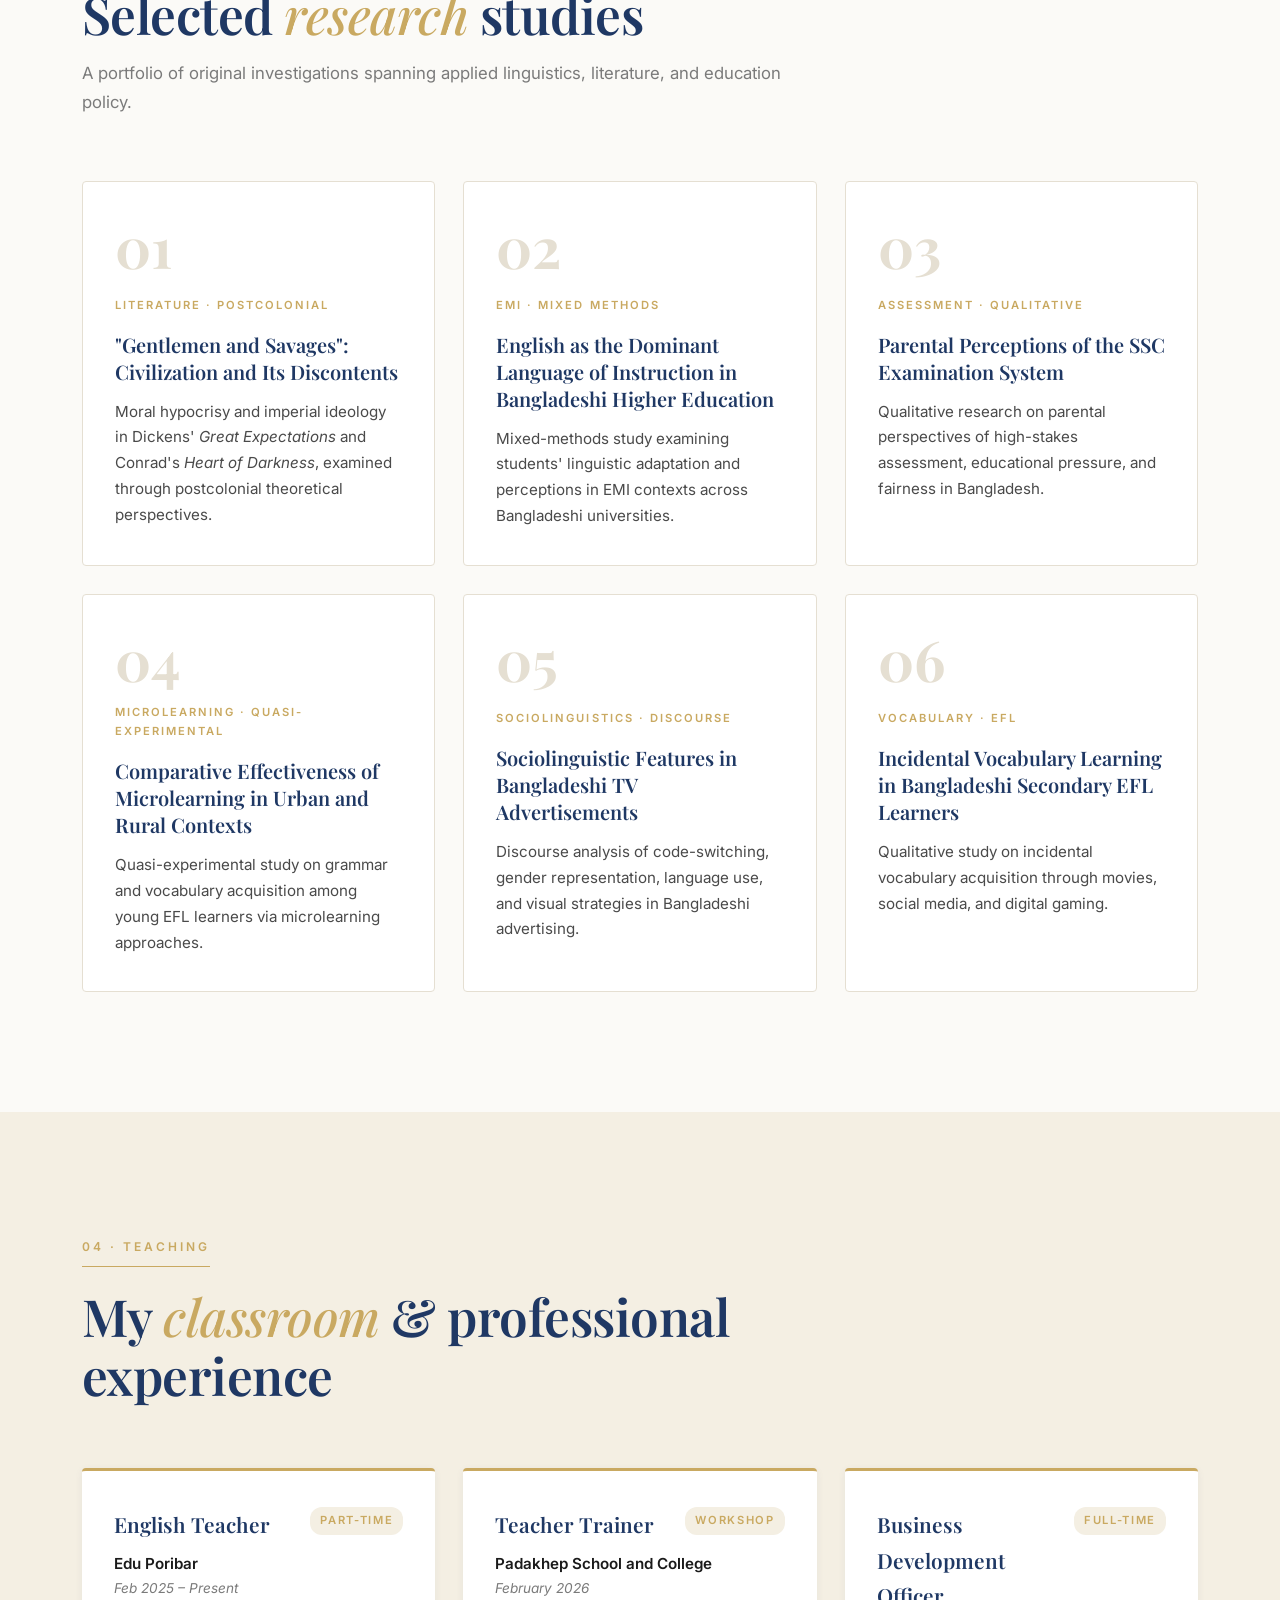
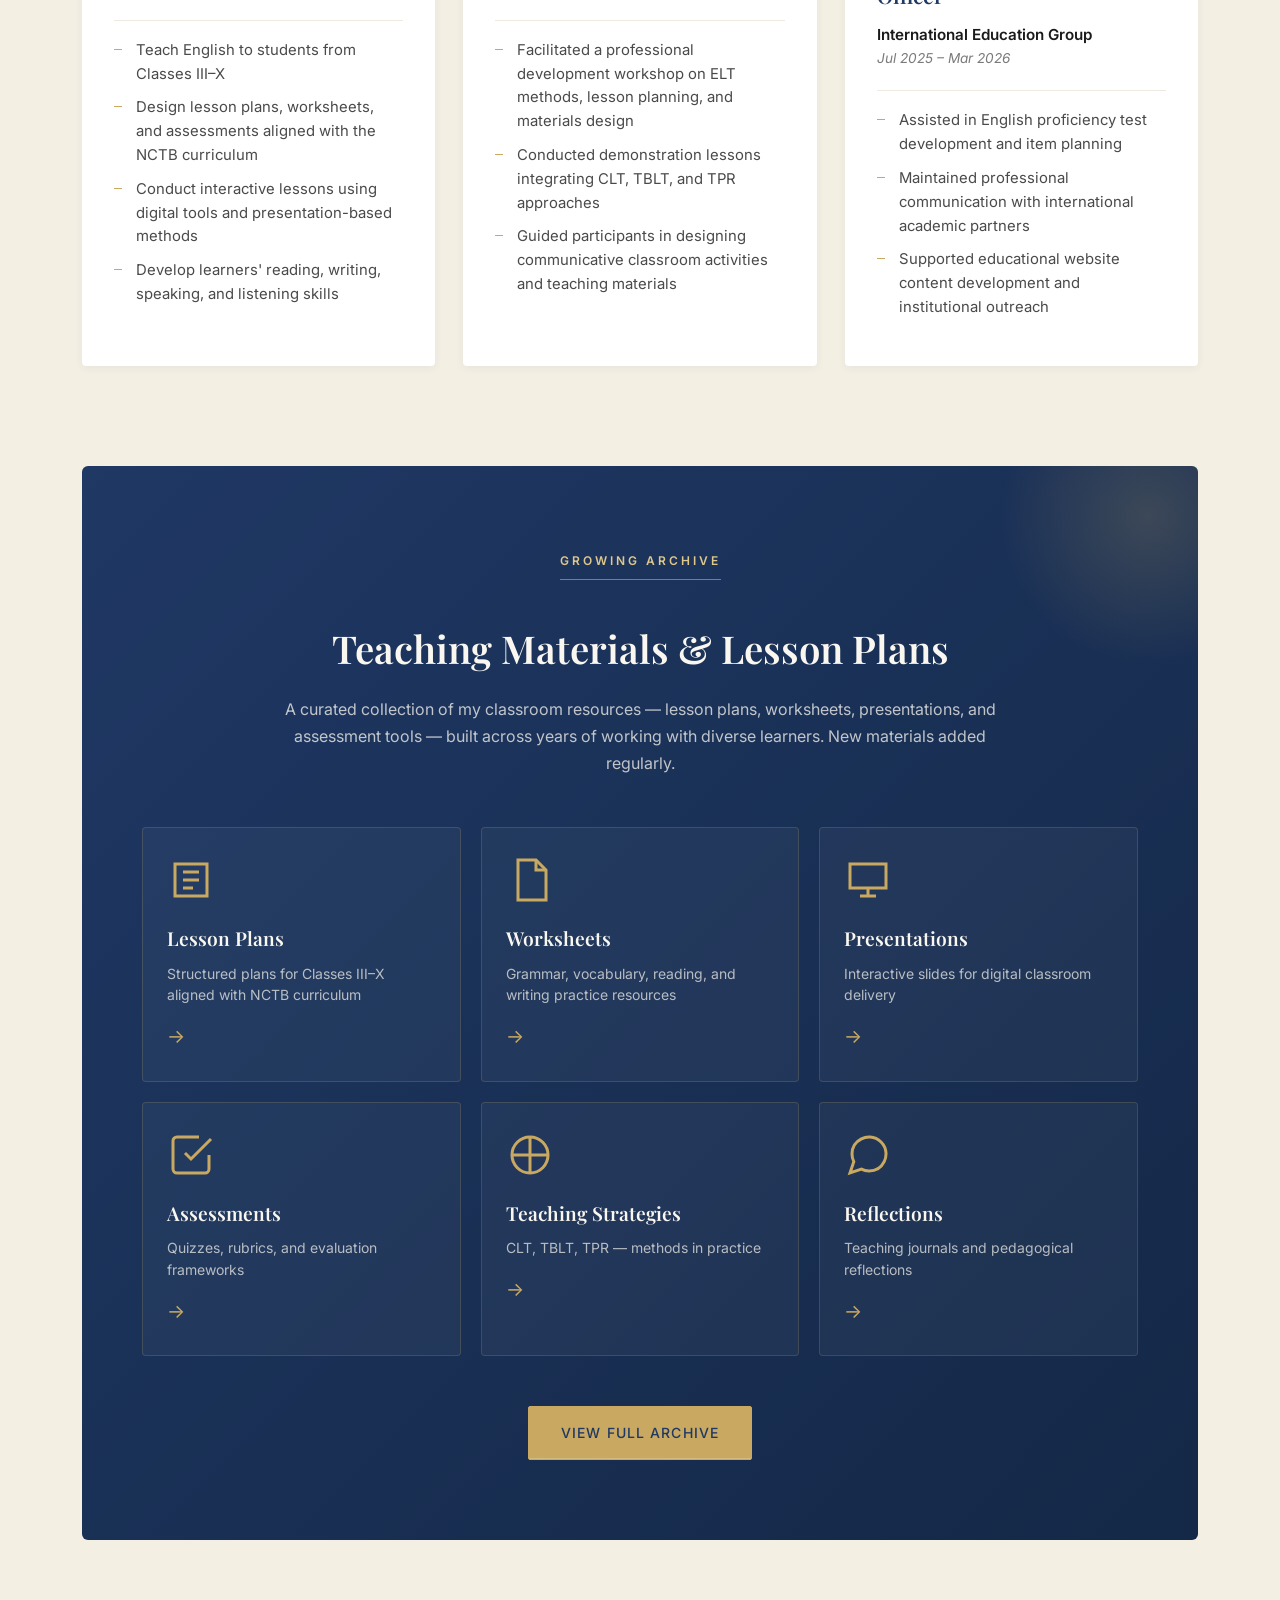
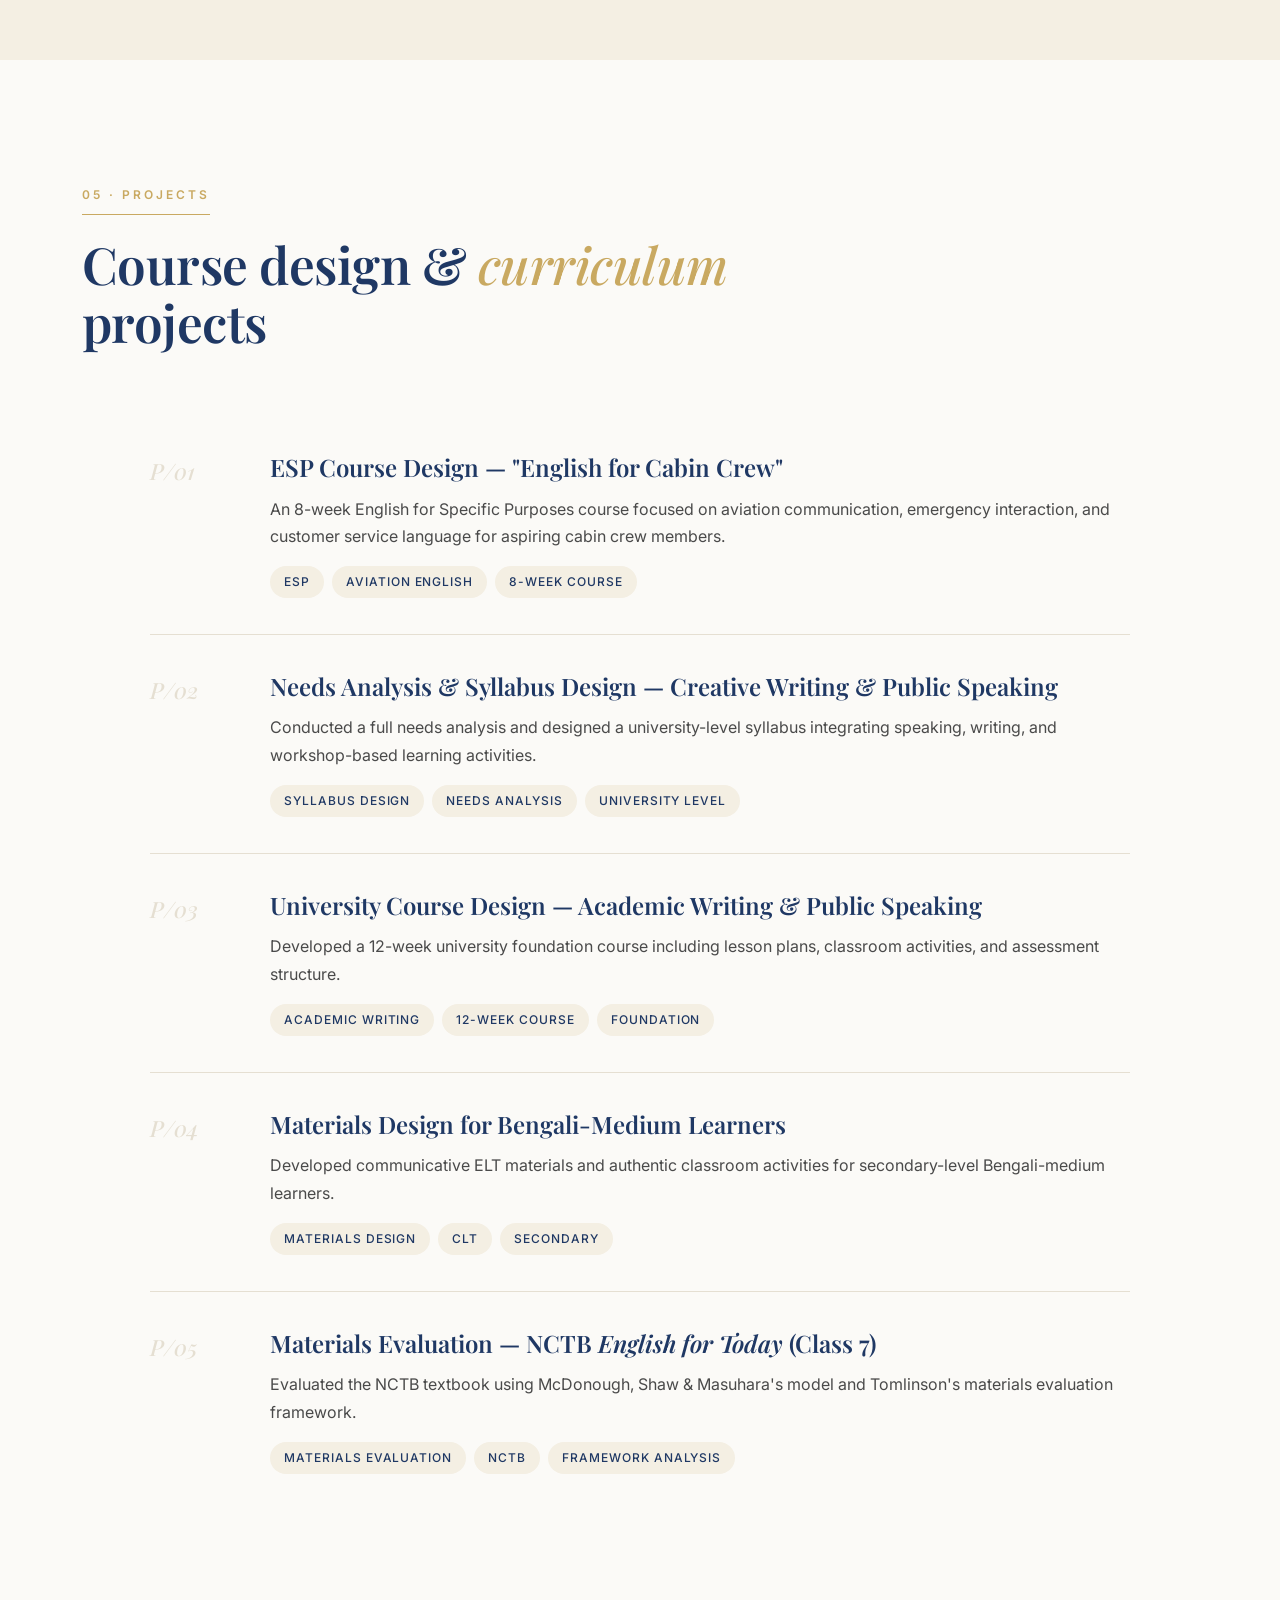
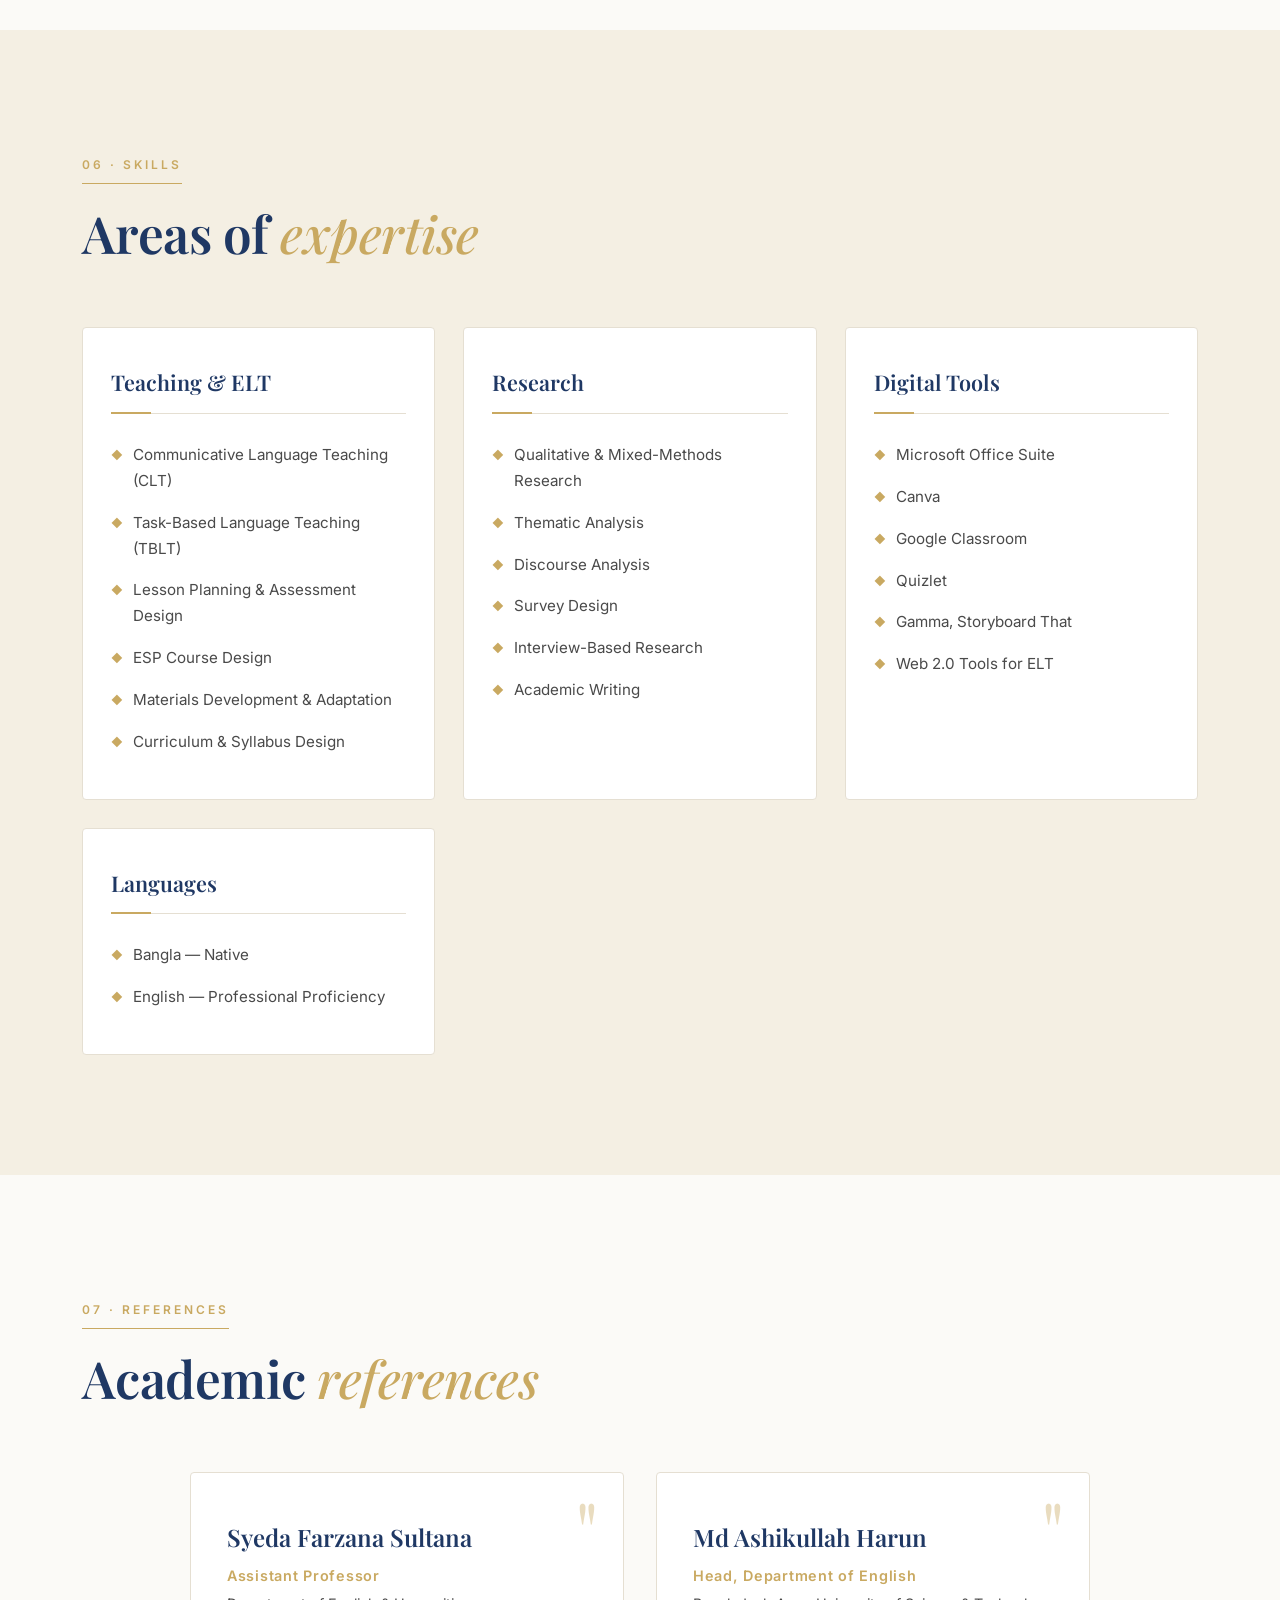
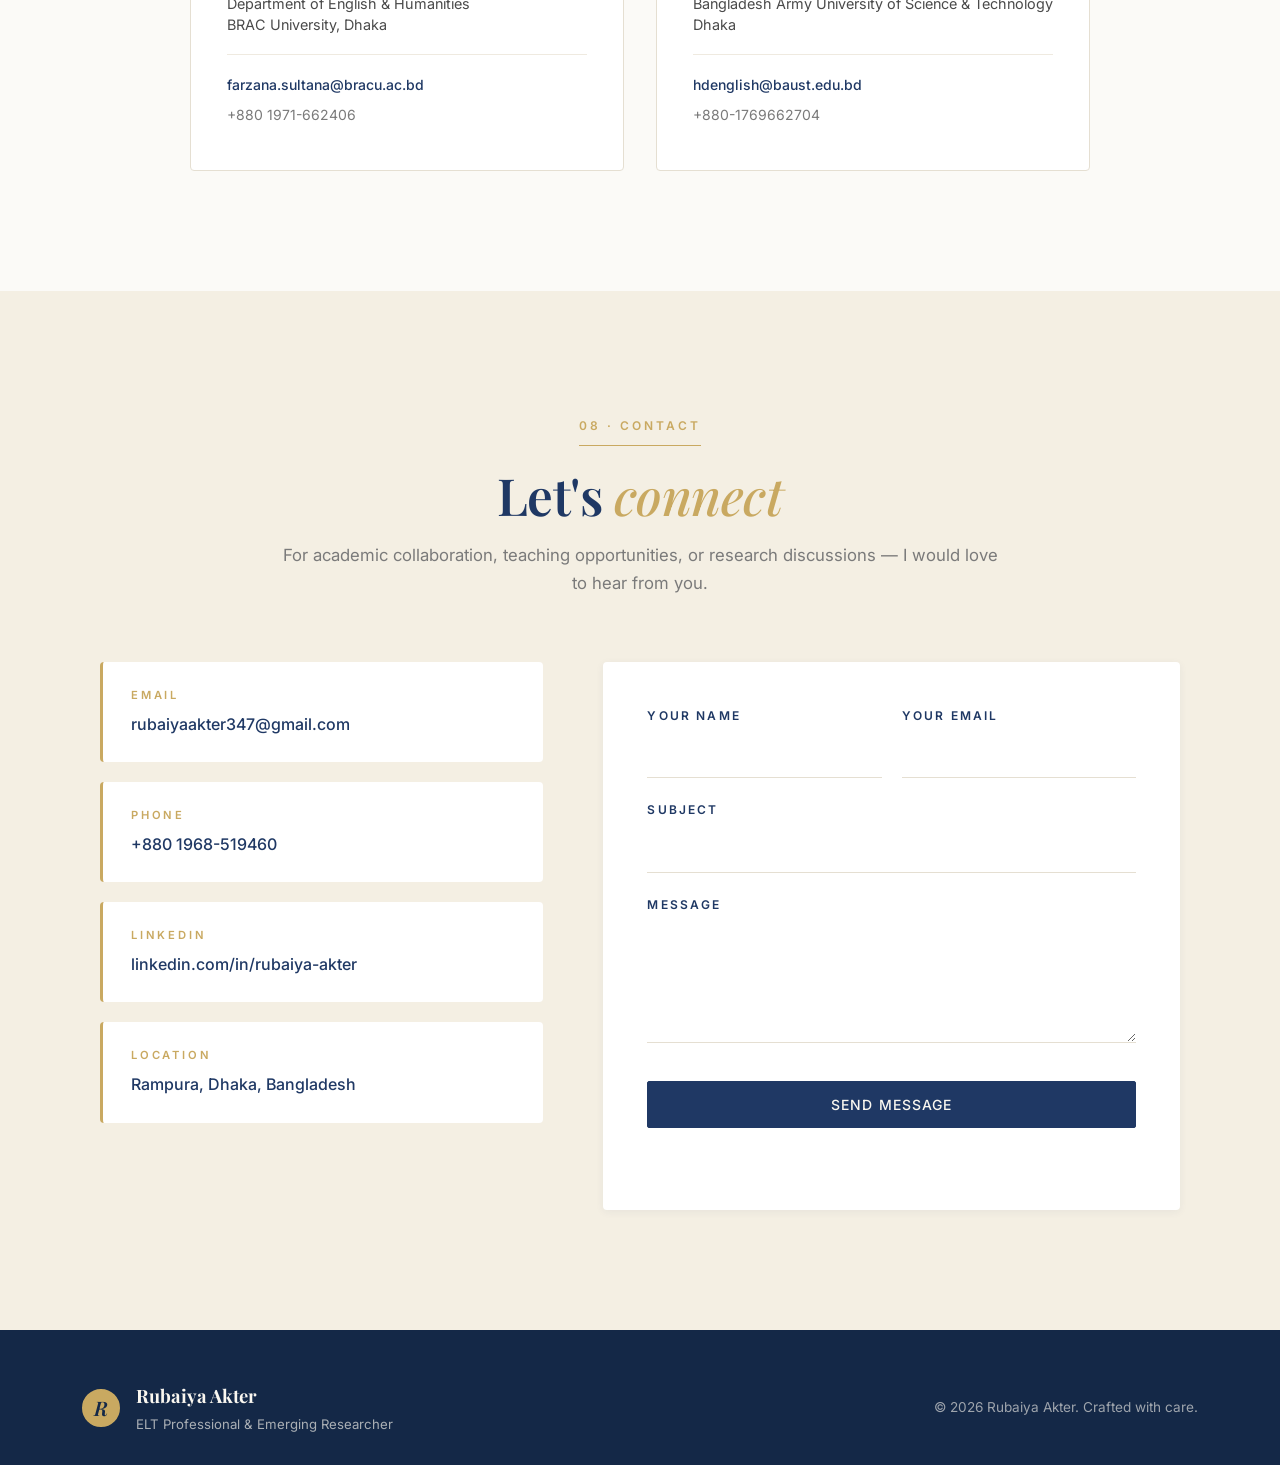
==== commit 4acfeded: "Remove hero greeting line" ====
--- a/index.html
+++ b/index.html
@@ -49,7 +49,6 @@
     </div>
     <div class="hero-container">
       <div class="hero-content">
-        <p class="hero-greeting fade-up">Welcome to my academic portfolio</p>
         <h1 class="hero-name fade-up delay-1">
           <span class="name-line">Rubaiya</span>
           <span class="name-line italic">Akter</span>
--- a/styles.css
+++ b/styles.css
@@ -288,16 +288,6 @@
 
 .hero-content {
   text-align: left;
-}
-
-.hero-greeting {
-  font-family: var(--font-sans);
-  font-size: 0.875rem;
-  letter-spacing: 0.3em;
-  text-transform: uppercase;
-  color: var(--gold);
-  margin-bottom: 24px;
-  font-weight: 500;
 }
 
 .hero-name {
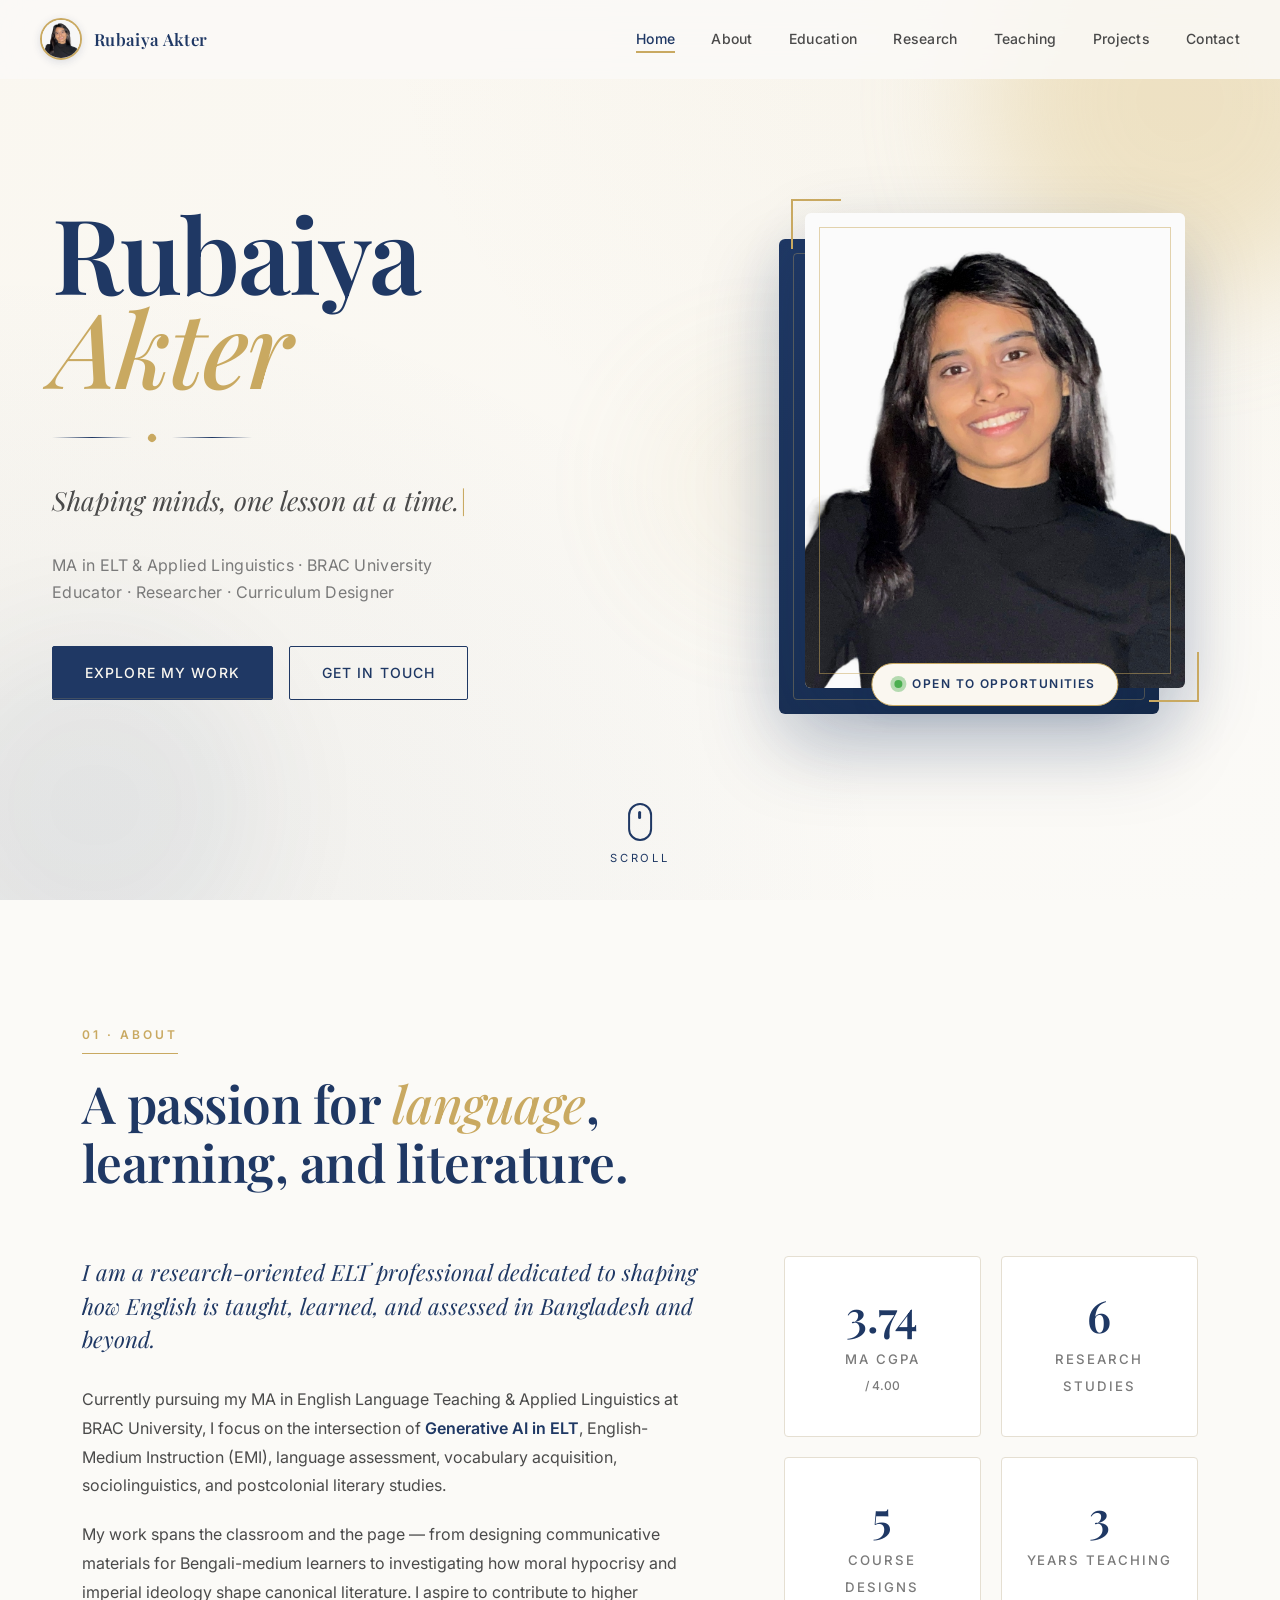
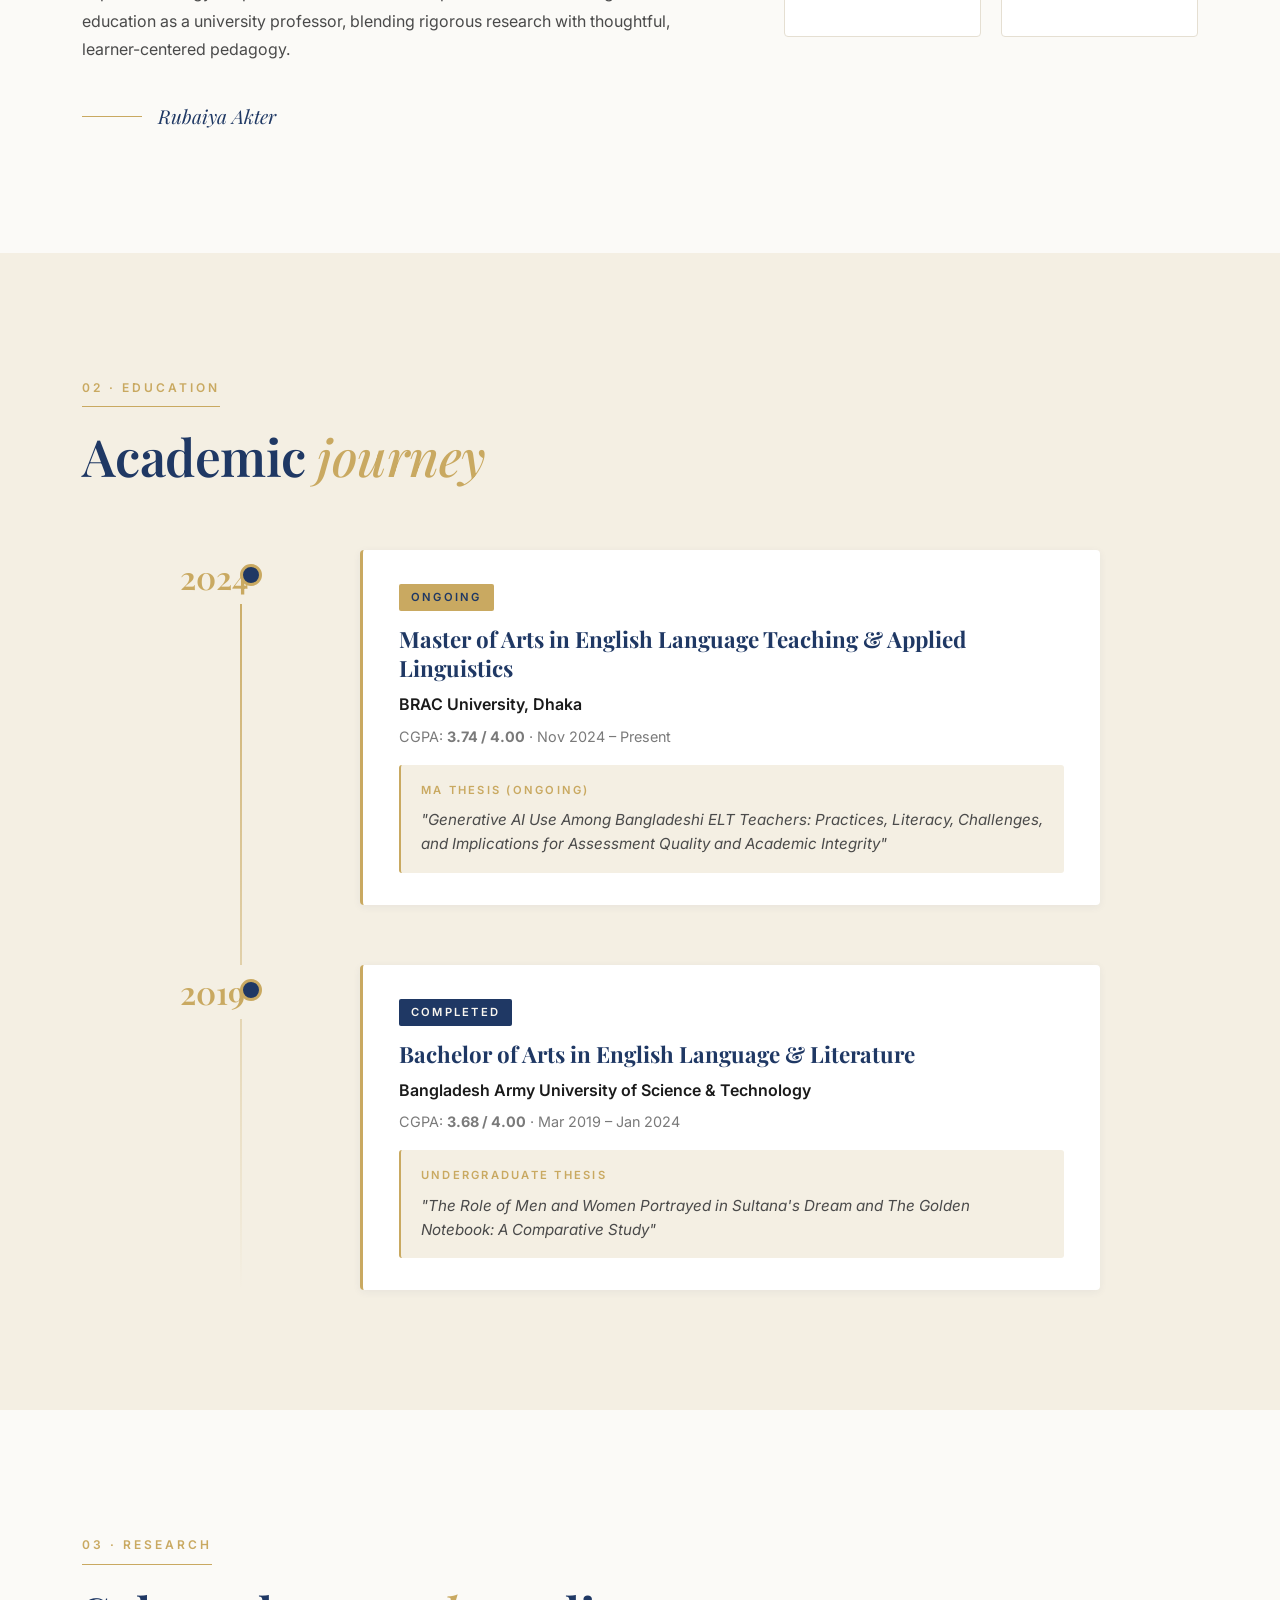
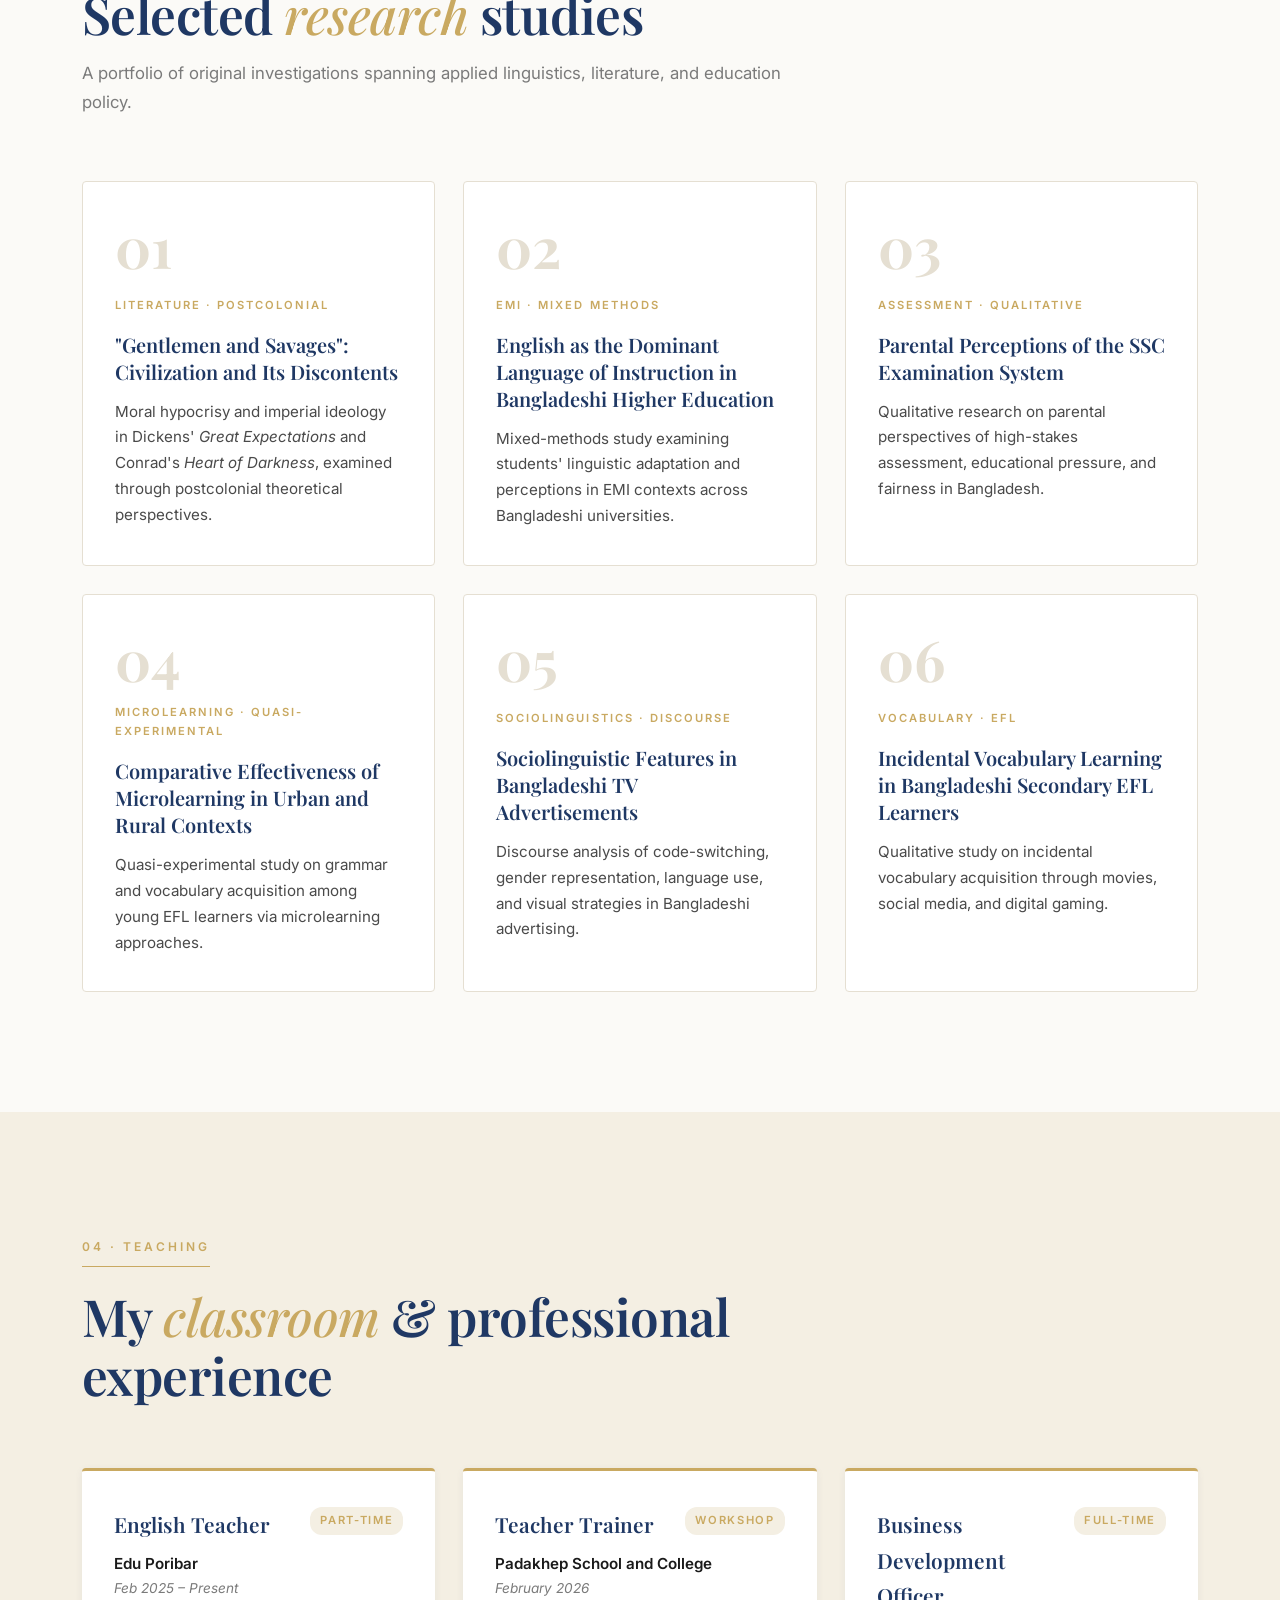
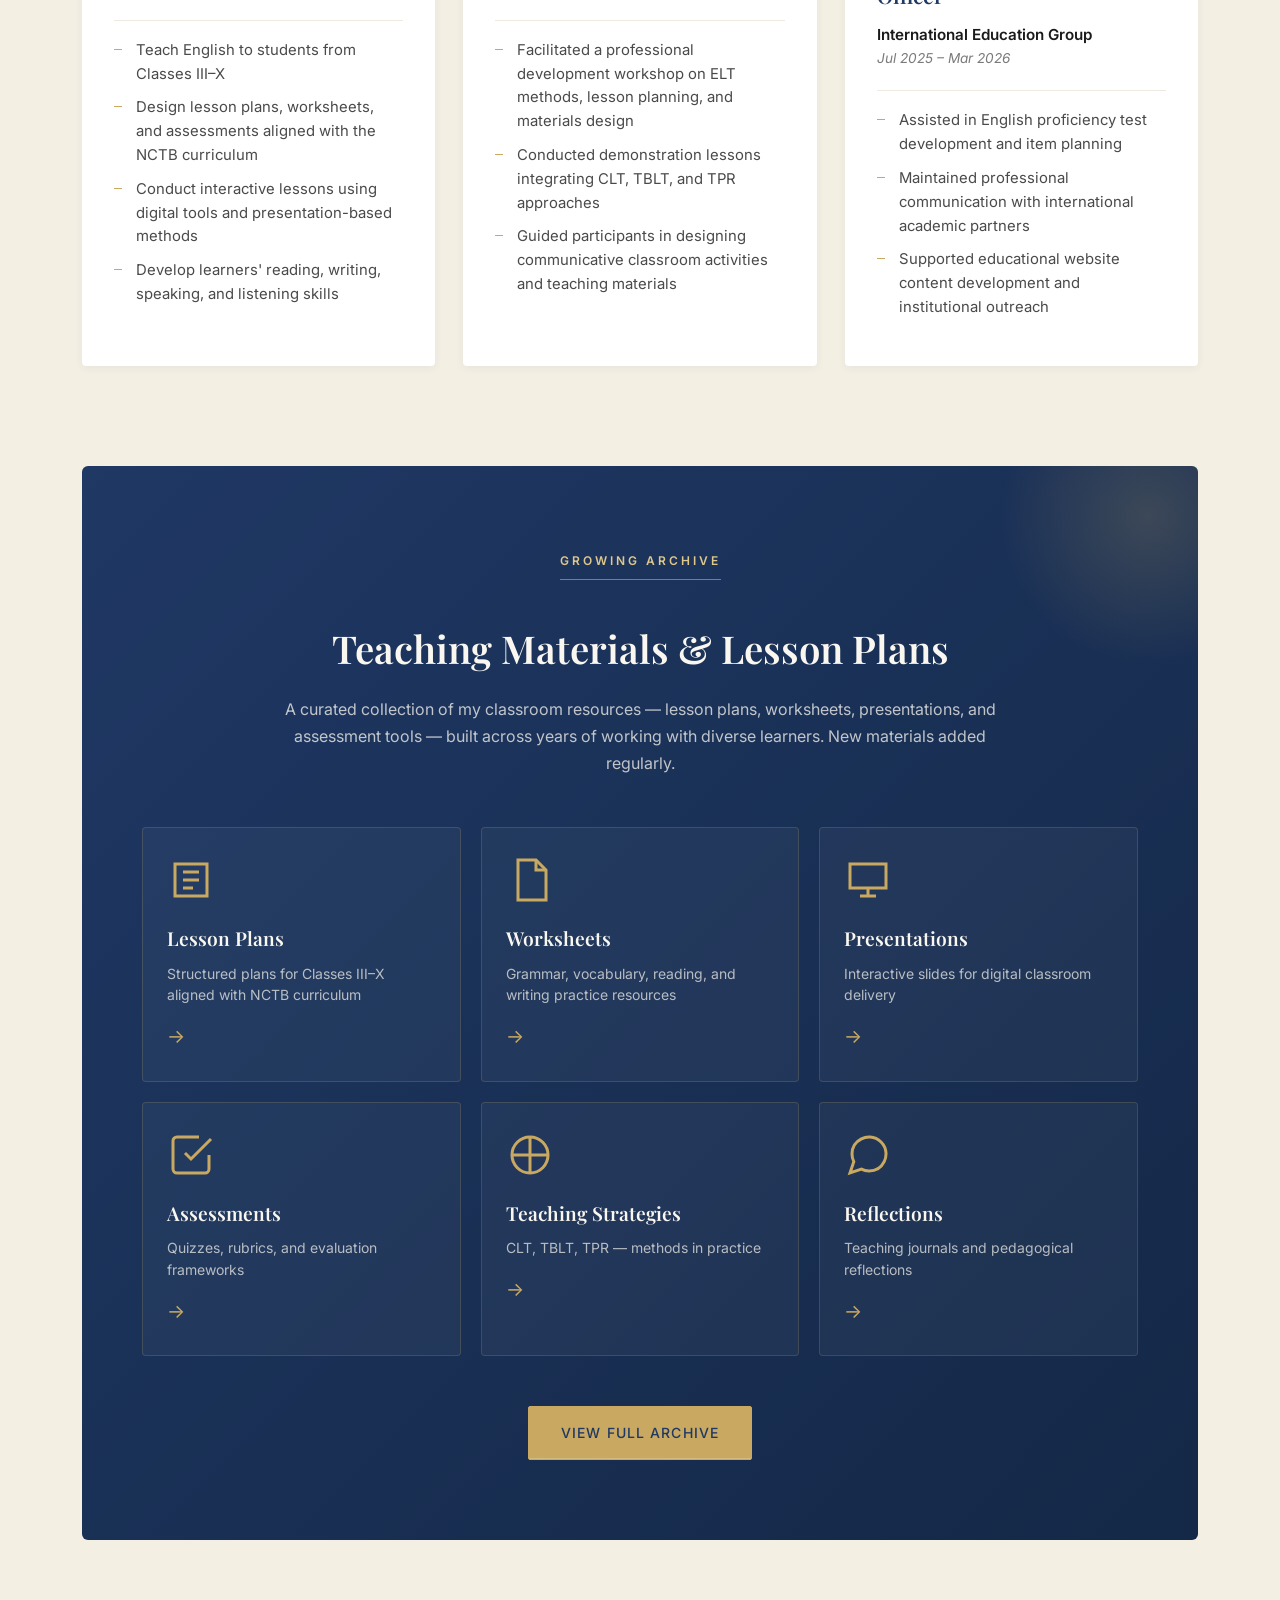
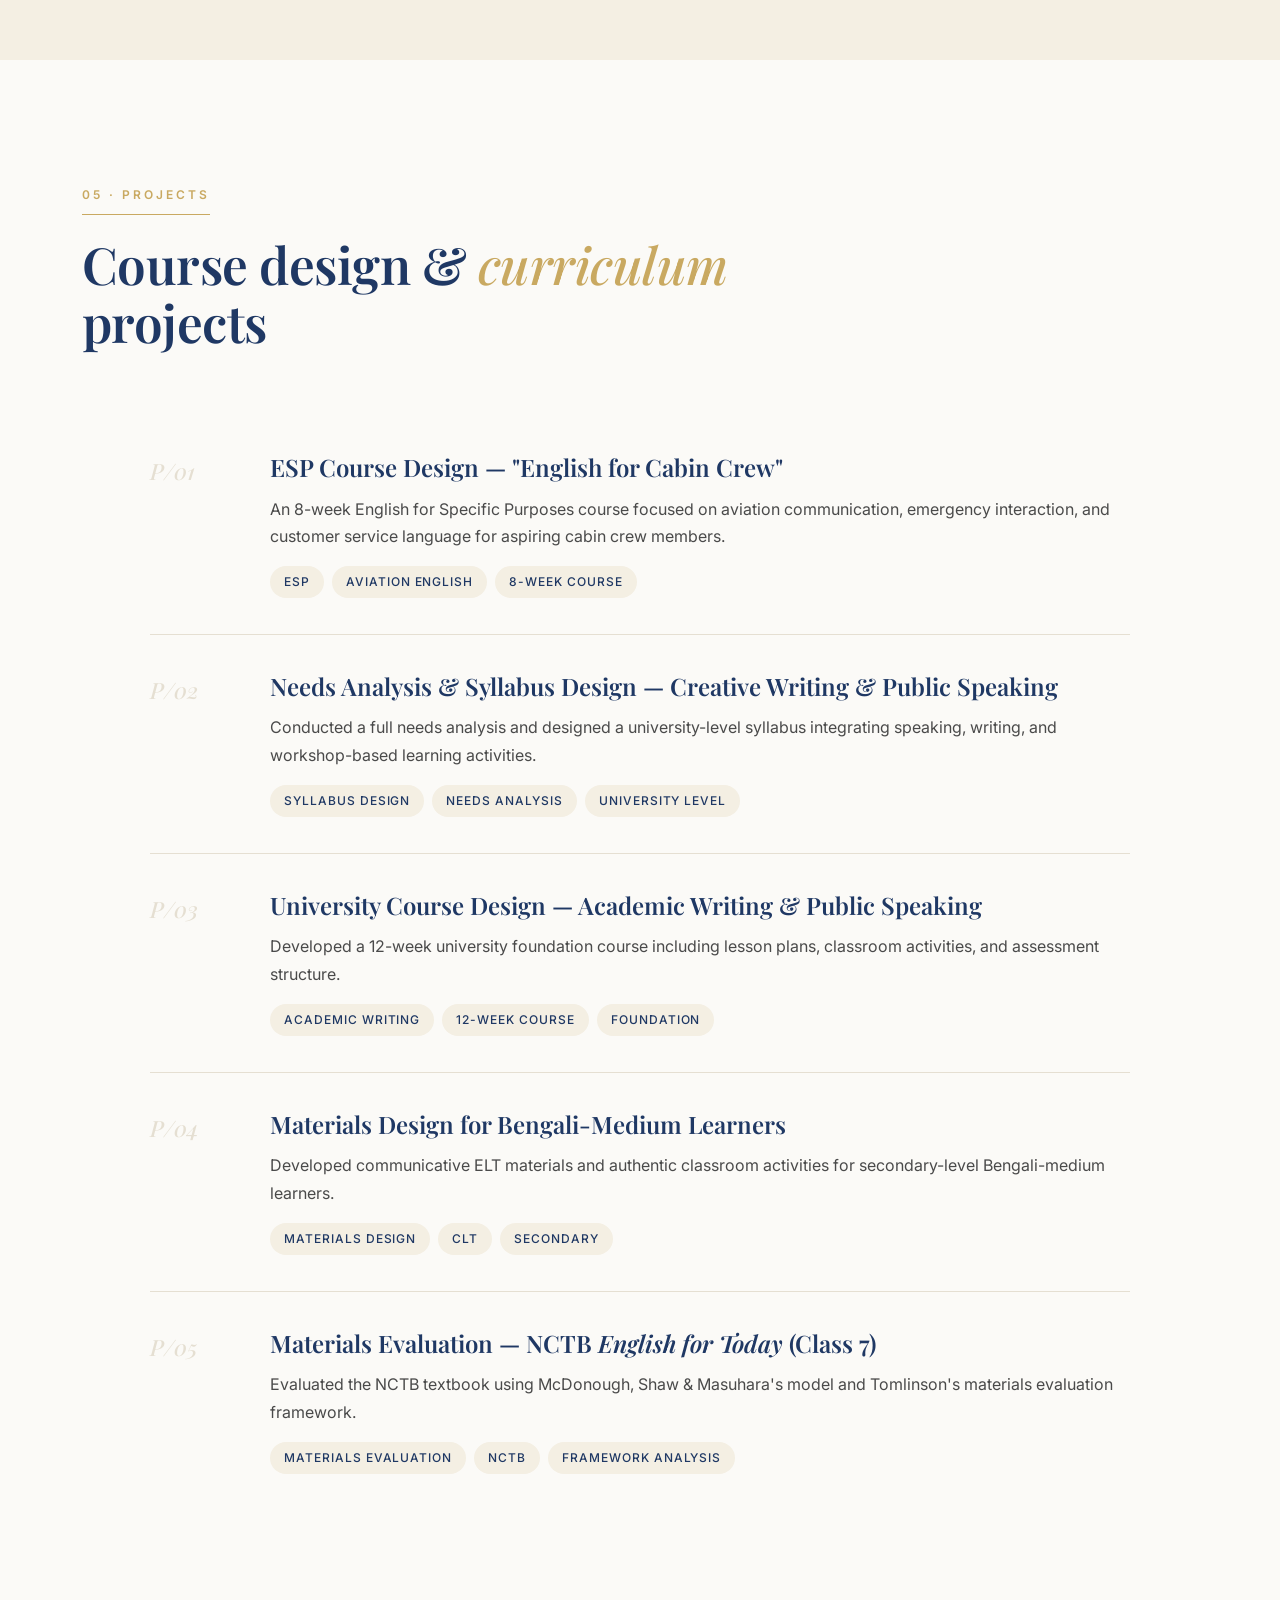
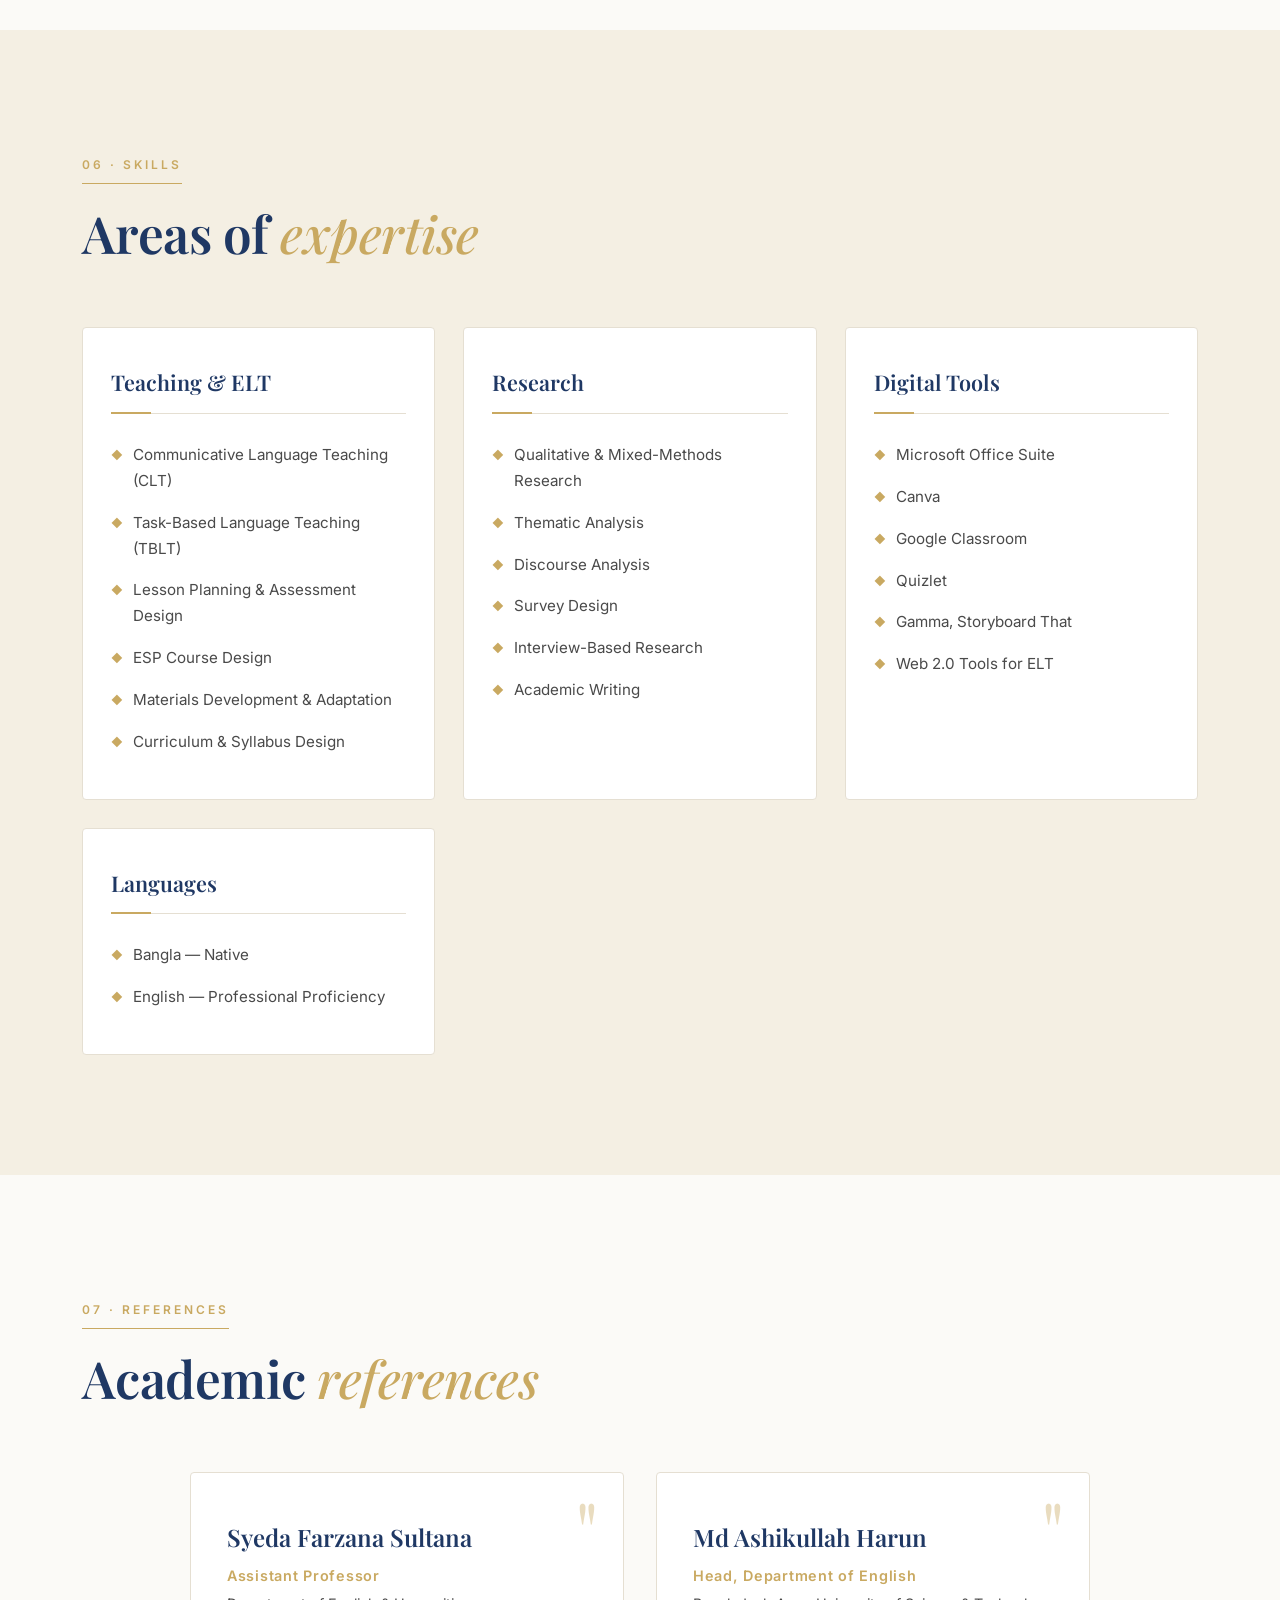
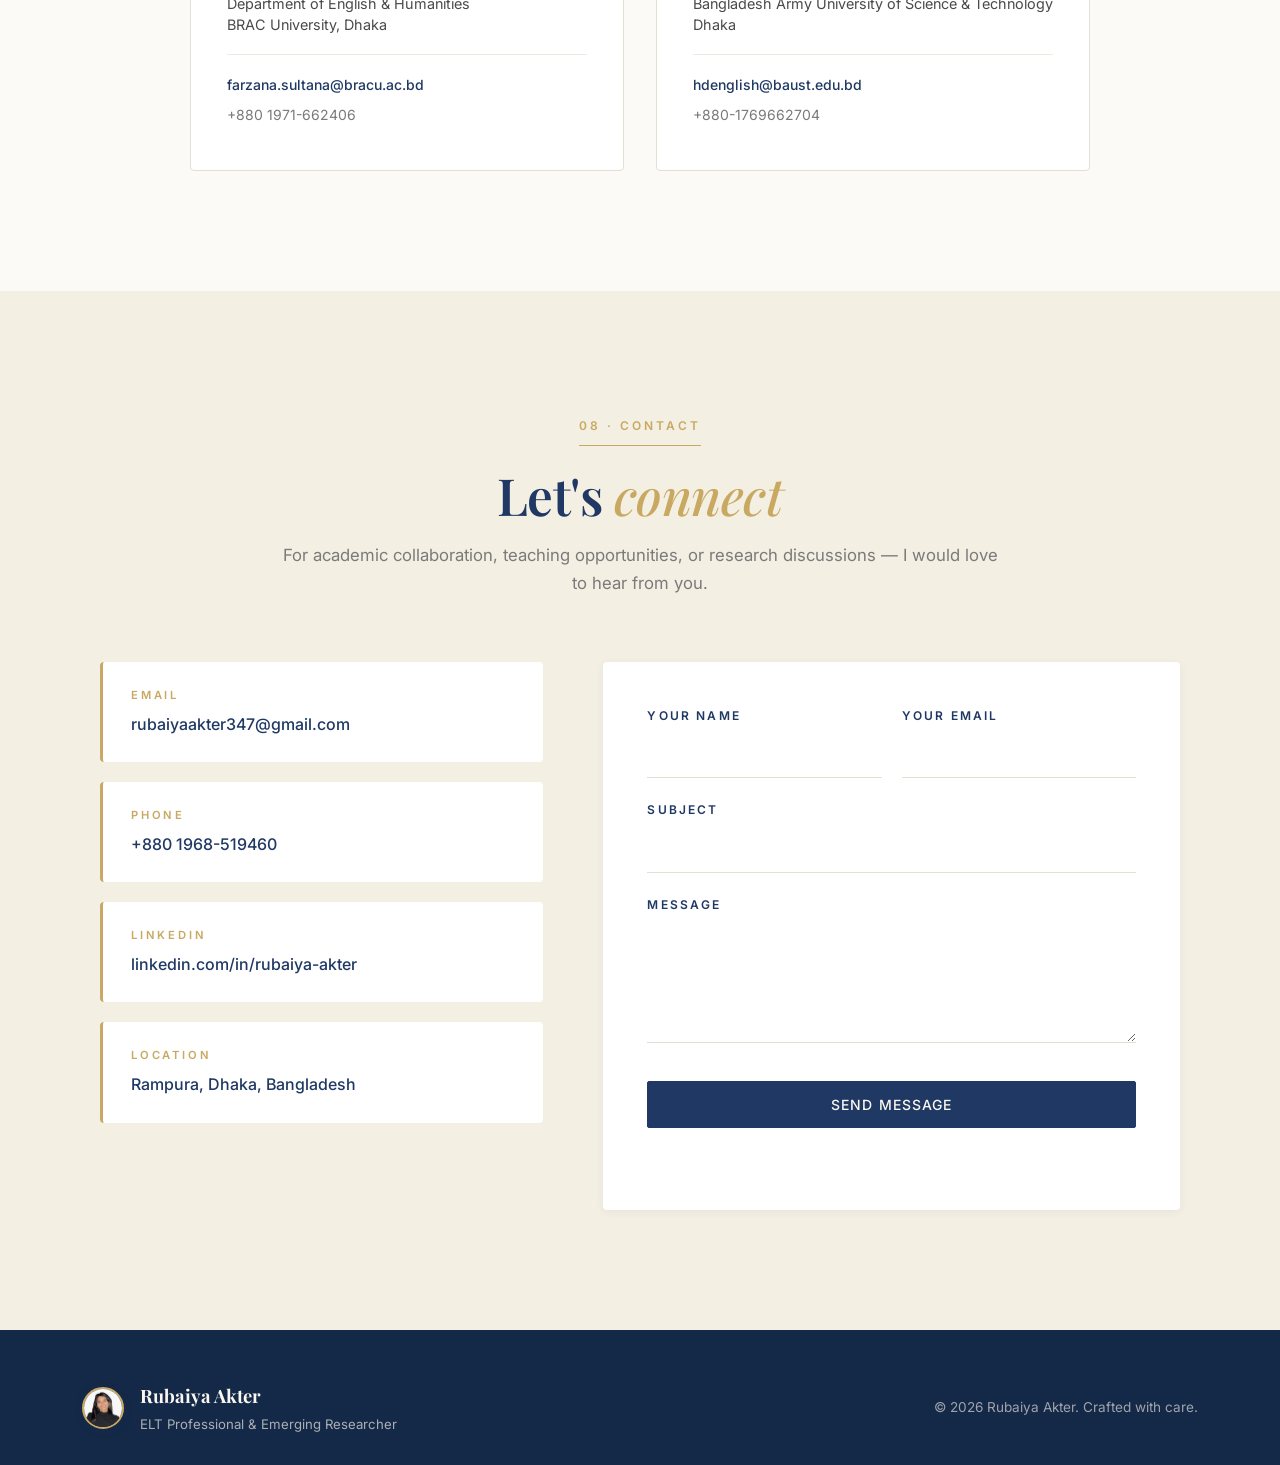
==== commit 64c6508d: "Replace R logo icon with profile photo" ====
--- a/index.html
+++ b/index.html
@@ -20,7 +20,7 @@
   <nav class="navbar" id="navbar">
     <div class="nav-container">
       <a href="#home" class="nav-logo">
-        <span class="logo-mark">R</span>
+        <span class="logo-mark"><img src="rubaiya.jpeg" alt="Rubaiya Akter" /></span>
         <span class="logo-text">Rubaiya Akter</span>
       </a>
       <ul class="nav-menu" id="navMenu">
@@ -576,7 +576,7 @@
   <footer class="footer">
     <div class="container footer-container">
       <div class="footer-brand">
-        <span class="logo-mark">R</span>
+        <span class="logo-mark"><img src="rubaiya.jpeg" alt="Rubaiya Akter" /></span>
         <div>
           <strong>Rubaiya Akter</strong>
           <p>ELT Professional & Emerging Researcher</p>
--- a/styles.css
+++ b/styles.css
@@ -157,19 +157,22 @@
   font-family: var(--font-display);
 }
 .logo-mark {
-  width: 38px;
-  height: 38px;
-  background: var(--navy);
-  color: var(--cream);
-  display: grid;
-  place-items: center;
-  font-family: var(--font-display);
-  font-size: 1.25rem;
-  font-weight: 600;
-  font-style: italic;
+  width: 42px;
+  height: 42px;
   border-radius: 50%;
   border: 2px solid var(--gold);
+  overflow: hidden;
+  display: inline-block;
   transition: transform 0.4s var(--ease);
+  flex-shrink: 0;
+  box-shadow: 0 2px 8px rgba(31, 56, 100, 0.15);
+}
+.logo-mark img {
+  width: 100%;
+  height: 100%;
+  object-fit: cover;
+  object-position: center top;
+  display: block;
 }
 .nav-logo:hover .logo-mark { transform: rotate(360deg); }
 .logo-text {
@@ -1442,8 +1445,6 @@
   gap: 16px;
 }
 .footer-brand .logo-mark {
-  background: var(--gold);
-  color: var(--navy-deep);
   border-color: var(--gold);
 }
 .footer-brand strong {
